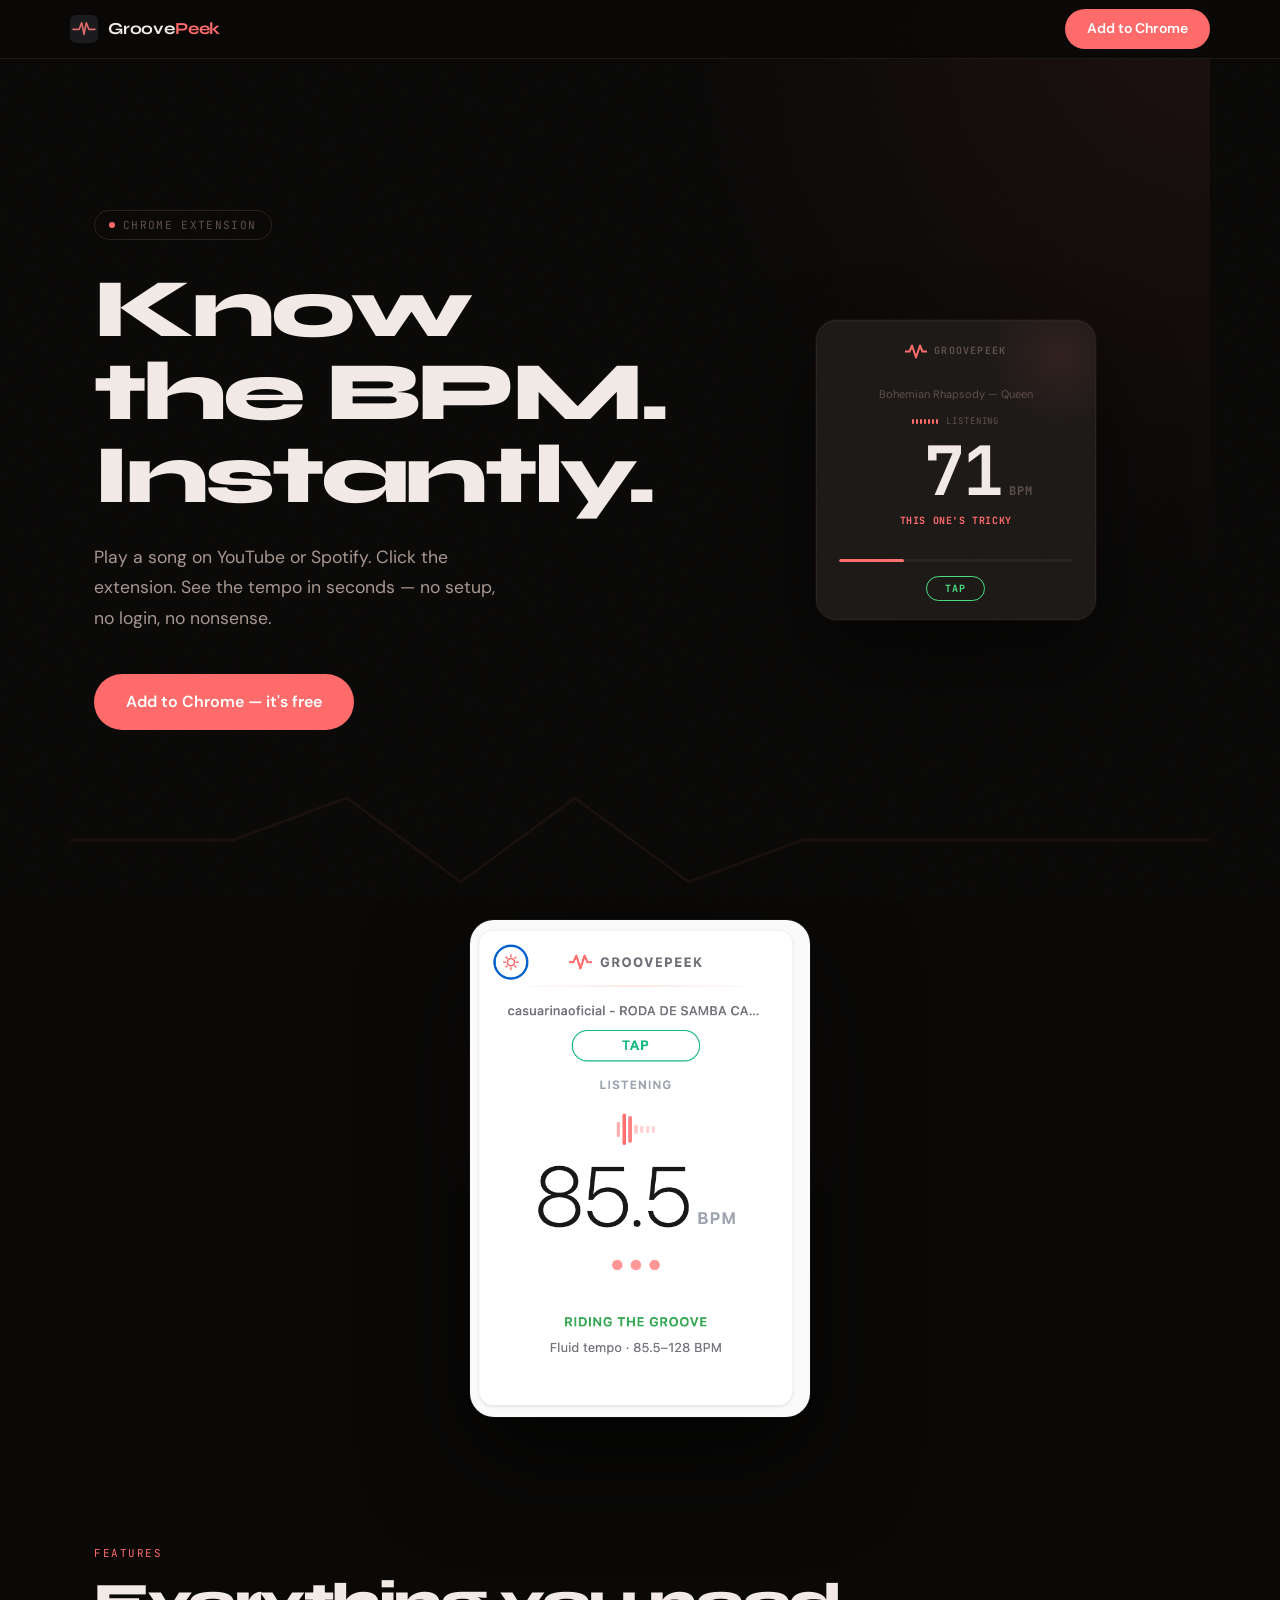
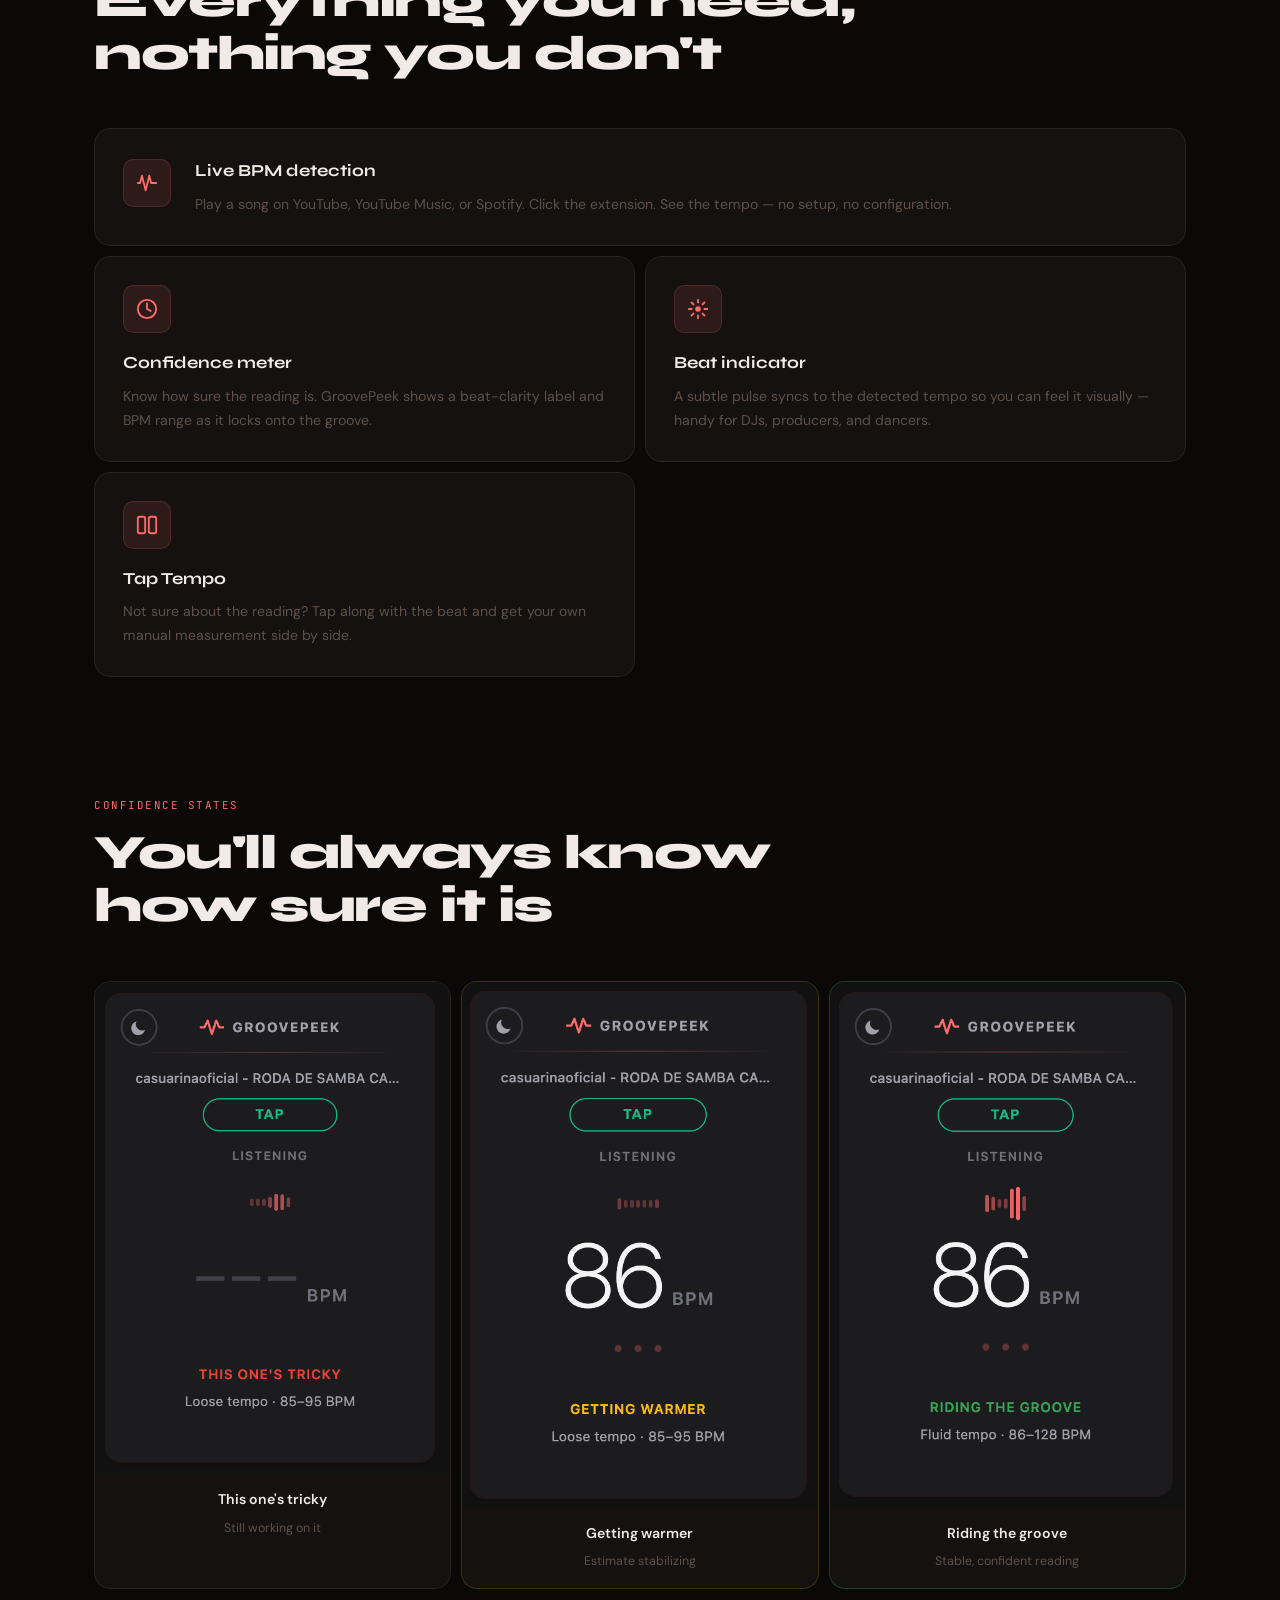
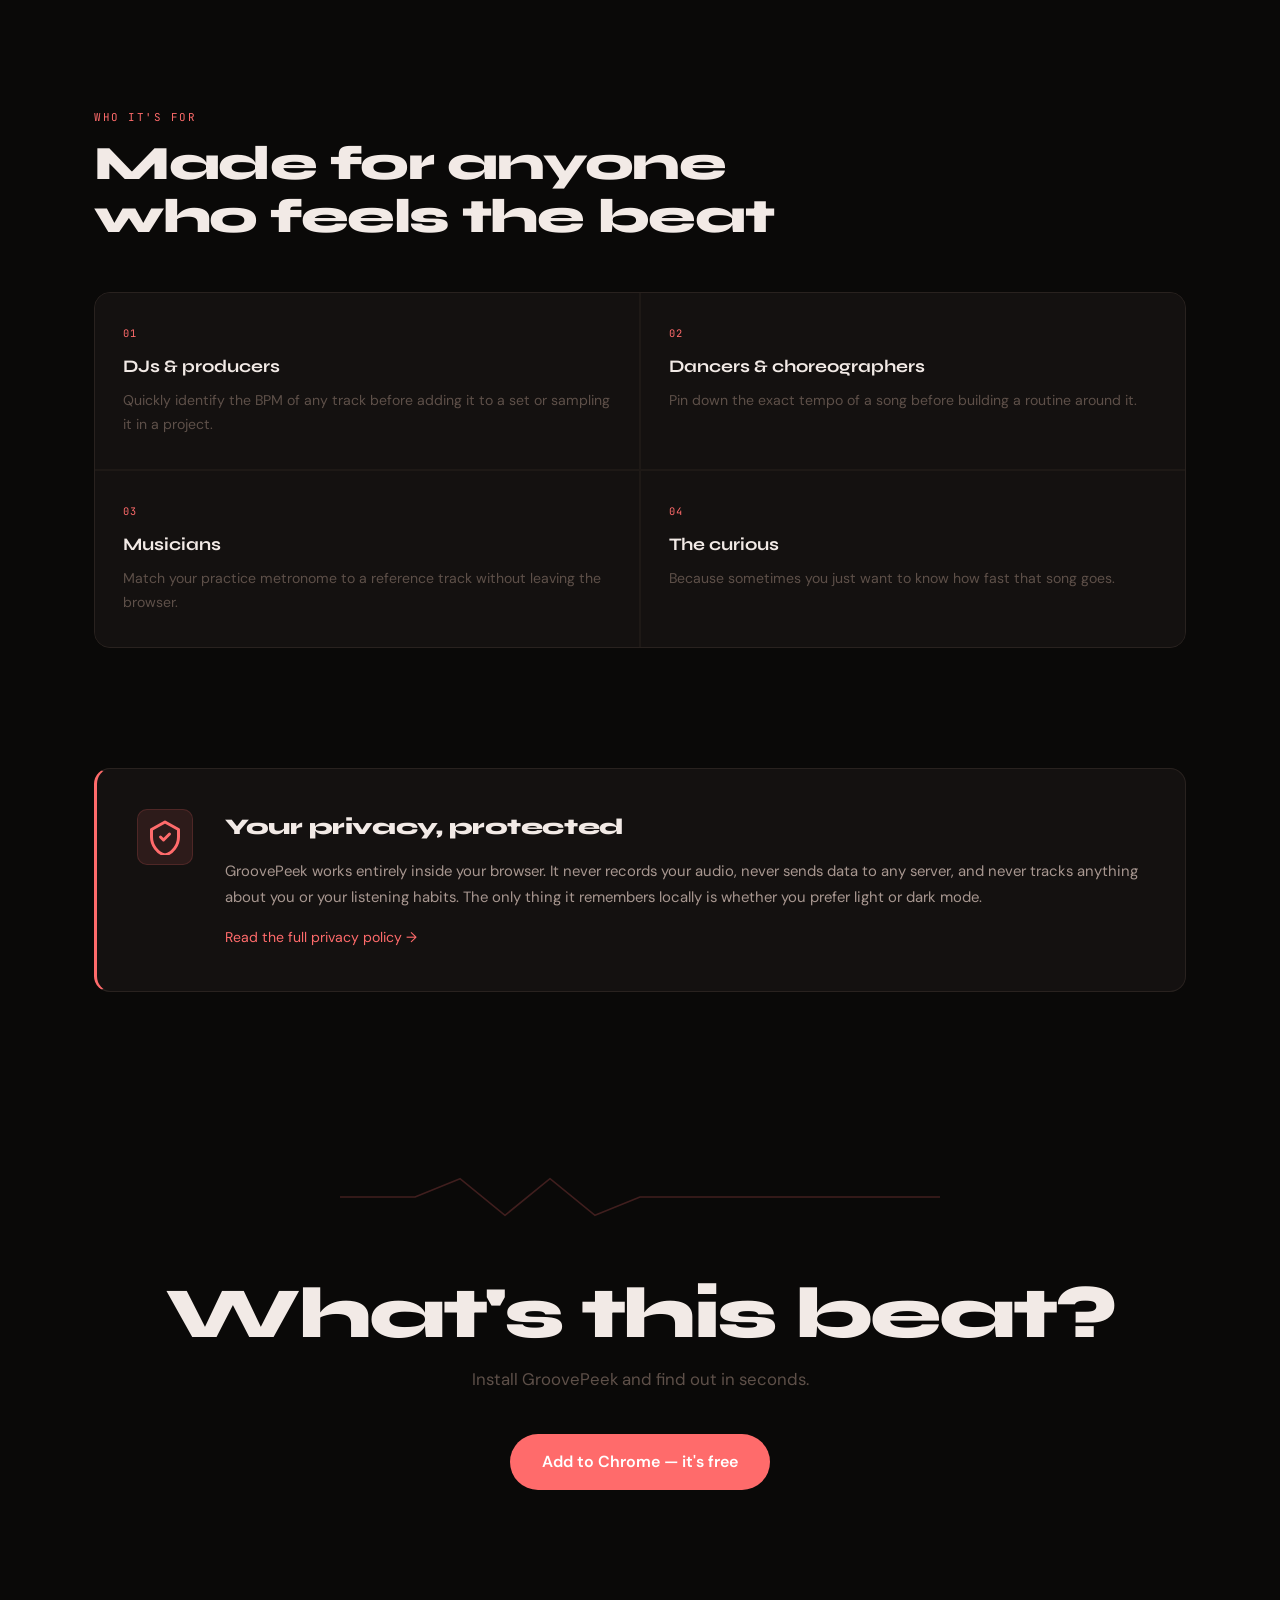
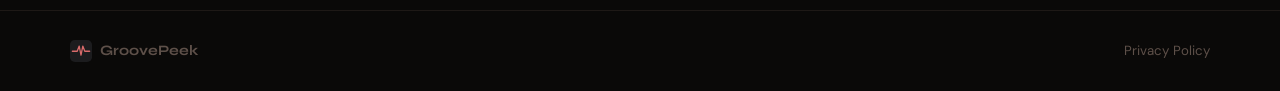
==== index.html @ 23d571e2 "Redesign landing page and clean up privacy policy - New design: Syne/JetBrains Mono/DM Sans fonts, w" ====
<!DOCTYPE html>
<html lang="en" style="color-scheme:dark">
<head>
  <meta charset="UTF-8" />
  <meta name="viewport" content="width=device-width, initial-scale=1.0" />
  <meta name="description" content="GroovePeek detects the BPM of any song playing on YouTube or Spotify, instantly in your browser. No setup, no login." />
  <title>GroovePeek — Know the BPM of any song, instantly</title>
  <link rel="preconnect" href="https://fonts.googleapis.com">
  <link rel="preconnect" href="https://fonts.gstatic.com" crossorigin>
  <link href="https://fonts.googleapis.com/css2?family=Syne:wght@400;700;800&family=JetBrains+Mono:wght@400;700&family=DM+Sans:ital,opsz,wght@0,9..40,400;0,9..40,500;0,9..40,600;1,9..40,400&display=swap" rel="stylesheet">
  <link rel="stylesheet" href="styles.css" />
</head>
<body>

  <nav class="nav">
    <div class="nav-inner">
      <a class="nav-logo" href="/">
        <img src="logo.svg" alt="" width="28" height="28">
        <span>Groove<em>Peek</em></span>
      </a>
      <a class="nav-cta" href="https://chromewebstore.google.com/detail/groovepeek/mmijdgikjbinbenjkfjkcbapladpjbog" target="_blank" rel="noopener">
        Add to Chrome
      </a>
    </div>
  </nav>

  <section class="hero">
    <div class="hero-glow" aria-hidden="true"></div>
    <div class="hero-wave" aria-hidden="true">
      <svg viewBox="0 0 1400 120" preserveAspectRatio="none" fill="none">
        <polyline class="hero-wave-line" points="0,60 200,60 340,18 480,102 620,18 760,102 900,60 1400,60" />
      </svg>
    </div>

    <div class="hero-content">
      <div class="hero-eyebrow">
        <span class="eyebrow-dot"></span>
        Chrome Extension
      </div>
      <h1>Know the&nbsp;BPM.<br>Instantly.</h1>
      <p class="hero-lead">Play a song on YouTube or Spotify. Click the extension. See the tempo in seconds — no setup, no login, no nonsense.</p>
      <a class="btn-primary" href="https://chromewebstore.google.com/detail/groovepeek/mmijdgikjbinbenjkfjkcbapladpjbog" target="_blank" rel="noopener">
        Add to Chrome — it's free
      </a>
    </div>

    <div class="hero-demo">
      <div class="demo-card">
        <div class="demo-brand">
          <svg width="22" height="15" viewBox="0 0 22 15" fill="none" aria-hidden="true">
            <polyline points="0,7.5 4.5,7.5 7,1.5 11,13.5 15,1.5 17.5,7.5 22,7.5"
              stroke="#FF6B6B" stroke-width="2"
              stroke-linecap="round" stroke-linejoin="round"/>
          </svg>
          <span>GroovePeek</span>
        </div>
        <div class="demo-track-name">Bohemian Rhapsody — Queen</div>
        <div class="demo-status">
          <div class="demo-wave" aria-hidden="true">
            <span class="dw"></span><span class="dw"></span><span class="dw"></span>
            <span class="dw"></span><span class="dw"></span><span class="dw"></span>
            <span class="dw"></span>
          </div>
          <span class="demo-status-text">Listening</span>
        </div>
        <div class="demo-bpm-row">
          <div class="demo-bpm" id="demoBpm">---</div>
          <div class="demo-bpm-unit">BPM</div>
        </div>
        <div class="demo-groove-label" id="demoLabel">Finding the groove…</div>
        <div class="demo-range" id="demoRange"></div>
        <div class="demo-confidence-bar">
          <div class="demo-confidence-fill" id="demoFill"></div>
        </div>
        <div class="demo-tap">
          <button class="demo-tap-btn" tabindex="-1" aria-hidden="true">TAP</button>
        </div>
      </div>
    </div>
  </section>

  <main>

    <section class="screenshot-section">
      <div class="screenshot-halo"></div>
      <img class="screenshot-img" src="store-assets/screenshot-hero.png" alt="GroovePeek popup showing 85.5 BPM with Riding the Groove label" />
    </section>

    <section class="features-section">
      <div class="section-label">Features</div>
      <h2 class="section-heading">Everything you need,<br>nothing you&nbsp;don't</h2>
      <div class="features-grid">
        <div class="feature-card f-wide">
          <div class="feature-icon-wrap">
            <svg width="22" height="22" viewBox="0 0 24 24" fill="none" aria-hidden="true">
              <path d="M2 12h2.5l2-8 4 16 4-16 2 8H22" stroke="currentColor" stroke-width="2" stroke-linecap="round" stroke-linejoin="round"/>
            </svg>
          </div>
          <div>
            <strong>Live BPM detection</strong>
            <p>Play a song on YouTube, YouTube Music, or Spotify. Click the extension. See the tempo — no setup, no configuration.</p>
          </div>
        </div>
        <div class="feature-card">
          <div class="feature-icon-wrap">
            <svg width="22" height="22" viewBox="0 0 24 24" fill="none" aria-hidden="true">
              <circle cx="12" cy="12" r="10" stroke="currentColor" stroke-width="2"/>
              <path d="M12 6v6l4 2" stroke="currentColor" stroke-width="2" stroke-linecap="round"/>
            </svg>
          </div>
          <strong>Confidence meter</strong>
          <p>Know how sure the reading is. GroovePeek shows a beat-clarity label and BPM range as it locks onto the groove.</p>
        </div>
        <div class="feature-card">
          <div class="feature-icon-wrap">
            <svg width="22" height="22" viewBox="0 0 24 24" fill="none" aria-hidden="true">
              <circle cx="12" cy="12" r="3" fill="currentColor"/>
              <path d="M12 2v3M12 19v3M2 12h3M19 12h3" stroke="currentColor" stroke-width="2" stroke-linecap="round"/>
              <path d="M4.93 4.93l2.12 2.12M16.95 16.95l2.12 2.12M19.07 4.93l-2.12 2.12M7.05 16.95l-2.12 2.12" stroke="currentColor" stroke-width="2" stroke-linecap="round"/>
            </svg>
          </div>
          <strong>Beat indicator</strong>
          <p>A subtle pulse syncs to the detected tempo so you can feel it visually — handy for DJs, producers, and dancers.</p>
        </div>
        <div class="feature-card">
          <div class="feature-icon-wrap">
            <svg width="22" height="22" viewBox="0 0 24 24" fill="none" aria-hidden="true">
              <rect x="2" y="3" width="8" height="18" rx="2" stroke="currentColor" stroke-width="2"/>
              <rect x="14" y="3" width="8" height="18" rx="2" stroke="currentColor" stroke-width="2"/>
            </svg>
          </div>
          <strong>Tap Tempo</strong>
          <p>Not sure about the reading? Tap along with the beat and get your own manual measurement side by side.</p>
        </div>
      </div>
    </section>

    <section class="states-section">
      <div class="section-label">Confidence states</div>
      <h2 class="section-heading">You'll always know<br>how sure it is</h2>
      <div class="states-grid">
        <div class="state-card">
          <img src="store-assets/state-tricky.png" alt="GroovePeek popup showing This One's Tricky state" />
          <div class="state-caption">
            <strong>This one's tricky</strong>
            <span>Still working on it</span>
          </div>
        </div>
        <div class="state-card state-mid">
          <img src="store-assets/state-warming.png" alt="GroovePeek popup showing Getting Warmer state" />
          <div class="state-caption">
            <strong>Getting warmer</strong>
            <span>Estimate stabilizing</span>
          </div>
        </div>
        <div class="state-card state-locked">
          <img src="store-assets/state-locked.png" alt="GroovePeek popup showing Riding the Groove state" />
          <div class="state-caption">
            <strong>Riding the groove</strong>
            <span>Stable, confident reading</span>
          </div>
        </div>
      </div>
    </section>

    <section class="audience-section">
      <div class="section-label">Who it's for</div>
      <h2 class="section-heading">Made for anyone<br>who feels the beat</h2>
      <div class="audience-grid">
        <div class="audience-card">
          <div class="audience-num">01</div>
          <strong>DJs &amp; producers</strong>
          <p>Quickly identify the BPM of any track before adding it to a set or sampling it in a project.</p>
        </div>
        <div class="audience-card">
          <div class="audience-num">02</div>
          <strong>Dancers &amp; choreographers</strong>
          <p>Pin down the exact tempo of a song before building a routine around it.</p>
        </div>
        <div class="audience-card">
          <div class="audience-num">03</div>
          <strong>Musicians</strong>
          <p>Match your practice metronome to a reference track without leaving the browser.</p>
        </div>
        <div class="audience-card">
          <div class="audience-num">04</div>
          <strong>The curious</strong>
          <p>Because sometimes you just want to know how fast that song goes.</p>
        </div>
      </div>
    </section>

    <section class="privacy-section">
      <div class="privacy-card">
        <div class="privacy-shield" aria-hidden="true">
          <svg width="36" height="36" viewBox="0 0 24 24" fill="none">
            <path d="M12 2L3 7v5c0 5.55 3.84 10.74 9 12 5.16-1.26 9-6.45 9-12V7l-9-5z" stroke="currentColor" stroke-width="2" stroke-linejoin="round"/>
            <path d="M9 12l2 2 4-4" stroke="currentColor" stroke-width="2" stroke-linecap="round" stroke-linejoin="round"/>
          </svg>
        </div>
        <div>
          <h2 class="privacy-heading">Your privacy, protected</h2>
          <p>GroovePeek works entirely inside your browser. It never records your audio, never sends data to any server, and never tracks anything about you or your listening habits. The only thing it remembers locally is whether you prefer light or dark mode.</p>
          <a href="privacy.html" class="privacy-link">Read the full privacy policy →</a>
        </div>
      </div>
    </section>

    <section class="cta-section">
      <div class="cta-wave" aria-hidden="true">
        <svg viewBox="0 0 800 60" preserveAspectRatio="none" fill="none">
          <polyline class="cta-wave-line" points="0,30 100,30 160,8 220,52 280,8 340,52 400,30 800,30" />
        </svg>
      </div>
      <h2 class="cta-heading">What's this beat?</h2>
      <p class="cta-sub">Install GroovePeek and find out in seconds.</p>
      <a class="btn-primary" href="https://chromewebstore.google.com/detail/groovepeek/mmijdgikjbinbenjkfjkcbapladpjbog" target="_blank" rel="noopener">
        Add to Chrome — it's free
      </a>
    </section>

  </main>

  <footer class="site-footer">
    <div class="footer-inner">
      <div class="footer-brand">
        <img src="logo.svg" alt="" width="22" height="22">
        <span>GroovePeek</span>
      </div>
      <a href="privacy.html">Privacy Policy</a>
    </div>
  </footer>

  <script>
    (function () {
      var bpmEl = document.getElementById('demoBpm');
      var labelEl = document.getElementById('demoLabel');
      var fillEl = document.getElementById('demoFill');
      var rangeEl = document.getElementById('demoRange');
      if (!bpmEl) return;

      var CORAL = '#FF6B6B';
      var AMBER = '#FFC107';
      var GREEN = '#4ADE80';

      var steps = [
        { bpm: null, label: 'Finding the groove…', conf: 0.08, color: CORAL,  range: '',          wait: 1400 },
        { bpm: 71,   label: "This one's tricky",        conf: 0.28, color: CORAL,  range: '',          wait: 1100 },
        { bpm: 79,   label: 'Getting warmer',           conf: 0.54, color: AMBER,  range: '',          wait: 950  },
        { bpm: 82,   label: 'Getting warmer',           conf: 0.72, color: AMBER,  range: '79–82 BPM', wait: 850 },
        { bpm: 84,   label: 'Riding the groove ✓', conf: 0.91, color: GREEN,  range: '80–84 BPM', wait: 1600 },
        { bpm: 84,   label: 'Riding the groove ✓', conf: 0.95, color: GREEN,  range: '80–84 BPM', wait: 3200 },
      ];

      var idx = 0;

      function tick() {
        var s = steps[idx];
        bpmEl.textContent = s.bpm ? String(s.bpm) : '---';
        bpmEl.style.color = s.bpm && s.conf > 0.85 ? GREEN : '';
        labelEl.textContent = s.label;
        labelEl.style.color = s.color;
        fillEl.style.width = (s.conf * 100) + '%';
        fillEl.style.background = s.conf > 0.85
          ? 'linear-gradient(90deg,' + GREEN + ',#22c55e)'
          : s.conf > 0.5
            ? 'linear-gradient(90deg,' + AMBER + ',#f59e0b)'
            : 'linear-gradient(90deg,' + CORAL + ',#f87171)';
        rangeEl.textContent = s.range;
        idx = (idx + 1) % steps.length;
        if (idx === 0) {
          setTimeout(function () { setTimeout(tick, 200); }, 800);
        } else {
          setTimeout(tick, s.wait);
        }
      }

      setTimeout(tick, 700);
    })();
  </script>

</body>
</html>
---- styles.css ----
@import url('https://fonts.googleapis.com/css2?family=Syne:wght@400;700;800&family=JetBrains+Mono:wght@400;700&family=DM+Sans:ital,opsz,wght@0,9..40,400;0,9..40,500;0,9..40,600;1,9..40,400&display=swap');

*, *::before, *::after {
  box-sizing: border-box;
  margin: 0;
  padding: 0;
}

:root {
  --bg:             #0a0908;
  --surface:        #141110;
  --surface-raised: #1c1917;
  --border:         #29221f;
  --border-subtle:  #1e1916;
  --accent:         #FF6B6B;
  --accent-dim:     #d94f4f;
  --accent-glow:    rgba(255, 107, 107, 0.11);
  --amber:          #FFC107;
  --green:          #4ADE80;
  --text:           #F2EAE6;
  --text-mid:       #A89790;
  --text-muted:     #5E5049;
  --font-display:   'Syne', sans-serif;
  --font-mono:      'JetBrains Mono', monospace;
  --font-body:      'DM Sans', sans-serif;
  --r:              16px;
  --r-sm:           10px;
}

body {
  font-family: var(--font-body);
  background: var(--bg);
  color: var(--text);
  line-height: 1.65;
  overflow-x: hidden;
}

/* Subtle grain texture */
body::after {
  content: '';
  position: fixed;
  inset: 0;
  pointer-events: none;
  z-index: 99;
  opacity: 0.022;
  background-image: url("data:image/svg+xml,%3Csvg xmlns='http://www.w3.org/2000/svg' width='300' height='300'%3E%3Cfilter id='n'%3E%3CfeTurbulence type='fractalNoise' baseFrequency='0.75' numOctaves='4' stitchTiles='stitch'/%3E%3C/filter%3E%3Crect width='300' height='300' filter='url(%23n)' opacity='1'/%3E%3C/svg%3E");
}

a { color: var(--accent); text-decoration: none; }
a:hover { text-decoration: underline; }

/* ─── Nav ───────────────────────────────────────────────────── */

.nav {
  position: fixed;
  top: 0; left: 0; right: 0;
  z-index: 100;
  padding: 0 24px;
  background: rgba(10, 9, 8, 0.85);
  backdrop-filter: blur(20px) saturate(160%);
  border-bottom: 1px solid var(--border-subtle);
}

.nav-inner {
  max-width: 1140px;
  margin: 0 auto;
  height: 58px;
  display: flex;
  align-items: center;
  justify-content: space-between;
}

.nav-logo {
  display: flex;
  align-items: center;
  gap: 10px;
  font-family: var(--font-display);
  font-size: 1.05rem;
  font-weight: 700;
  color: var(--text);
  letter-spacing: -0.01em;
}

.nav-logo em { color: var(--accent); font-style: normal; }
.nav-logo:hover { text-decoration: none; }

.nav-cta {
  display: inline-flex;
  align-items: center;
  padding: 8px 22px;
  background: var(--accent);
  color: #fff;
  font-family: var(--font-body);
  font-weight: 600;
  font-size: 0.875rem;
  border-radius: 999px;
  transition: background 0.15s, transform 0.12s;
}

.nav-cta:hover {
  background: var(--accent-dim);
  transform: translateY(-1px);
  text-decoration: none;
}

/* ─── Hero ──────────────────────────────────────────────────── */

.hero {
  position: relative;
  min-height: 100svh;
  max-width: 1140px;
  margin: 0 auto;
  padding: 120px 24px 80px;
  display: grid;
  grid-template-columns: 1fr 1fr;
  align-items: center;
  gap: 40px 60px;
}

@media (max-width: 780px) {
  .hero {
    grid-template-columns: 1fr;
    text-align: center;
    padding: 100px 20px 60px;
    gap: 48px;
  }
}

.hero-glow {
  position: absolute;
  top: 0; right: 0;
  width: 50%;
  height: 70%;
  background: radial-gradient(ellipse at top right, rgba(255,107,107,0.07), transparent 65%);
  pointer-events: none;
}

.hero-wave {
  position: absolute;
  bottom: 0; left: 0; right: 0;
  height: 120px;
  pointer-events: none;
  opacity: 0.06;
}

.hero-wave svg { width: 100%; height: 100%; }

.hero-wave-line {
  stroke: var(--accent);
  stroke-width: 3;
  stroke-linecap: round;
  stroke-linejoin: round;
  fill: none;
  stroke-dasharray: 3000;
  stroke-dashoffset: 3000;
  animation: drawLine 2.4s ease-out forwards 0.4s;
}

@keyframes drawLine { to { stroke-dashoffset: 0; } }

.hero-content {
  position: relative;
  z-index: 1;
  animation: fadeUp 0.7s ease-out both;
}

@keyframes fadeUp {
  from { opacity: 0; transform: translateY(18px); }
  to   { opacity: 1; transform: translateY(0); }
}

.hero-eyebrow {
  display: inline-flex;
  align-items: center;
  gap: 8px;
  font-family: var(--font-mono);
  font-size: 0.7rem;
  letter-spacing: 0.12em;
  text-transform: uppercase;
  color: var(--text-muted);
  border: 1px solid var(--border);
  border-radius: 999px;
  padding: 5px 14px;
  margin-bottom: 28px;
}

.eyebrow-dot {
  width: 6px;
  height: 6px;
  background: var(--accent);
  border-radius: 50%;
  animation: blink 2s ease-in-out infinite;
}

@keyframes blink {
  0%, 100% { opacity: 1; }
  50%       { opacity: 0.25; }
}

h1 {
  font-family: var(--font-display);
  font-size: clamp(3.2rem, 6.5vw, 5.5rem);
  font-weight: 800;
  line-height: 1.0;
  letter-spacing: -0.04em;
  color: var(--text);
  margin-bottom: 24px;
}

.hero-lead {
  font-size: 1.1rem;
  color: var(--text-mid);
  max-width: 420px;
  line-height: 1.75;
  margin-bottom: 40px;
}

@media (max-width: 780px) { .hero-lead { max-width: none; } }

/* ─── Button ────────────────────────────────────────────────── */

.btn-primary {
  display: inline-flex;
  align-items: center;
  gap: 10px;
  padding: 15px 32px;
  background: var(--accent);
  color: #fff;
  font-family: var(--font-body);
  font-weight: 600;
  font-size: 1rem;
  border-radius: 999px;
  transition: background 0.15s, transform 0.12s, box-shadow 0.15s;
}

.btn-primary:hover {
  background: var(--accent-dim);
  transform: translateY(-2px);
  box-shadow: 0 8px 32px rgba(255, 107, 107, 0.28);
  text-decoration: none;
}

/* ─── Demo card ─────────────────────────────────────────────── */

.hero-demo {
  position: relative;
  z-index: 1;
  animation: fadeUp 0.7s ease-out 0.15s both;
  display: flex;
  justify-content: center;
}

.demo-card {
  background: var(--surface-raised);
  border: 1px solid var(--border);
  border-radius: 20px;
  padding: 22px 22px 18px;
  box-shadow:
    0 0 0 1px rgba(255,107,107,0.05),
    0 40px 80px rgba(0,0,0,0.55),
    0 1px 0 rgba(255,255,255,0.025) inset;
  width: 280px;
  position: relative;
  overflow: hidden;
}

.demo-card::before {
  content: '';
  position: absolute;
  top: -40px; right: -40px;
  width: 150px; height: 150px;
  border-radius: 50%;
  background: radial-gradient(circle, rgba(255,107,107,0.09), transparent 70%);
  pointer-events: none;
}

.demo-brand {
  display: flex;
  align-items: center;
  justify-content: center;
  gap: 7px;
  font-family: var(--font-mono);
  font-size: 10px;
  font-weight: 700;
  letter-spacing: 0.12em;
  text-transform: uppercase;
  color: var(--text-muted);
  margin-bottom: 12px;
  padding-bottom: 12px;
  border-bottom: 1px solid var(--border-subtle);
}

.demo-track-name {
  font-size: 11px;
  color: var(--text-muted);
  text-align: center;
  margin-bottom: 10px;
  white-space: nowrap;
  overflow: hidden;
  text-overflow: ellipsis;
}

.demo-status {
  display: flex;
  align-items: center;
  justify-content: center;
  gap: 8px;
  margin-bottom: 6px;
}

.demo-wave {
  display: flex;
  align-items: center;
  gap: 2px;
  height: 18px;
}

.dw {
  display: block;
  width: 2px;
  height: 5px;
  border-radius: 1px;
  background: var(--accent);
  animation: waveBar 1.3s ease-in-out infinite;
}

.dw:nth-child(1) { animation-delay: 0.0s; }
.dw:nth-child(2) { animation-delay: 0.1s; }
.dw:nth-child(3) { animation-delay: 0.2s; }
.dw:nth-child(4) { animation-delay: 0.3s; }
.dw:nth-child(5) { animation-delay: 0.4s; }
.dw:nth-child(6) { animation-delay: 0.5s; }
.dw:nth-child(7) { animation-delay: 0.6s; }

@keyframes waveBar {
  0%, 100% { height: 5px; opacity: 0.3; }
  15%       { height: 18px; opacity: 1; }
  40%       { height: 7px; opacity: 0.5; }
}

.demo-status-text {
  font-family: var(--font-mono);
  font-size: 9px;
  letter-spacing: 0.1em;
  text-transform: uppercase;
  color: var(--text-muted);
}

.demo-bpm-row {
  display: flex;
  align-items: baseline;
  justify-content: center;
  gap: 8px;
  margin: 4px 0 4px;
}

.demo-bpm {
  font-family: var(--font-mono);
  font-size: 68px;
  font-weight: 700;
  line-height: 1;
  letter-spacing: -0.04em;
  color: var(--text);
  transition: color 0.45s;
  min-width: 3ch;
  text-align: right;
}

.demo-bpm-unit {
  font-family: var(--font-mono);
  font-size: 12px;
  font-weight: 700;
  letter-spacing: 0.1em;
  color: var(--text-muted);
  margin-bottom: 8px;
  text-transform: uppercase;
}

.demo-groove-label {
  font-family: var(--font-mono);
  font-size: 10px;
  font-weight: 700;
  letter-spacing: 0.06em;
  text-transform: uppercase;
  text-align: center;
  color: var(--accent);
  margin-bottom: 3px;
  transition: color 0.4s;
  min-height: 14px;
}

.demo-range {
  font-family: var(--font-mono);
  font-size: 10px;
  color: var(--text-muted);
  text-align: center;
  margin-bottom: 12px;
  min-height: 14px;
}

.demo-confidence-bar {
  height: 3px;
  background: var(--border);
  border-radius: 999px;
  overflow: hidden;
  margin-bottom: 14px;
}

.demo-confidence-fill {
  height: 100%;
  width: 0%;
  border-radius: 999px;
  background: linear-gradient(90deg, var(--accent), #f87171);
  transition: width 0.85s ease, background 0.5s;
}

.demo-tap { display: flex; justify-content: center; }

.demo-tap-btn {
  padding: 5px 18px;
  border: 1px solid var(--green);
  background: transparent;
  color: var(--green);
  font-family: var(--font-mono);
  font-size: 10px;
  font-weight: 700;
  letter-spacing: 0.1em;
  border-radius: 999px;
  cursor: default;
  pointer-events: none;
}

/* ─── Main ──────────────────────────────────────────────────── */

main {
  max-width: 1140px;
  margin: 0 auto;
  padding: 0 24px;
}

.section-label {
  font-family: var(--font-mono);
  font-size: 0.68rem;
  letter-spacing: 0.14em;
  text-transform: uppercase;
  color: var(--accent);
  margin-bottom: 12px;
}

.section-heading {
  font-family: var(--font-display);
  font-size: clamp(2rem, 4vw, 3rem);
  font-weight: 800;
  letter-spacing: -0.03em;
  line-height: 1.1;
  color: var(--text);
  margin-bottom: 48px;
}

/* ─── Screenshot ────────────────────────────────────────────── */

.screenshot-section {
  text-align: center;
  margin-bottom: 120px;
  position: relative;
  padding-top: 20px;
}

.screenshot-halo {
  position: absolute;
  top: 0; left: 50%;
  transform: translateX(-50%);
  width: 500px;
  height: 400px;
  background: radial-gradient(ellipse at center, rgba(255,107,107,0.09), transparent 65%);
  pointer-events: none;
}

.screenshot-img {
  position: relative;
  max-width: 340px;
  width: 100%;
  border-radius: 24px;
  box-shadow:
    0 0 0 1px rgba(255,255,255,0.04),
    0 40px 100px rgba(0,0,0,0.65);
}

/* ─── Features ──────────────────────────────────────────────── */

.features-section { margin-bottom: 120px; }

.features-grid {
  display: grid;
  grid-template-columns: repeat(2, 1fr);
  gap: 10px;
}

@media (max-width: 560px) { .features-grid { grid-template-columns: 1fr; } }

.feature-card {
  background: var(--surface);
  border: 1px solid var(--border);
  border-radius: var(--r);
  padding: 28px;
  transition: border-color 0.2s, transform 0.2s;
}

.feature-card:hover {
  border-color: rgba(255,107,107,0.22);
  transform: translateY(-2px);
}

.f-wide {
  grid-column: 1 / -1;
  display: flex;
  gap: 24px;
  align-items: flex-start;
}

.f-wide .feature-icon-wrap {
  margin-bottom: 0;
  flex-shrink: 0;
  margin-top: 2px;
}

.feature-icon-wrap {
  width: 48px;
  height: 48px;
  display: flex;
  align-items: center;
  justify-content: center;
  background: var(--accent-glow);
  border: 1px solid rgba(255,107,107,0.16);
  border-radius: var(--r-sm);
  color: var(--accent);
  margin-bottom: 16px;
  flex-shrink: 0;
}

.feature-card strong {
  display: block;
  font-family: var(--font-display);
  font-size: 1.05rem;
  font-weight: 700;
  margin-bottom: 8px;
  color: var(--text);
}

.feature-card p {
  font-size: 0.88rem;
  color: var(--text-muted);
  line-height: 1.7;
}

/* ─── States ────────────────────────────────────────────────── */

.states-section { margin-bottom: 120px; }

.states-grid {
  display: grid;
  grid-template-columns: repeat(3, 1fr);
  gap: 10px;
}

@media (max-width: 560px) { .states-grid { grid-template-columns: 1fr; } }

.state-card {
  background: var(--surface);
  border: 1px solid var(--border);
  border-radius: var(--r);
  overflow: hidden;
  transition: border-color 0.2s, transform 0.2s;
}

.state-card:hover { transform: translateY(-2px); }
.state-locked  { border-color: rgba(74, 222, 128, 0.22); }
.state-mid     { border-color: rgba(255, 193, 7, 0.18); }

.state-card img { width: 100%; display: block; }

.state-caption {
  padding: 14px 16px;
  text-align: center;
}

.state-caption strong {
  display: block;
  font-size: 0.88rem;
  font-weight: 600;
  margin-bottom: 2px;
}

.state-caption span {
  font-size: 0.78rem;
  color: var(--text-muted);
}

/* ─── Audience ──────────────────────────────────────────────── */

.audience-section { margin-bottom: 120px; }

.audience-grid {
  display: grid;
  grid-template-columns: repeat(2, 1fr);
  gap: 2px;
  background: var(--border-subtle);
  border: 1px solid var(--border);
  border-radius: var(--r);
  overflow: hidden;
}

@media (max-width: 560px) { .audience-grid { grid-template-columns: 1fr; } }

.audience-card {
  background: var(--surface);
  padding: 32px 28px;
  transition: background 0.2s;
}

.audience-card:hover { background: var(--surface-raised); }

.audience-num {
  font-family: var(--font-mono);
  font-size: 0.65rem;
  color: var(--accent);
  letter-spacing: 0.1em;
  margin-bottom: 10px;
}

.audience-card strong {
  display: block;
  font-family: var(--font-display);
  font-size: 1.1rem;
  font-weight: 700;
  margin-bottom: 8px;
  color: var(--text);
}

.audience-card p {
  font-size: 0.88rem;
  color: var(--text-muted);
  line-height: 1.7;
}

/* ─── Privacy ───────────────────────────────────────────────── */

.privacy-section { margin-bottom: 120px; }

.privacy-card {
  background: var(--surface);
  border: 1px solid var(--border);
  border-left: 3px solid var(--accent);
  border-radius: var(--r);
  padding: 40px;
  display: grid;
  grid-template-columns: auto 1fr;
  gap: 32px;
  align-items: start;
}

@media (max-width: 560px) {
  .privacy-card { grid-template-columns: 1fr; padding: 28px; }
  .privacy-shield { display: none; }
}

.privacy-shield {
  width: 56px;
  height: 56px;
  display: flex;
  align-items: center;
  justify-content: center;
  background: var(--accent-glow);
  border: 1px solid rgba(255,107,107,0.16);
  border-radius: var(--r-sm);
  color: var(--accent);
  flex-shrink: 0;
}

.privacy-heading {
  font-family: var(--font-display);
  font-size: 1.4rem;
  font-weight: 800;
  letter-spacing: -0.02em;
  margin-bottom: 12px;
}

.privacy-card p {
  font-size: 0.93rem;
  color: var(--text-mid);
  line-height: 1.75;
}

.privacy-link {
  display: inline-block;
  margin-top: 16px;
  font-size: 0.88rem;
  color: var(--accent);
}

/* ─── Final CTA ─────────────────────────────────────────────── */

.cta-section {
  text-align: center;
  padding: 60px 0 120px;
}

.cta-wave {
  margin-bottom: 48px;
  opacity: 0.22;
}

.cta-wave svg {
  width: 100%;
  max-width: 600px;
  height: 50px;
}

.cta-wave-line {
  stroke: var(--accent);
  stroke-width: 2;
  stroke-linecap: round;
  stroke-linejoin: round;
  fill: none;
  stroke-dasharray: 1500;
  stroke-dashoffset: 1500;
  animation: drawLine 2s ease-out forwards 0.8s;
}

.cta-heading {
  font-family: var(--font-display);
  font-size: clamp(2.5rem, 6vw, 4.5rem);
  font-weight: 800;
  letter-spacing: -0.04em;
  line-height: 1.0;
  margin-bottom: 16px;
}

.cta-sub {
  color: var(--text-muted);
  font-size: 1.05rem;
  margin-bottom: 40px;
}

/* ─── Footer ────────────────────────────────────────────────── */

.site-footer {
  border-top: 1px solid var(--border-subtle);
  padding: 28px 24px;
  max-width: none;
  text-align: left;
  margin: 0;
}

.footer-inner {
  max-width: 1140px;
  margin: 0 auto;
  display: flex;
  align-items: center;
  justify-content: space-between;
  font-size: 0.83rem;
  color: var(--text-muted);
}

.footer-brand {
  display: flex;
  align-items: center;
  gap: 8px;
  font-family: var(--font-display);
  font-weight: 700;
  font-size: 0.9rem;
  color: var(--text-muted);
}

.site-footer a { color: var(--text-muted); }
.site-footer a:hover { color: var(--accent); text-decoration: none; }

/* ─── Privacy page ──────────────────────────────────────────── */

header {
  max-width: 720px;
  margin: 0 auto;
  padding: 80px 24px 0;
}

footer {
  max-width: 720px;
  margin: 0 auto;
  padding: 32px 24px 48px;
  border-top: 1px solid var(--border);
  text-align: center;
  font-size: 0.85rem;
  color: var(--text-muted);
}

footer a { color: var(--text-muted); }
footer a:hover { color: var(--accent); }

.prose {
  max-width: 720px;
  margin: 48px auto 0;
  padding: 0 24px;
}

.prose h1 {
  font-family: var(--font-display);
  font-size: 2.4rem;
  font-weight: 800;
  letter-spacing: -0.03em;
  margin-bottom: 8px;
}

.prose .updated {
  font-family: var(--font-mono);
  font-size: 0.78rem;
  color: var(--text-muted);
  margin-bottom: 48px;
}

.prose h2 {
  font-family: var(--font-display);
  font-size: 1.1rem;
  font-weight: 700;
  letter-spacing: -0.01em;
  margin-top: 36px;
  margin-bottom: 10px;
  border-bottom: 1px solid var(--border);
  padding-bottom: 6px;
}

.prose p, .prose li {
  font-size: 0.95rem;
  color: var(--text-mid);
  margin-top: 8px;
  line-height: 1.75;
}

.prose ul { padding-left: 20px; }
.prose li { margin-top: 6px; }
.prose a  { color: var(--accent); }

@media (prefers-reduced-motion: reduce) {
  .hero-wave-line,
  .cta-wave-line,
  .hero-content,
  .hero-demo { animation: none; }
  .eyebrow-dot { animation: none; }
  .dw { animation: none; }
}
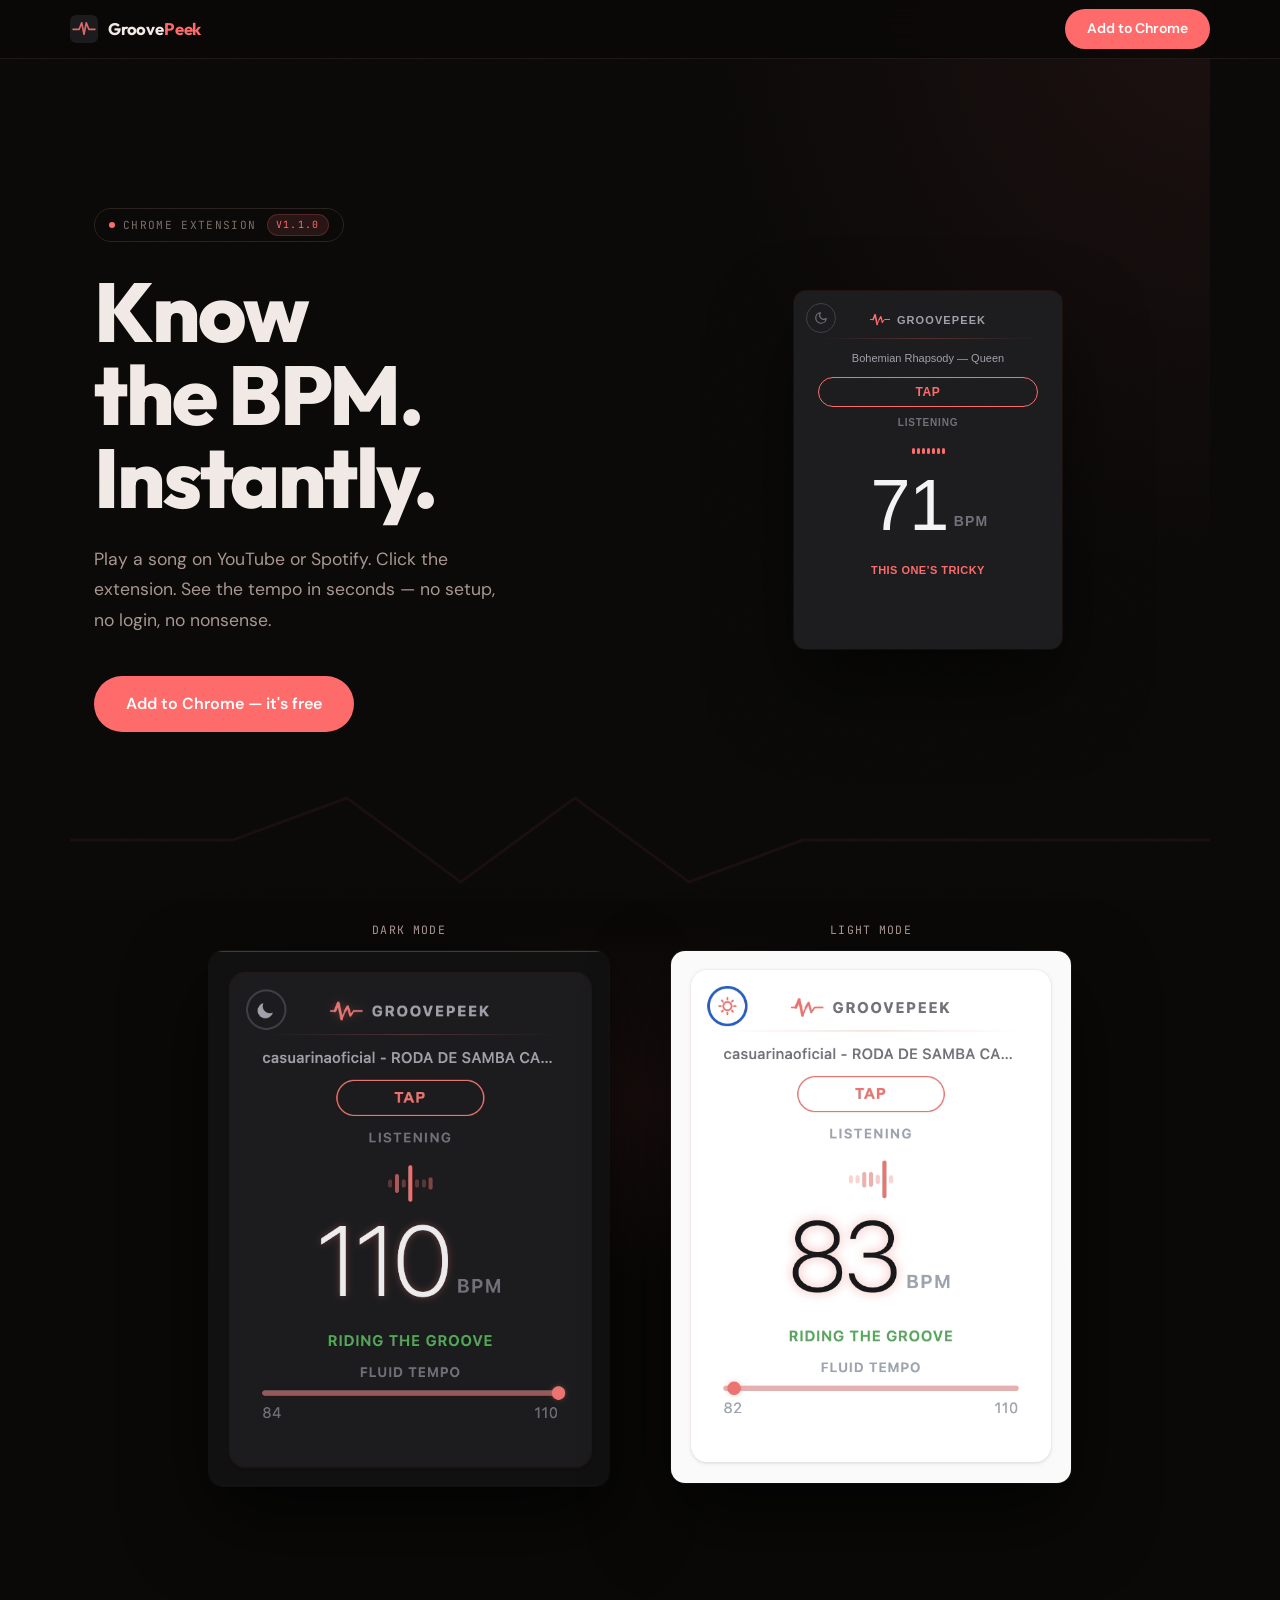
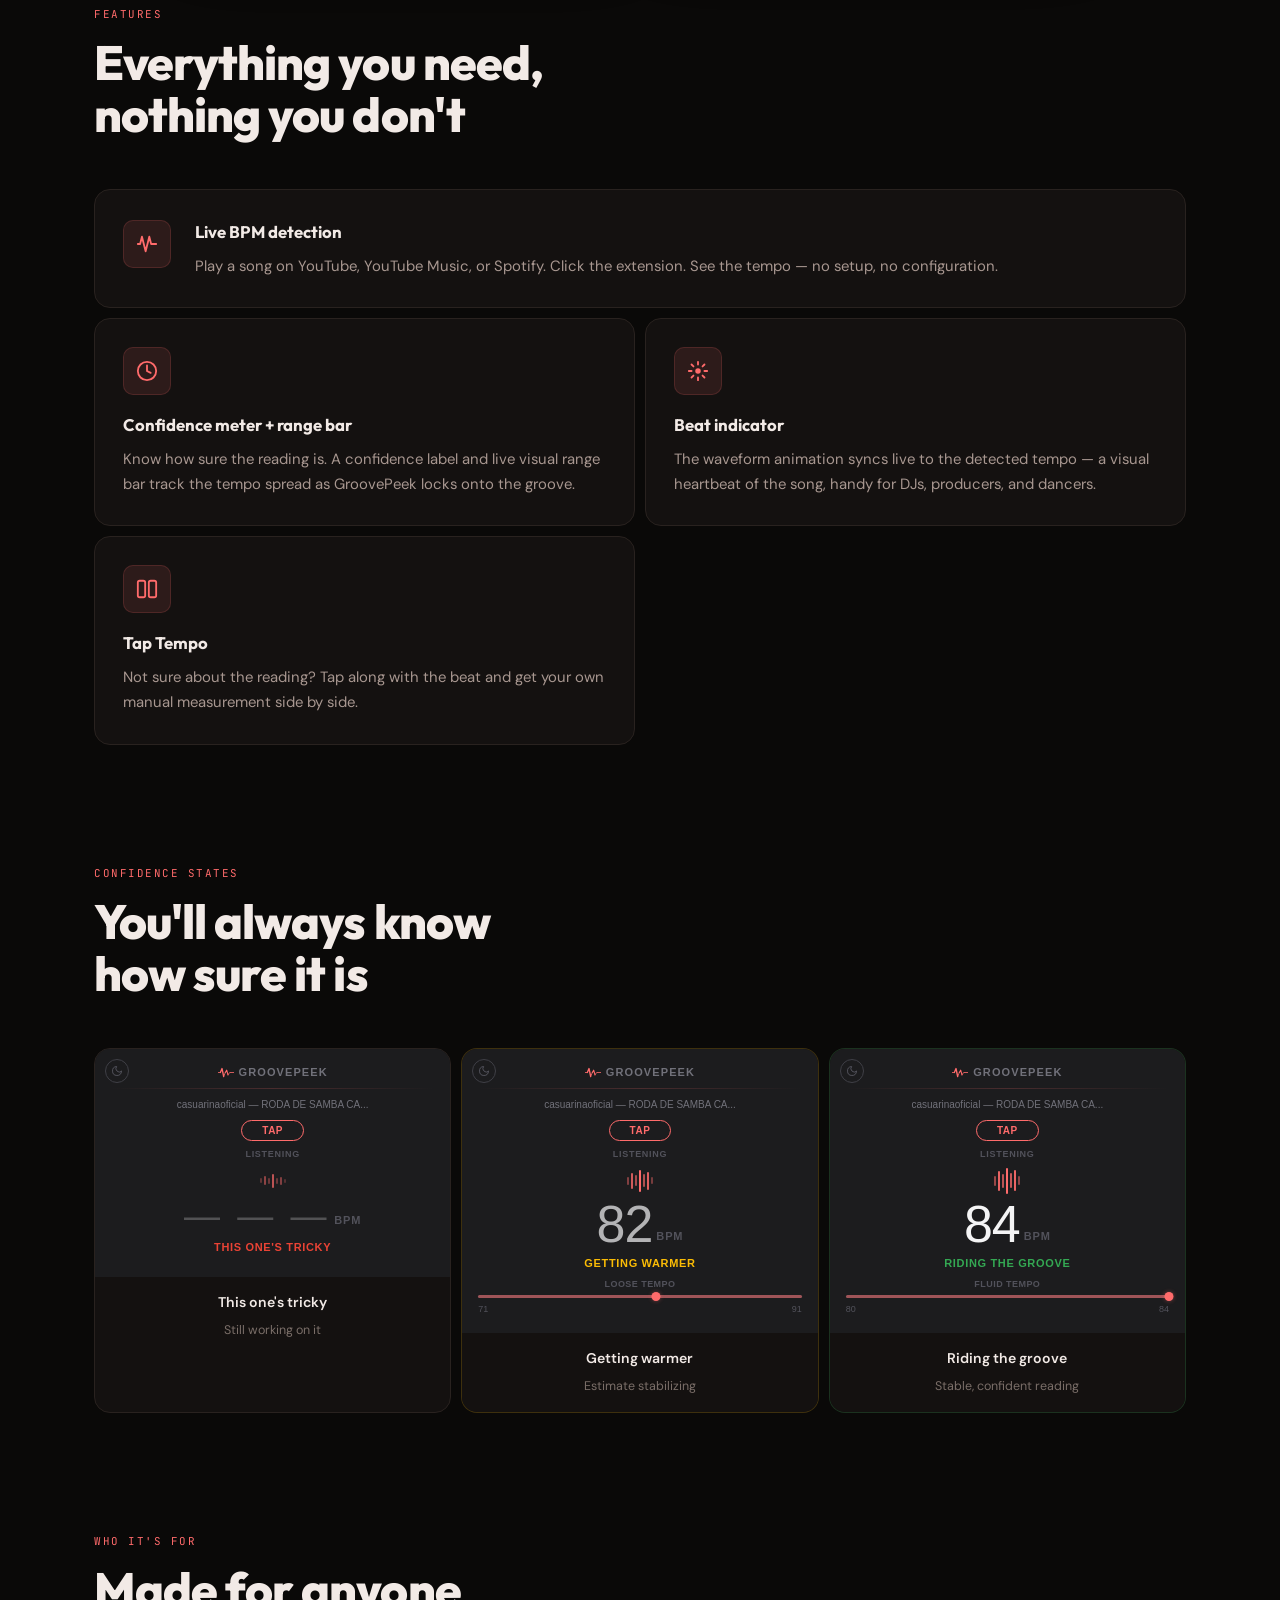
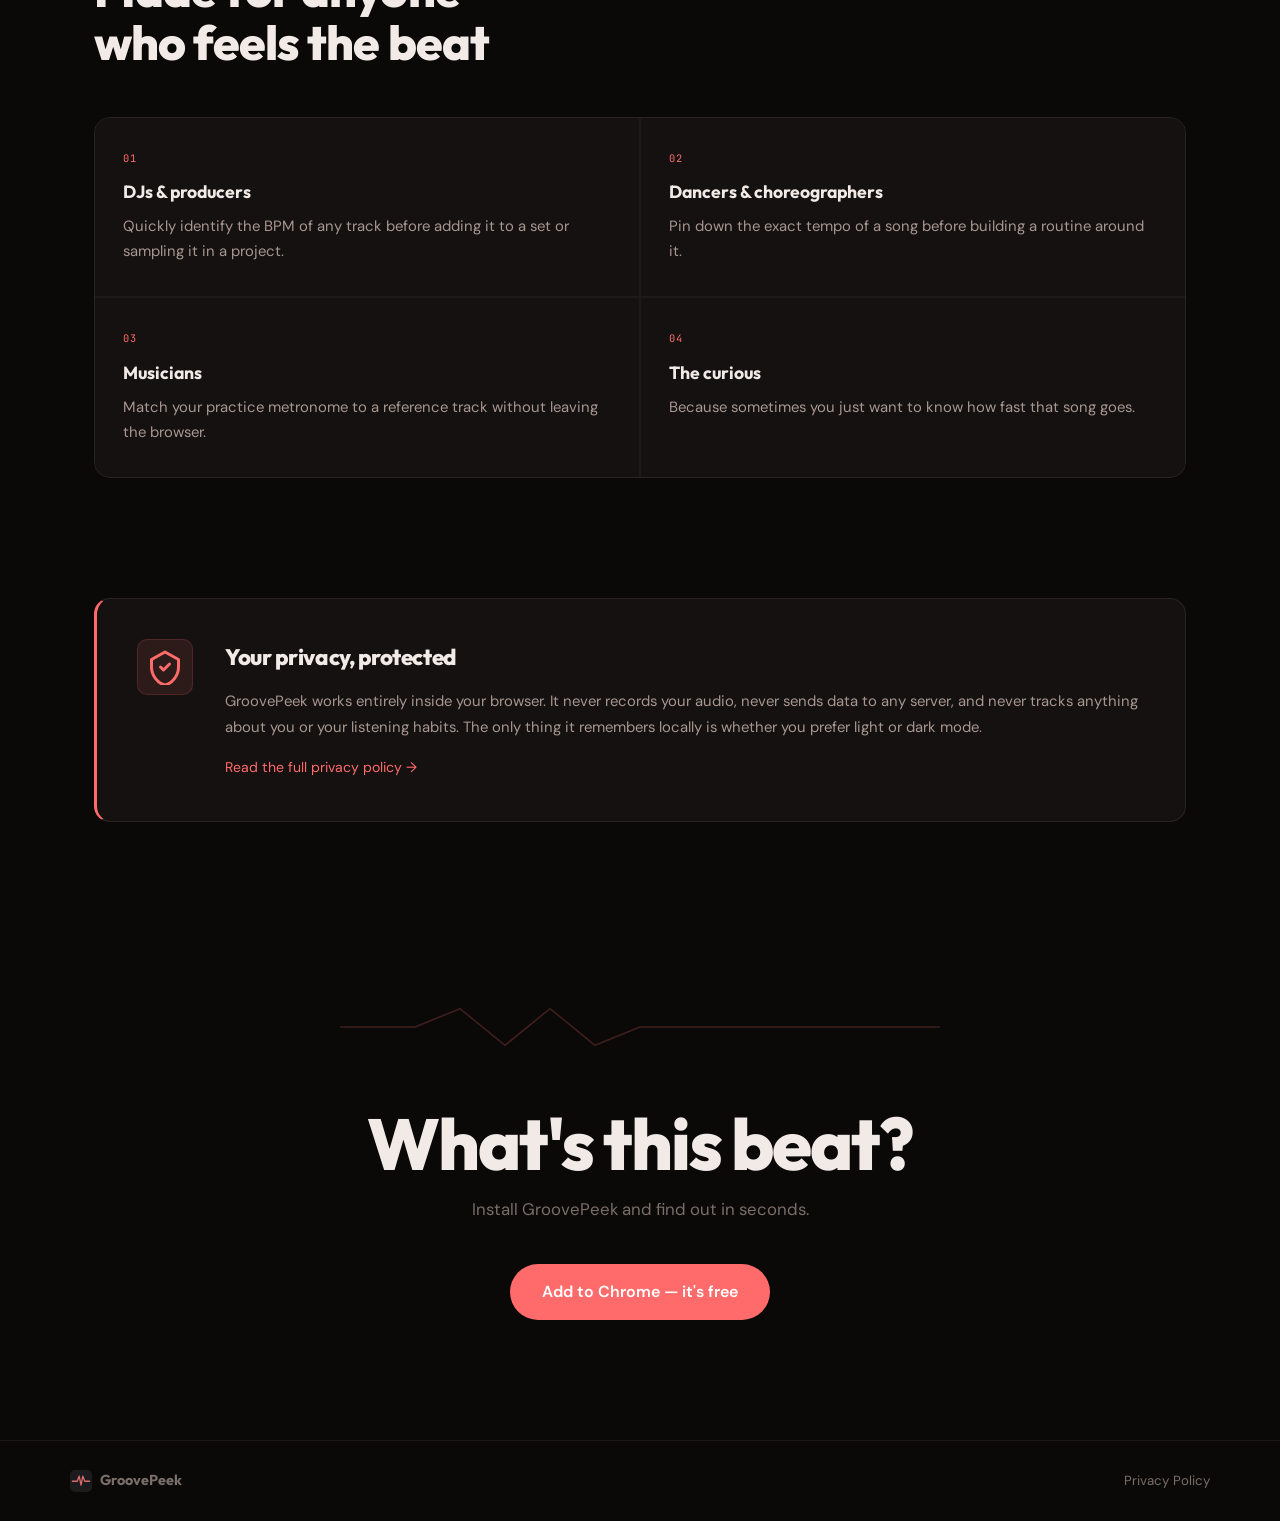
==== commit 48a7a816: "Add design system tokens and fix ext-card readability Introduce CSS custom properties for extension " ====
--- a/index.html
+++ b/index.html
@@ -3,11 +3,11 @@
 <head>
   <meta charset="UTF-8" />
   <meta name="viewport" content="width=device-width, initial-scale=1.0" />
-  <meta name="description" content="GroovePeek detects the BPM of any song playing on YouTube or Spotify, instantly in your browser. No setup, no login." />
+  <meta name="description" content="GroovePeek detects the BPM of any song playing on YouTube, YouTube Music, or Spotify — live in your browser. Confidence label, visual BPM range bar, Tap Tempo. No setup, no login." />
   <title>GroovePeek — Know the BPM of any song, instantly</title>
   <link rel="preconnect" href="https://fonts.googleapis.com">
   <link rel="preconnect" href="https://fonts.gstatic.com" crossorigin>
-  <link href="https://fonts.googleapis.com/css2?family=Syne:wght@400;700;800&family=JetBrains+Mono:wght@400;700&family=DM+Sans:ital,opsz,wght@0,9..40,400;0,9..40,500;0,9..40,600;1,9..40,400&display=swap" rel="stylesheet">
+  <link href="https://fonts.googleapis.com/css2?family=Outfit:wght@200;400;500;600;700;800&family=JetBrains+Mono:wght@400;700&family=DM+Sans:ital,opsz,wght@0,9..40,400;0,9..40,500;0,9..40,600;1,9..40,400&display=swap" rel="stylesheet">
   <link rel="stylesheet" href="styles.css" />
 </head>
 <body>
@@ -36,6 +36,7 @@
       <div class="hero-eyebrow">
         <span class="eyebrow-dot"></span>
         Chrome Extension
+        <span class="eyebrow-version">v1.1.0</span>
       </div>
       <h1>Know the&nbsp;BPM.<br>Instantly.</h1>
       <p class="hero-lead">Play a song on YouTube or Spotify. Click the extension. See the tempo in seconds — no setup, no login, no nonsense.</p>
@@ -46,34 +47,57 @@
 
     <div class="hero-demo">
       <div class="demo-card">
+        <!-- Theme toggle -->
+        <button class="demo-theme-btn" tabindex="-1" aria-hidden="true">
+          <svg width="14" height="14" viewBox="0 0 24 24" fill="none" stroke="currentColor" stroke-width="2" stroke-linecap="round" stroke-linejoin="round">
+            <path d="M21 12.79A9 9 0 1 1 11.21 3 7 7 0 0 0 21 12.79z"/>
+          </svg>
+        </button>
+        <!-- Brand -->
         <div class="demo-brand">
-          <svg width="22" height="15" viewBox="0 0 22 15" fill="none" aria-hidden="true">
-            <polyline points="0,7.5 4.5,7.5 7,1.5 11,13.5 15,1.5 17.5,7.5 22,7.5"
-              stroke="#FF6B6B" stroke-width="2"
-              stroke-linecap="round" stroke-linejoin="round"/>
+          <svg width="20" height="13" viewBox="0 0 24 16" fill="none" aria-hidden="true">
+            <polyline points="0,8 3.5,8" stroke="#FF6B6B" stroke-width="1.2" stroke-linecap="round" stroke-linejoin="round"/>
+            <polyline points="3.5,8 6,2 8.5,14" stroke="#FF6B6B" stroke-width="2.0" stroke-linecap="round" stroke-linejoin="round"/>
+            <polyline points="8.5,14 11,8" stroke="#FF6B6B" stroke-width="1.2" stroke-linecap="round" stroke-linejoin="round"/>
+            <polyline points="11,8 13,4.5 15,11.5" stroke="#FF6B6B" stroke-width="1.7" stroke-linecap="round" stroke-linejoin="round"/>
+            <polyline points="15,11.5 17.5,8 24,8" stroke="#FF6B6B" stroke-width="1.2" stroke-linecap="round" stroke-linejoin="round"/>
           </svg>
           <span>GroovePeek</span>
         </div>
+        <!-- Track -->
         <div class="demo-track-name">Bohemian Rhapsody — Queen</div>
-        <div class="demo-status">
-          <div class="demo-wave" aria-hidden="true">
-            <span class="dw"></span><span class="dw"></span><span class="dw"></span>
-            <span class="dw"></span><span class="dw"></span><span class="dw"></span>
-            <span class="dw"></span>
-          </div>
-          <span class="demo-status-text">Listening</span>
-        </div>
+        <!-- Tap -->
+        <div class="demo-tap">
+          <button class="demo-tap-btn" tabindex="-1" aria-hidden="true">TAP</button>
+        </div>
+        <!-- Status -->
+        <div class="demo-status-text">Listening</div>
+        <!-- Waveform -->
+        <div class="demo-wave" aria-hidden="true">
+          <span class="dw"></span><span class="dw"></span><span class="dw"></span>
+          <span class="dw"></span><span class="dw"></span><span class="dw"></span>
+          <span class="dw"></span>
+        </div>
+        <!-- BPM -->
         <div class="demo-bpm-row">
           <div class="demo-bpm" id="demoBpm">---</div>
           <div class="demo-bpm-unit">BPM</div>
         </div>
-        <div class="demo-groove-label" id="demoLabel">Finding the groove…</div>
-        <div class="demo-range" id="demoRange"></div>
-        <div class="demo-confidence-bar">
-          <div class="demo-confidence-fill" id="demoFill"></div>
-        </div>
-        <div class="demo-tap">
-          <button class="demo-tap-btn" tabindex="-1" aria-hidden="true">TAP</button>
+        <!-- Confidence row (reserved space) -->
+        <div class="demo-conf-row" id="demoConfRow"></div>
+        <!-- Label -->
+        <div class="demo-groove-label" id="demoLabel"></div>
+        <!-- Range display -->
+        <div class="demo-range-display" id="demoRangeDisplay" style="visibility:hidden">
+          <div class="demo-range-variance" id="demoVariance"></div>
+          <div class="demo-range-bar-wrap">
+            <div class="demo-range-fill" id="demoRangeFill"></div>
+            <div class="demo-range-marker" id="demoRangeMarker"></div>
+          </div>
+          <div class="demo-range-labels">
+            <span id="demoRangeMin"></span>
+            <span id="demoRangeMax"></span>
+          </div>
         </div>
       </div>
     </div>
@@ -83,7 +107,16 @@
 
     <section class="screenshot-section">
       <div class="screenshot-halo"></div>
-      <img class="screenshot-img" src="store-assets/screenshot-hero.png" alt="GroovePeek popup showing 85.5 BPM with Riding the Groove label" />
+      <div class="screenshot-duo">
+        <div class="screenshot-item">
+          <div class="screenshot-item-label">Dark mode</div>
+          <img src="store-assets/screenshot-dark.png" alt="GroovePeek popup — 110 BPM, Riding the Groove, dark theme" />
+        </div>
+        <div class="screenshot-item">
+          <div class="screenshot-item-label">Light mode</div>
+          <img src="store-assets/screenshot-light.png" alt="GroovePeek popup — 83 BPM, Riding the Groove, light theme" />
+        </div>
+      </div>
     </section>
 
     <section class="features-section">
@@ -108,8 +141,8 @@
               <path d="M12 6v6l4 2" stroke="currentColor" stroke-width="2" stroke-linecap="round"/>
             </svg>
           </div>
-          <strong>Confidence meter</strong>
-          <p>Know how sure the reading is. GroovePeek shows a beat-clarity label and BPM range as it locks onto the groove.</p>
+          <strong>Confidence meter + range bar</strong>
+          <p>Know how sure the reading is. A confidence label and live visual range bar track the tempo spread as GroovePeek locks onto the groove.</p>
         </div>
         <div class="feature-card">
           <div class="feature-icon-wrap">
@@ -120,7 +153,7 @@
             </svg>
           </div>
           <strong>Beat indicator</strong>
-          <p>A subtle pulse syncs to the detected tempo so you can feel it visually — handy for DJs, producers, and dancers.</p>
+          <p>The waveform animation syncs live to the detected tempo — a visual heartbeat of the song, handy for DJs, producers, and dancers.</p>
         </div>
         <div class="feature-card">
           <div class="feature-icon-wrap">
@@ -139,27 +172,145 @@
       <div class="section-label">Confidence states</div>
       <h2 class="section-heading">You'll always know<br>how sure it is</h2>
       <div class="states-grid">
+
+        <!-- State 1: This one's tricky -->
         <div class="state-card">
-          <img src="store-assets/state-tricky.png" alt="GroovePeek popup showing This One's Tricky state" />
+          <div class="ext-card">
+            <button class="ext-theme-btn" aria-hidden="true" tabindex="-1">
+              <svg width="12" height="12" viewBox="0 0 24 24" fill="none" stroke="currentColor" stroke-width="2" stroke-linecap="round" stroke-linejoin="round">
+                <path d="M21 12.79A9 9 0 1 1 11.21 3 7 7 0 0 0 21 12.79z"/>
+              </svg>
+            </button>
+            <div class="ext-brand">
+              <svg width="16" height="11" viewBox="0 0 24 16" fill="none" aria-hidden="true">
+                <polyline points="0,8 3.5,8" stroke="#FF6B6B" stroke-width="1.2" stroke-linecap="round" stroke-linejoin="round"/>
+                <polyline points="3.5,8 6,2 8.5,14" stroke="#FF6B6B" stroke-width="2" stroke-linecap="round" stroke-linejoin="round"/>
+                <polyline points="8.5,14 11,8" stroke="#FF6B6B" stroke-width="1.2" stroke-linecap="round" stroke-linejoin="round"/>
+                <polyline points="11,8 13,4.5 15,11.5" stroke="#FF6B6B" stroke-width="1.7" stroke-linecap="round" stroke-linejoin="round"/>
+                <polyline points="15,11.5 17.5,8 24,8" stroke="#FF6B6B" stroke-width="1.2" stroke-linecap="round" stroke-linejoin="round"/>
+              </svg>
+              <span>GroovePeek</span>
+            </div>
+            <div class="ext-track">casuarinaoficial — RODA DE SAMBA CA...</div>
+            <div class="ext-tap-wrap"><button class="ext-tap-btn" aria-hidden="true" tabindex="-1">TAP</button></div>
+            <div class="ext-status">Listening</div>
+            <div class="ext-wave" aria-hidden="true">
+              <span class="ewb" style="height:5px;opacity:0.3"></span>
+              <span class="ewb" style="height:9px;opacity:0.5"></span>
+              <span class="ewb" style="height:6px;opacity:0.35"></span>
+              <span class="ewb" style="height:14px;opacity:0.7"></span>
+              <span class="ewb" style="height:6px;opacity:0.35"></span>
+              <span class="ewb" style="height:8px;opacity:0.45"></span>
+              <span class="ewb" style="height:4px;opacity:0.25"></span>
+            </div>
+            <div class="ext-bpm-row">
+              <div class="ext-bpm" style="opacity:0.25;letter-spacing:0.1em;font-size:36px">— — —</div>
+              <div class="ext-bpm-unit">BPM</div>
+            </div>
+            <div class="ext-label" style="color:#EA4335">This one's tricky</div>
+          </div>
           <div class="state-caption">
             <strong>This one's tricky</strong>
             <span>Still working on it</span>
           </div>
         </div>
+
+        <!-- State 2: Getting warmer -->
         <div class="state-card state-mid">
-          <img src="store-assets/state-warming.png" alt="GroovePeek popup showing Getting Warmer state" />
+          <div class="ext-card">
+            <button class="ext-theme-btn" aria-hidden="true" tabindex="-1">
+              <svg width="12" height="12" viewBox="0 0 24 24" fill="none" stroke="currentColor" stroke-width="2" stroke-linecap="round" stroke-linejoin="round">
+                <path d="M21 12.79A9 9 0 1 1 11.21 3 7 7 0 0 0 21 12.79z"/>
+              </svg>
+            </button>
+            <div class="ext-brand">
+              <svg width="16" height="11" viewBox="0 0 24 16" fill="none" aria-hidden="true">
+                <polyline points="0,8 3.5,8" stroke="#FF6B6B" stroke-width="1.2" stroke-linecap="round" stroke-linejoin="round"/>
+                <polyline points="3.5,8 6,2 8.5,14" stroke="#FF6B6B" stroke-width="2" stroke-linecap="round" stroke-linejoin="round"/>
+                <polyline points="8.5,14 11,8" stroke="#FF6B6B" stroke-width="1.2" stroke-linecap="round" stroke-linejoin="round"/>
+                <polyline points="11,8 13,4.5 15,11.5" stroke="#FF6B6B" stroke-width="1.7" stroke-linecap="round" stroke-linejoin="round"/>
+                <polyline points="15,11.5 17.5,8 24,8" stroke="#FF6B6B" stroke-width="1.2" stroke-linecap="round" stroke-linejoin="round"/>
+              </svg>
+              <span>GroovePeek</span>
+            </div>
+            <div class="ext-track">casuarinaoficial — RODA DE SAMBA CA...</div>
+            <div class="ext-tap-wrap"><button class="ext-tap-btn" aria-hidden="true" tabindex="-1">TAP</button></div>
+            <div class="ext-status">Listening</div>
+            <div class="ext-wave" aria-hidden="true">
+              <span class="ewb" style="height:8px;opacity:0.45"></span>
+              <span class="ewb" style="height:16px;opacity:0.8"></span>
+              <span class="ewb" style="height:11px;opacity:0.6"></span>
+              <span class="ewb" style="height:22px;opacity:1"></span>
+              <span class="ewb" style="height:13px;opacity:0.65"></span>
+              <span class="ewb" style="height:18px;opacity:0.85"></span>
+              <span class="ewb" style="height:7px;opacity:0.4"></span>
+            </div>
+            <div class="ext-bpm-row">
+              <div class="ext-bpm" style="opacity:0.7">82</div>
+              <div class="ext-bpm-unit">BPM</div>
+            </div>
+            <div class="ext-label" style="color:#FBBC05">Getting warmer</div>
+            <div class="ext-range-variance">Loose tempo</div>
+            <div class="ext-range-bar-wrap">
+              <div class="ext-range-fill" style="width:100%"></div>
+              <div class="ext-range-marker" style="left:55%"></div>
+            </div>
+            <div class="ext-range-labels"><span>71</span><span>91</span></div>
+          </div>
           <div class="state-caption">
             <strong>Getting warmer</strong>
             <span>Estimate stabilizing</span>
           </div>
         </div>
+
+        <!-- State 3: Riding the groove -->
         <div class="state-card state-locked">
-          <img src="store-assets/state-locked.png" alt="GroovePeek popup showing Riding the Groove state" />
+          <div class="ext-card">
+            <button class="ext-theme-btn" aria-hidden="true" tabindex="-1">
+              <svg width="12" height="12" viewBox="0 0 24 24" fill="none" stroke="currentColor" stroke-width="2" stroke-linecap="round" stroke-linejoin="round">
+                <path d="M21 12.79A9 9 0 1 1 11.21 3 7 7 0 0 0 21 12.79z"/>
+              </svg>
+            </button>
+            <div class="ext-brand">
+              <svg width="16" height="11" viewBox="0 0 24 16" fill="none" aria-hidden="true">
+                <polyline points="0,8 3.5,8" stroke="#FF6B6B" stroke-width="1.2" stroke-linecap="round" stroke-linejoin="round"/>
+                <polyline points="3.5,8 6,2 8.5,14" stroke="#FF6B6B" stroke-width="2" stroke-linecap="round" stroke-linejoin="round"/>
+                <polyline points="8.5,14 11,8" stroke="#FF6B6B" stroke-width="1.2" stroke-linecap="round" stroke-linejoin="round"/>
+                <polyline points="11,8 13,4.5 15,11.5" stroke="#FF6B6B" stroke-width="1.7" stroke-linecap="round" stroke-linejoin="round"/>
+                <polyline points="15,11.5 17.5,8 24,8" stroke="#FF6B6B" stroke-width="1.2" stroke-linecap="round" stroke-linejoin="round"/>
+              </svg>
+              <span>GroovePeek</span>
+            </div>
+            <div class="ext-track">casuarinaoficial — RODA DE SAMBA CA...</div>
+            <div class="ext-tap-wrap"><button class="ext-tap-btn" aria-hidden="true" tabindex="-1">TAP</button></div>
+            <div class="ext-status">Listening</div>
+            <div class="ext-wave" aria-hidden="true">
+              <span class="ewb" style="height:10px;opacity:0.55"></span>
+              <span class="ewb" style="height:20px;opacity:0.9"></span>
+              <span class="ewb" style="height:14px;opacity:0.7"></span>
+              <span class="ewb" style="height:26px;opacity:1"></span>
+              <span class="ewb" style="height:15px;opacity:0.75"></span>
+              <span class="ewb" style="height:21px;opacity:0.92"></span>
+              <span class="ewb" style="height:9px;opacity:0.5"></span>
+            </div>
+            <div class="ext-bpm-row">
+              <div class="ext-bpm">84</div>
+              <div class="ext-bpm-unit">BPM</div>
+            </div>
+            <div class="ext-label" style="color:#34A853">Riding the groove</div>
+            <div class="ext-range-variance">Fluid tempo</div>
+            <div class="ext-range-bar-wrap">
+              <div class="ext-range-fill" style="width:100%"></div>
+              <div class="ext-range-marker" style="left:100%"></div>
+            </div>
+            <div class="ext-range-labels"><span>80</span><span>84</span></div>
+          </div>
           <div class="state-caption">
             <strong>Riding the groove</strong>
             <span>Stable, confident reading</span>
           </div>
         </div>
+
       </div>
     </section>
 
@@ -233,23 +384,27 @@
 
   <script>
     (function () {
-      var bpmEl = document.getElementById('demoBpm');
-      var labelEl = document.getElementById('demoLabel');
-      var fillEl = document.getElementById('demoFill');
-      var rangeEl = document.getElementById('demoRange');
+      var bpmEl      = document.getElementById('demoBpm');
+      var labelEl    = document.getElementById('demoLabel');
+      var varEl      = document.getElementById('demoVariance');
+      var fillEl     = document.getElementById('demoRangeFill');
+      var markerEl   = document.getElementById('demoRangeMarker');
+      var minEl      = document.getElementById('demoRangeMin');
+      var maxEl      = document.getElementById('demoRangeMax');
+      var rangeWrap  = document.getElementById('demoRangeDisplay');
       if (!bpmEl) return;
 
       var CORAL = '#FF6B6B';
-      var AMBER = '#FFC107';
-      var GREEN = '#4ADE80';
+      var AMBER = '#FBBC05';
+      var GREEN = '#34A853';
 
       var steps = [
-        { bpm: null, label: 'Finding the groove…', conf: 0.08, color: CORAL,  range: '',          wait: 1400 },
-        { bpm: 71,   label: "This one's tricky",        conf: 0.28, color: CORAL,  range: '',          wait: 1100 },
-        { bpm: 79,   label: 'Getting warmer',           conf: 0.54, color: AMBER,  range: '',          wait: 950  },
-        { bpm: 82,   label: 'Getting warmer',           conf: 0.72, color: AMBER,  range: '79–82 BPM', wait: 850 },
-        { bpm: 84,   label: 'Riding the groove ✓', conf: 0.91, color: GREEN,  range: '80–84 BPM', wait: 1600 },
-        { bpm: 84,   label: 'Riding the groove ✓', conf: 0.95, color: GREEN,  range: '80–84 BPM', wait: 3200 },
+        { bpm: null, label: 'Finding the groove…', lc: '#71717a', variance: '',            rMin: '',   rMax: '',   mPct: 100, showRange: false, wait: 1400 },
+        { bpm: 71,   label: "This one’s tricky",   lc: CORAL,     variance: '',            rMin: '',   rMax: '',   mPct: 100, showRange: false, wait: 1100 },
+        { bpm: 79,   label: 'Getting warmer',            lc: AMBER,     variance: 'Loose tempo', rMin: '71', rMax: '82', mPct: 100, showRange: true,  wait: 950  },
+        { bpm: 82,   label: 'Getting warmer',            lc: AMBER,     variance: 'Loose tempo', rMin: '71', rMax: '84', mPct: 85,  showRange: true,  wait: 850  },
+        { bpm: 84,   label: 'Riding the groove',         lc: GREEN,     variance: 'Fluid tempo', rMin: '80', rMax: '84', mPct: 100, showRange: true,  wait: 1600 },
+        { bpm: 84,   label: 'Riding the groove',         lc: GREEN,     variance: 'Fluid tempo', rMin: '80', rMax: '84', mPct: 100, showRange: true,  wait: 3200 },
       ];
 
       var idx = 0;
@@ -257,16 +412,18 @@
       function tick() {
         var s = steps[idx];
         bpmEl.textContent = s.bpm ? String(s.bpm) : '---';
-        bpmEl.style.color = s.bpm && s.conf > 0.85 ? GREEN : '';
         labelEl.textContent = s.label;
-        labelEl.style.color = s.color;
-        fillEl.style.width = (s.conf * 100) + '%';
-        fillEl.style.background = s.conf > 0.85
-          ? 'linear-gradient(90deg,' + GREEN + ',#22c55e)'
-          : s.conf > 0.5
-            ? 'linear-gradient(90deg,' + AMBER + ',#f59e0b)'
-            : 'linear-gradient(90deg,' + CORAL + ',#f87171)';
-        rangeEl.textContent = s.range;
+        labelEl.style.color = s.lc;
+        if (s.showRange) {
+          varEl.textContent = s.variance;
+          fillEl.style.width = '100%';
+          markerEl.style.left = s.mPct + '%';
+          minEl.textContent = s.rMin;
+          maxEl.textContent = s.rMax;
+          rangeWrap.style.visibility = 'visible';
+        } else {
+          rangeWrap.style.visibility = 'hidden';
+        }
         idx = (idx + 1) % steps.length;
         if (idx === 0) {
           setTimeout(function () { setTimeout(tick, 200); }, 800);
--- a/styles.css
+++ b/styles.css
@@ -1,4 +1,4 @@
-@import url('https://fonts.googleapis.com/css2?family=Syne:wght@400;700;800&family=JetBrains+Mono:wght@400;700&family=DM+Sans:ital,opsz,wght@0,9..40,400;0,9..40,500;0,9..40,600;1,9..40,400&display=swap');
+@import url('https://fonts.googleapis.com/css2?family=Outfit:wght@200;400;500;600;700;800&family=JetBrains+Mono:wght@400;700&family=DM+Sans:ital,opsz,wght@0,9..40,400;0,9..40,500;0,9..40,600;1,9..40,400&display=swap');
 
 *, *::before, *::after {
   box-sizing: border-box;
@@ -7,6 +7,7 @@
 }
 
 :root {
+  /* — Brand colors — */
   --bg:             #0a0908;
   --surface:        #141110;
   --surface-raised: #1c1917;
@@ -15,16 +16,41 @@
   --accent:         #FF6B6B;
   --accent-dim:     #d94f4f;
   --accent-glow:    rgba(255, 107, 107, 0.11);
-  --amber:          #FFC107;
-  --green:          #4ADE80;
+  --amber:          #FBBC05;
+  --green:          #34A853;
   --text:           #F2EAE6;
   --text-mid:       #A89790;
-  --text-muted:     #5E5049;
-  --font-display:   'Syne', sans-serif;
-  --font-mono:      'JetBrains Mono', monospace;
-  --font-body:      'DM Sans', sans-serif;
-  --r:              16px;
-  --r-sm:           10px;
+  --text-muted:     #7a6e68;
+
+  /* — Extension chrome (zinc scale, for popup mockups) — */
+  --ext-bg:     #1c1c1e;
+  --ext-border: #3f3f46;
+  --ext-hi:     #f4f4f5;
+  --ext-mid:    #a1a1aa;
+  --ext-lo:     #71717a;
+  --ext-dim:    #52525b;
+
+  /* — Typography — */
+  --font-display: 'Outfit', sans-serif;
+  --font-mono:    'JetBrains Mono', monospace;
+  --font-body:    'DM Sans', sans-serif;
+  --font-ui:      -apple-system, BlinkMacSystemFont, "Segoe UI", Roboto, sans-serif;
+
+  /* — Layout — */
+  --w-content:   1140px;
+  --gap-section: 120px;
+  --r:           16px;
+  --r-sm:        10px;
+
+  /* — Shadows — */
+  --shadow-popup: 0 1px 3px rgba(0,0,0,.4), 0 0 0 1px rgba(255,107,107,.10), 0 40px 80px rgba(0,0,0,.55);
+  --shadow-img:   0 0 0 1px rgba(255,255,255,.04), 0 32px 80px rgba(0,0,0,.65);
+  --shadow-lift:  0 8px 32px rgba(255,107,107,.28);
+
+  /* — Motion — */
+  --t-snap: 0.12s;
+  --t-fast: 0.15s;
+  --t-base: 0.2s;
 }
 
 body {
@@ -62,7 +88,7 @@
 }
 
 .nav-inner {
-  max-width: 1140px;
+  max-width: var(--w-content);
   margin: 0 auto;
   height: 58px;
   display: flex;
@@ -94,7 +120,7 @@
   font-weight: 600;
   font-size: 0.875rem;
   border-radius: 999px;
-  transition: background 0.15s, transform 0.12s;
+  transition: background var(--t-fast), transform var(--t-snap);
 }
 
 .nav-cta:hover {
@@ -108,7 +134,7 @@
 .hero {
   position: relative;
   min-height: 100svh;
-  max-width: 1140px;
+  max-width: var(--w-content);
   margin: 0 auto;
   padding: 120px 24px 80px;
   display: grid;
@@ -192,6 +218,16 @@
   animation: blink 2s ease-in-out infinite;
 }
 
+.eyebrow-version {
+  background: rgba(255, 107, 107, 0.12);
+  color: var(--accent);
+  font-size: 0.62rem;
+  padding: 2px 8px;
+  border-radius: 999px;
+  border: 1px solid rgba(255, 107, 107, 0.2);
+  margin-left: 2px;
+}
+
 @keyframes blink {
   0%, 100% { opacity: 1; }
   50%       { opacity: 0.25; }
@@ -202,7 +238,7 @@
   font-size: clamp(3.2rem, 6.5vw, 5.5rem);
   font-weight: 800;
   line-height: 1.0;
-  letter-spacing: -0.04em;
+  letter-spacing: -0.03em;
   color: var(--text);
   margin-bottom: 24px;
 }
@@ -230,13 +266,13 @@
   font-weight: 600;
   font-size: 1rem;
   border-radius: 999px;
-  transition: background 0.15s, transform 0.12s, box-shadow 0.15s;
+  transition: background var(--t-fast), transform var(--t-snap), box-shadow var(--t-fast);
 }
 
 .btn-primary:hover {
   background: var(--accent-dim);
   transform: translateY(-2px);
-  box-shadow: 0 8px 32px rgba(255, 107, 107, 0.28);
+  box-shadow: var(--shadow-lift);
   text-decoration: none;
 }
 
@@ -251,77 +287,103 @@
 }
 
 .demo-card {
-  background: var(--surface-raised);
-  border: 1px solid var(--border);
-  border-radius: 20px;
-  padding: 22px 22px 18px;
-  box-shadow:
-    0 0 0 1px rgba(255,107,107,0.05),
-    0 40px 80px rgba(0,0,0,0.55),
-    0 1px 0 rgba(255,255,255,0.025) inset;
-  width: 280px;
+  background: var(--ext-bg);
+  border-radius: 12px;
+  padding: 20px 24px 24px;
+  box-shadow: var(--shadow-popup);
+  width: 268px;
   position: relative;
-  overflow: hidden;
-}
-
-.demo-card::before {
+  text-align: center;
+  font-family: var(--font-ui);
+}
+
+.demo-theme-btn {
+  position: absolute;
+  top: 12px; left: 12px;
+  width: 30px; height: 30px;
+  border-radius: 50%;
+  border: 1.5px solid var(--ext-border);
+  background: var(--ext-bg);
+  color: var(--ext-lo);
+  display: flex; align-items: center; justify-content: center;
+  cursor: default; pointer-events: none; padding: 0;
+}
+
+.demo-brand {
+  display: flex;
+  align-items: center;
+  justify-content: center;
+  gap: 7px;
+  font-size: 11px;
+  font-weight: 700;
+  letter-spacing: 0.1em;
+  text-transform: uppercase;
+  color: var(--ext-mid);
+  margin-bottom: 10px;
+  padding-bottom: 10px;
+  position: relative;
+}
+
+.demo-brand::after {
   content: '';
   position: absolute;
-  top: -40px; right: -40px;
-  width: 150px; height: 150px;
-  border-radius: 50%;
-  background: radial-gradient(circle, rgba(255,107,107,0.09), transparent 70%);
-  pointer-events: none;
-}
-
-.demo-brand {
-  display: flex;
-  align-items: center;
-  justify-content: center;
-  gap: 7px;
-  font-family: var(--font-mono);
-  font-size: 10px;
-  font-weight: 700;
-  letter-spacing: 0.12em;
-  text-transform: uppercase;
-  color: var(--text-muted);
-  margin-bottom: 12px;
-  padding-bottom: 12px;
-  border-bottom: 1px solid var(--border-subtle);
+  bottom: 0; left: 0; right: 0;
+  height: 1px;
+  background: linear-gradient(90deg, transparent, rgba(255,107,107,0.25), transparent);
 }
 
 .demo-track-name {
   font-size: 11px;
-  color: var(--text-muted);
-  text-align: center;
+  font-weight: 500;
+  color: var(--ext-mid);
   margin-bottom: 10px;
   white-space: nowrap;
   overflow: hidden;
   text-overflow: ellipsis;
 }
 
-.demo-status {
+.demo-tap { margin-bottom: 8px; }
+
+.demo-tap-btn {
+  width: 100%;
+  padding: 7px;
+  border: 1.5px solid var(--accent);
+  border-radius: 999px;
+  background: transparent;
+  color: var(--accent);
+  font-family: inherit;
+  font-size: 12px;
+  font-weight: 700;
+  letter-spacing: 0.05em;
+  cursor: default;
+  pointer-events: none;
+}
+
+.demo-status-text {
+  font-size: 10px;
+  font-weight: 600;
+  color: var(--ext-lo);
+  letter-spacing: 0.08em;
+  text-transform: uppercase;
+  margin-bottom: 6px;
+}
+
+.demo-wave {
   display: flex;
   align-items: center;
   justify-content: center;
-  gap: 8px;
-  margin-bottom: 6px;
-}
-
-.demo-wave {
-  display: flex;
-  align-items: center;
   gap: 2px;
-  height: 18px;
+  height: 28px;
+  margin: 0 auto 4px;
 }
 
 .dw {
   display: block;
-  width: 2px;
-  height: 5px;
-  border-radius: 1px;
+  width: 3px;
+  height: 6px;
+  border-radius: 1.5px;
   background: var(--accent);
-  animation: waveBar 1.3s ease-in-out infinite;
+  animation: waveBar 1.4s ease-in-out infinite;
 }
 
 .dw:nth-child(1) { animation-delay: 0.0s; }
@@ -333,107 +395,117 @@
 .dw:nth-child(7) { animation-delay: 0.6s; }
 
 @keyframes waveBar {
-  0%, 100% { height: 5px; opacity: 0.3; }
-  15%       { height: 18px; opacity: 1; }
-  40%       { height: 7px; opacity: 0.5; }
-}
-
-.demo-status-text {
-  font-family: var(--font-mono);
-  font-size: 9px;
-  letter-spacing: 0.1em;
-  text-transform: uppercase;
-  color: var(--text-muted);
+  0%, 100% { height: 6px; opacity: 0.3; }
+  15%       { height: 26px; opacity: 1; }
+  30%       { height: 6px; opacity: 0.35; }
+  50%       { height: 14px; opacity: 0.7; }
+  65%       { height: 6px; opacity: 0.3; }
 }
 
 .demo-bpm-row {
   display: flex;
   align-items: baseline;
   justify-content: center;
-  gap: 8px;
-  margin: 4px 0 4px;
+  gap: 6px;
+  margin-bottom: 6px;
 }
 
 .demo-bpm {
-  font-family: var(--font-mono);
-  font-size: 68px;
-  font-weight: 700;
+  font-size: 72px;
+  font-weight: 200;
   line-height: 1;
-  letter-spacing: -0.04em;
-  color: var(--text);
+  letter-spacing: -0.02em;
+  color: var(--ext-hi);
+  font-family: var(--font-ui);
   transition: color 0.45s;
-  min-width: 3ch;
+  min-width: 2ch;
   text-align: right;
 }
 
 .demo-bpm-unit {
-  font-family: var(--font-mono);
-  font-size: 12px;
-  font-weight: 700;
-  letter-spacing: 0.1em;
-  color: var(--text-muted);
+  font-size: 14px;
+  font-weight: 600;
+  letter-spacing: 0.08em;
+  text-transform: uppercase;
+  color: var(--ext-lo);
+  align-self: flex-end;
   margin-bottom: 8px;
-  text-transform: uppercase;
+}
+
+.demo-conf-row {
+  min-height: 10px;
+  margin-bottom: 4px;
 }
 
 .demo-groove-label {
-  font-family: var(--font-mono);
+  font-size: 11px;
+  font-weight: 600;
+  letter-spacing: 0.04em;
+  text-transform: uppercase;
+  text-align: center;
+  color: var(--ext-mid);
+  margin-bottom: 8px;
+  min-height: 14px;
+  transition: color 0.4s;
+}
+
+.demo-range-display {
+  min-height: 38px;
+}
+
+.demo-range-variance {
   font-size: 10px;
-  font-weight: 700;
-  letter-spacing: 0.06em;
-  text-transform: uppercase;
-  text-align: center;
-  color: var(--accent);
-  margin-bottom: 3px;
-  transition: color 0.4s;
-  min-height: 14px;
-}
-
-.demo-range {
-  font-family: var(--font-mono);
-  font-size: 10px;
-  color: var(--text-muted);
-  text-align: center;
-  margin-bottom: 12px;
-  min-height: 14px;
-}
-
-.demo-confidence-bar {
-  height: 3px;
-  background: var(--border);
-  border-radius: 999px;
-  overflow: hidden;
-  margin-bottom: 14px;
-}
-
-.demo-confidence-fill {
+  font-weight: 600;
+  letter-spacing: 0.05em;
+  text-transform: uppercase;
+  color: var(--ext-lo);
+  margin-bottom: 5px;
+  min-height: 13px;
+}
+
+.demo-range-bar-wrap {
+  position: relative;
+  width: 100%;
+  height: 4px;
+  background: var(--ext-border);
+  border-radius: 2px;
+  margin-bottom: 6px;
+}
+
+.demo-range-fill {
+  position: absolute;
+  top: 0; left: 0;
   height: 100%;
+  background: var(--accent);
+  opacity: 0.5;
+  border-radius: 2px;
   width: 0%;
-  border-radius: 999px;
-  background: linear-gradient(90deg, var(--accent), #f87171);
-  transition: width 0.85s ease, background 0.5s;
-}
-
-.demo-tap { display: flex; justify-content: center; }
-
-.demo-tap-btn {
-  padding: 5px 18px;
-  border: 1px solid var(--green);
-  background: transparent;
-  color: var(--green);
-  font-family: var(--font-mono);
-  font-size: 10px;
-  font-weight: 700;
-  letter-spacing: 0.1em;
-  border-radius: 999px;
-  cursor: default;
-  pointer-events: none;
+  transition: width 0.8s ease;
+}
+
+.demo-range-marker {
+  position: absolute;
+  top: -3px;
+  width: 10px; height: 10px;
+  border-radius: 50%;
+  background: var(--accent);
+  transform: translateX(-50%);
+  box-shadow: 0 0 4px rgba(255, 107, 107, 0.4);
+  transition: left 0.8s ease;
+  left: 100%;
+}
+
+.demo-range-labels {
+  display: flex;
+  justify-content: space-between;
+  font-size: 11px;
+  color: var(--ext-lo);
 }
 
 /* ─── Main ──────────────────────────────────────────────────── */
 
 main {
-  max-width: 1140px;
+  max-width: var(--w-content);
   margin: 0 auto;
   padding: 0 24px;
 }
@@ -451,7 +523,7 @@
   font-family: var(--font-display);
   font-size: clamp(2rem, 4vw, 3rem);
   font-weight: 800;
-  letter-spacing: -0.03em;
+  letter-spacing: -0.02em;
   line-height: 1.1;
   color: var(--text);
   margin-bottom: 48px;
@@ -460,8 +532,7 @@
 /* ─── Screenshot ────────────────────────────────────────────── */
 
 .screenshot-section {
-  text-align: center;
-  margin-bottom: 120px;
+  margin-bottom: var(--gap-section);
   position: relative;
   padding-top: 20px;
 }
@@ -470,25 +541,52 @@
   position: absolute;
   top: 0; left: 50%;
   transform: translateX(-50%);
-  width: 500px;
-  height: 400px;
-  background: radial-gradient(ellipse at center, rgba(255,107,107,0.09), transparent 65%);
+  width: 800px; height: 400px;
+  background: radial-gradient(ellipse at center, rgba(255,107,107,0.07), transparent 65%);
   pointer-events: none;
 }
 
-.screenshot-img {
+.screenshot-duo {
+  display: grid;
+  grid-template-columns: 1fr 1fr;
+  gap: 24px;
+  align-items: start;
+  justify-items: center;
+  max-width: 900px;
+  margin: 0 auto;
   position: relative;
-  max-width: 340px;
+}
+
+@media (max-width: 600px) {
+  .screenshot-duo { grid-template-columns: 1fr; }
+  .screenshot-duo .screenshot-item:last-child { display: none; }
+}
+
+.screenshot-item {
   width: 100%;
-  border-radius: 24px;
-  box-shadow:
-    0 0 0 1px rgba(255,255,255,0.04),
-    0 40px 100px rgba(0,0,0,0.65);
+  max-width: 400px;
+}
+
+.screenshot-item-label {
+  font-family: var(--font-mono);
+  font-size: 0.72rem;
+  letter-spacing: 0.1em;
+  text-transform: uppercase;
+  color: var(--text-mid);
+  margin-bottom: 12px;
+  text-align: center;
+}
+
+.screenshot-item img {
+  border-radius: 14px;
+  width: 100%;
+  display: block;
+  box-shadow: var(--shadow-img);
 }
 
 /* ─── Features ──────────────────────────────────────────────── */
 
-.features-section { margin-bottom: 120px; }
+.features-section { margin-bottom: var(--gap-section); }
 
 .features-grid {
   display: grid;
@@ -503,7 +601,7 @@
   border: 1px solid var(--border);
   border-radius: var(--r);
   padding: 28px;
-  transition: border-color 0.2s, transform 0.2s;
+  transition: border-color var(--t-base), transform var(--t-base);
 }
 
 .feature-card:hover {
@@ -548,14 +646,14 @@
 }
 
 .feature-card p {
-  font-size: 0.88rem;
-  color: var(--text-muted);
+  font-size: 0.93rem;
+  color: var(--text-mid);
   line-height: 1.7;
 }
 
 /* ─── States ────────────────────────────────────────────────── */
 
-.states-section { margin-bottom: 120px; }
+.states-section { margin-bottom: var(--gap-section); }
 
 .states-grid {
   display: grid;
@@ -570,18 +668,196 @@
   border: 1px solid var(--border);
   border-radius: var(--r);
   overflow: hidden;
-  transition: border-color 0.2s, transform 0.2s;
+  transition: border-color var(--t-base), transform var(--t-base);
 }
 
 .state-card:hover { transform: translateY(-2px); }
-.state-locked  { border-color: rgba(74, 222, 128, 0.22); }
-.state-mid     { border-color: rgba(255, 193, 7, 0.18); }
-
-.state-card img { width: 100%; display: block; }
+.state-locked  { border-color: rgba(52, 168, 83, 0.22); }
+.state-mid     { border-color: rgba(251, 188, 5, 0.18); }
+
+/* ─── Ext-card: CSS replica of extension UI ─────────────────── */
+
+.ext-card {
+  background: var(--ext-bg);
+  padding: 14px 16px 16px;
+  font-family: var(--font-ui);
+  text-align: center;
+  position: relative;
+}
+
+.ext-theme-btn {
+  position: absolute;
+  top: 10px; left: 10px;
+  width: 24px; height: 24px;
+  border-radius: 50%;
+  border: 1.5px solid var(--ext-border);
+  background: var(--ext-bg);
+  color: var(--ext-dim);
+  display: flex; align-items: center; justify-content: center;
+  cursor: default; pointer-events: none; padding: 0;
+}
+
+.ext-brand {
+  display: flex;
+  align-items: center;
+  justify-content: center;
+  gap: 5px;
+  font-size: 11px;
+  font-weight: 700;
+  letter-spacing: 0.1em;
+  text-transform: uppercase;
+  color: var(--ext-lo);
+  margin-bottom: 8px;
+  padding-bottom: 8px;
+  position: relative;
+}
+
+.ext-brand::after {
+  content: '';
+  position: absolute;
+  bottom: 0; left: 0; right: 0;
+  height: 1px;
+  background: linear-gradient(90deg, transparent, rgba(255,107,107,0.2), transparent);
+}
+
+.ext-track {
+  font-size: 10px;
+  color: var(--ext-lo);
+  margin-bottom: 6px;
+  white-space: nowrap;
+  overflow: hidden;
+  text-overflow: ellipsis;
+}
+
+.ext-tap-wrap {
+  display: flex;
+  justify-content: center;
+  margin-bottom: 6px;
+}
+
+.ext-tap-btn {
+  padding: 4px 20px;
+  border: 1.5px solid var(--accent);
+  border-radius: 999px;
+  background: transparent;
+  color: var(--accent);
+  font-size: 10px;
+  font-weight: 700;
+  letter-spacing: 0.05em;
+  font-family: inherit;
+  cursor: default;
+  pointer-events: none;
+}
+
+.ext-status {
+  font-size: 9px;
+  font-weight: 600;
+  letter-spacing: 0.08em;
+  text-transform: uppercase;
+  color: var(--ext-dim);
+  margin-bottom: 4px;
+}
+
+.ext-wave {
+  display: flex;
+  align-items: center;
+  justify-content: center;
+  gap: 2px;
+  height: 30px;
+  margin-bottom: 2px;
+}
+
+.ewb {
+  display: block;
+  width: 2px;
+  background: var(--accent);
+  border-radius: 1px;
+}
+
+.ext-bpm-row {
+  display: flex;
+  align-items: baseline;
+  justify-content: center;
+  gap: 4px;
+  margin-bottom: 4px;
+}
+
+.ext-bpm {
+  font-size: 52px;
+  font-weight: 200;
+  line-height: 1;
+  letter-spacing: -0.02em;
+  color: var(--ext-hi);
+  font-family: var(--font-ui);
+}
+
+.ext-bpm-unit {
+  font-size: 11px;
+  font-weight: 600;
+  letter-spacing: 0.08em;
+  text-transform: uppercase;
+  color: var(--ext-dim);
+  align-self: flex-end;
+  margin-bottom: 5px;
+}
+
+.ext-label {
+  font-size: 11px;
+  font-weight: 700;
+  letter-spacing: 0.06em;
+  text-transform: uppercase;
+  margin-bottom: 5px;
+  min-height: 14px;
+}
+
+.ext-range-variance {
+  font-size: 9px;
+  font-weight: 600;
+  letter-spacing: 0.05em;
+  text-transform: uppercase;
+  color: var(--ext-dim);
+  margin-bottom: 3px;
+}
+
+.ext-range-bar-wrap {
+  position: relative;
+  width: 100%;
+  height: 3px;
+  background: var(--ext-border);
+  border-radius: 2px;
+  margin-bottom: 4px;
+}
+
+.ext-range-fill {
+  position: absolute;
+  top: 0; left: 0;
+  height: 100%;
+  background: var(--accent);
+  opacity: 0.5;
+  border-radius: 2px;
+}
+
+.ext-range-marker {
+  position: absolute;
+  top: -3px;
+  width: 9px; height: 9px;
+  border-radius: 50%;
+  background: var(--accent);
+  transform: translateX(-50%);
+  box-shadow: 0 0 4px rgba(255, 107, 107, 0.4);
+}
+
+.ext-range-labels {
+  display: flex;
+  justify-content: space-between;
+  font-size: 9px;
+  color: var(--ext-dim);
+}
 
 .state-caption {
   padding: 14px 16px;
   text-align: center;
+  background: var(--surface);
 }
 
 .state-caption strong {
@@ -598,7 +874,7 @@
 
 /* ─── Audience ──────────────────────────────────────────────── */
 
-.audience-section { margin-bottom: 120px; }
+.audience-section { margin-bottom: var(--gap-section); }
 
 .audience-grid {
   display: grid;
@@ -615,7 +891,7 @@
 .audience-card {
   background: var(--surface);
   padding: 32px 28px;
-  transition: background 0.2s;
+  transition: background var(--t-base);
 }
 
 .audience-card:hover { background: var(--surface-raised); }
@@ -638,14 +914,14 @@
 }
 
 .audience-card p {
-  font-size: 0.88rem;
-  color: var(--text-muted);
+  font-size: 0.93rem;
+  color: var(--text-mid);
   line-height: 1.7;
 }
 
 /* ─── Privacy ───────────────────────────────────────────────── */
 
-.privacy-section { margin-bottom: 120px; }
+.privacy-section { margin-bottom: var(--gap-section); }
 
 .privacy-card {
   background: var(--surface);
@@ -731,7 +1007,7 @@
   font-family: var(--font-display);
   font-size: clamp(2.5rem, 6vw, 4.5rem);
   font-weight: 800;
-  letter-spacing: -0.04em;
+  letter-spacing: -0.03em;
   line-height: 1.0;
   margin-bottom: 16px;
 }
@@ -753,7 +1029,7 @@
 }
 
 .footer-inner {
-  max-width: 1140px;
+  max-width: var(--w-content);
   margin: 0 auto;
   display: flex;
   align-items: center;
@@ -806,7 +1082,7 @@
   font-family: var(--font-display);
   font-size: 2.4rem;
   font-weight: 800;
-  letter-spacing: -0.03em;
+  letter-spacing: -0.02em;
   margin-bottom: 8px;
 }
 
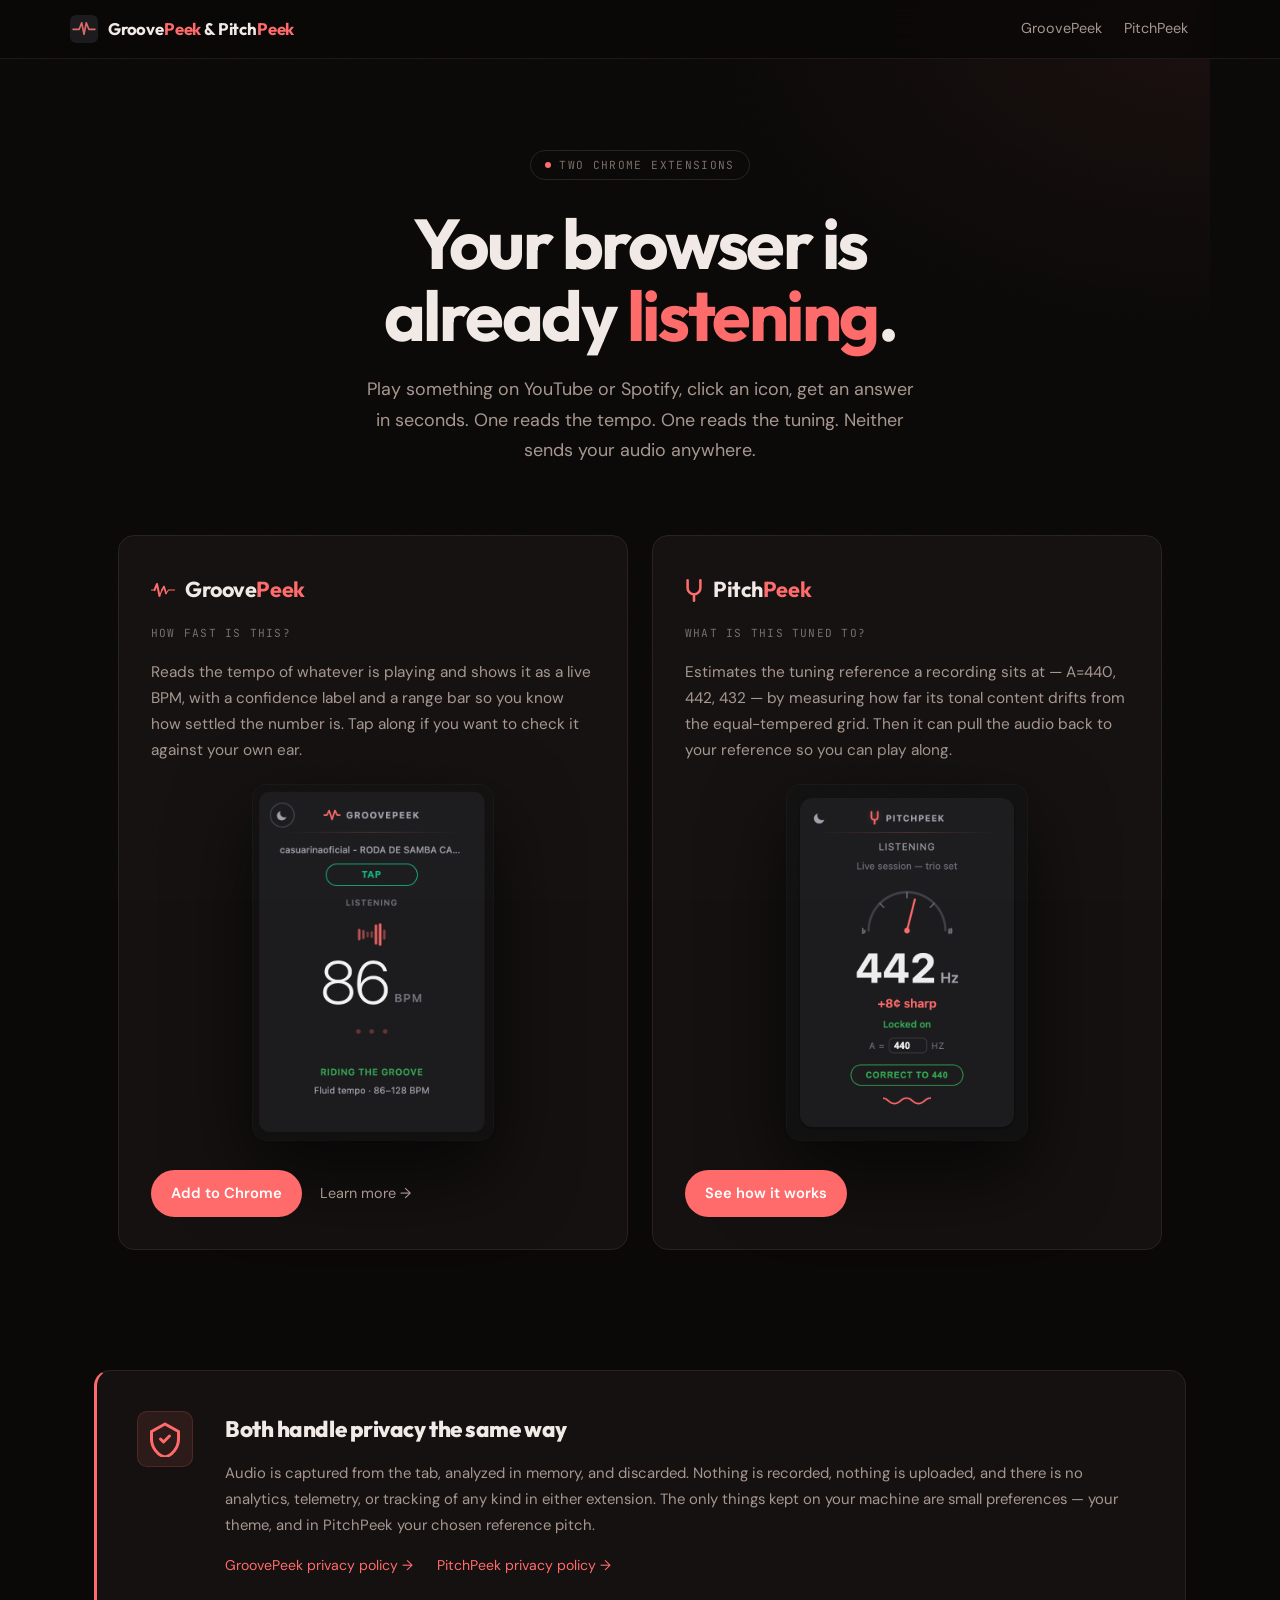
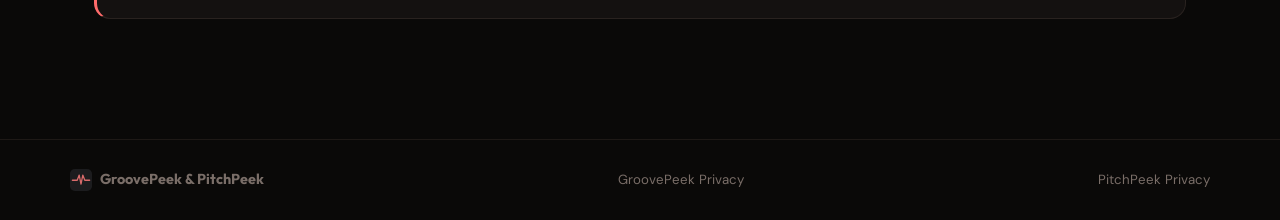
==== commit d36da6c5: "feat: add PitchPeek docs and restructure site as a two-product hub The site covered one extension. P" ====
--- a/index.html
+++ b/index.html
@@ -3,8 +3,8 @@
 <head>
   <meta charset="UTF-8" />
   <meta name="viewport" content="width=device-width, initial-scale=1.0" />
-  <meta name="description" content="GroovePeek detects the BPM of any song playing on YouTube, YouTube Music, or Spotify — live in your browser. Confidence label, visual BPM range bar, Tap Tempo. No setup, no login." />
-  <title>GroovePeek — Know the BPM of any song, instantly</title>
+  <meta name="description" content="Two small Chrome extensions that listen to the tab you are already playing. GroovePeek reads the tempo. PitchPeek reads the tuning. Both run entirely on your device." />
+  <title>GroovePeek &amp; PitchPeek — Read the music in your browser tab</title>
   <link rel="preconnect" href="https://fonts.googleapis.com">
   <link rel="preconnect" href="https://fonts.gstatic.com" crossorigin>
   <link href="https://fonts.googleapis.com/css2?family=Outfit:wght@200;400;500;600;700;800&family=JetBrains+Mono:wght@400;700&family=DM+Sans:ital,opsz,wght@0,9..40,400;0,9..40,500;0,9..40,600;1,9..40,400&display=swap" rel="stylesheet">
@@ -16,330 +16,65 @@
     <div class="nav-inner">
       <a class="nav-logo" href="/">
         <img src="logo.svg" alt="" width="28" height="28">
-        <span>Groove<em>Peek</em></span>
+        <span>Groove<em>Peek</em> &amp; Pitch<em>Peek</em></span>
       </a>
-      <a class="nav-cta" href="https://chromewebstore.google.com/detail/groovepeek/mmijdgikjbinbenjkfjkcbapladpjbog" target="_blank" rel="noopener">
-        Add to Chrome
-      </a>
+      <div class="nav-links">
+        <a href="groovepeek.html">GroovePeek</a>
+        <a href="pitchpeek.html">PitchPeek</a>
+      </div>
     </div>
   </nav>
 
-  <section class="hero">
+  <section class="hub-hero">
     <div class="hero-glow" aria-hidden="true"></div>
-    <div class="hero-wave" aria-hidden="true">
-      <svg viewBox="0 0 1400 120" preserveAspectRatio="none" fill="none">
-        <polyline class="hero-wave-line" points="0,60 200,60 340,18 480,102 620,18 760,102 900,60 1400,60" />
-      </svg>
+    <div class="hero-eyebrow">
+      <span class="eyebrow-dot"></span>
+      Two Chrome extensions
     </div>
+    <h1>Your browser is<br>already <em>listening</em>.</h1>
+    <p class="hub-lead">Play something on YouTube or Spotify, click an icon, get an answer in seconds. One reads the tempo. One reads the tuning. Neither sends your audio anywhere.</p>
+  </section>
 
-    <div class="hero-content">
-      <div class="hero-eyebrow">
-        <span class="eyebrow-dot"></span>
-        Chrome Extension
-        <span class="eyebrow-version">v1.1.0</span>
-      </div>
-      <h1>Know the&nbsp;BPM.<br>Instantly.</h1>
-      <p class="hero-lead">Play a song on YouTube or Spotify. Click the extension. See the tempo in seconds — no setup, no login, no nonsense.</p>
-      <a class="btn-primary" href="https://chromewebstore.google.com/detail/groovepeek/mmijdgikjbinbenjkfjkcbapladpjbog" target="_blank" rel="noopener">
-        Add to Chrome — it's free
-      </a>
-    </div>
+  <main>
 
-    <div class="hero-demo">
-      <div class="demo-card">
-        <!-- Theme toggle -->
-        <button class="demo-theme-btn" tabindex="-1" aria-hidden="true">
-          <svg width="14" height="14" viewBox="0 0 24 24" fill="none" stroke="currentColor" stroke-width="2" stroke-linecap="round" stroke-linejoin="round">
-            <path d="M21 12.79A9 9 0 1 1 11.21 3 7 7 0 0 0 21 12.79z"/>
-          </svg>
-        </button>
-        <!-- Brand -->
-        <div class="demo-brand">
-          <svg width="20" height="13" viewBox="0 0 24 16" fill="none" aria-hidden="true">
+    <div class="products-grid">
+
+      <div class="product-card">
+        <div class="product-mark">
+          <svg width="24" height="16" viewBox="0 0 24 16" fill="none" aria-hidden="true">
             <polyline points="0,8 3.5,8" stroke="#FF6B6B" stroke-width="1.2" stroke-linecap="round" stroke-linejoin="round"/>
-            <polyline points="3.5,8 6,2 8.5,14" stroke="#FF6B6B" stroke-width="2.0" stroke-linecap="round" stroke-linejoin="round"/>
+            <polyline points="3.5,8 6,2 8.5,14" stroke="#FF6B6B" stroke-width="2" stroke-linecap="round" stroke-linejoin="round"/>
             <polyline points="8.5,14 11,8" stroke="#FF6B6B" stroke-width="1.2" stroke-linecap="round" stroke-linejoin="round"/>
             <polyline points="11,8 13,4.5 15,11.5" stroke="#FF6B6B" stroke-width="1.7" stroke-linecap="round" stroke-linejoin="round"/>
             <polyline points="15,11.5 17.5,8 24,8" stroke="#FF6B6B" stroke-width="1.2" stroke-linecap="round" stroke-linejoin="round"/>
           </svg>
-          <span>GroovePeek</span>
+          <span>Groove<em>Peek</em></span>
         </div>
-        <!-- Track -->
-        <div class="demo-track-name">Bohemian Rhapsody — Queen</div>
-        <!-- Tap -->
-        <div class="demo-tap">
-          <button class="demo-tap-btn" tabindex="-1" aria-hidden="true">TAP</button>
-        </div>
-        <!-- Status -->
-        <div class="demo-status-text">Listening</div>
-        <!-- Waveform -->
-        <div class="demo-wave" aria-hidden="true">
-          <span class="dw"></span><span class="dw"></span><span class="dw"></span>
-          <span class="dw"></span><span class="dw"></span><span class="dw"></span>
-          <span class="dw"></span>
-        </div>
-        <!-- BPM -->
-        <div class="demo-bpm-row">
-          <div class="demo-bpm" id="demoBpm">---</div>
-          <div class="demo-bpm-unit">BPM</div>
-        </div>
-        <!-- Confidence row (reserved space) -->
-        <div class="demo-conf-row" id="demoConfRow"></div>
-        <!-- Label -->
-        <div class="demo-groove-label" id="demoLabel"></div>
-        <!-- Range display -->
-        <div class="demo-range-display" id="demoRangeDisplay" style="visibility:hidden">
-          <div class="demo-range-variance" id="demoVariance"></div>
-          <div class="demo-range-bar-wrap">
-            <div class="demo-range-fill" id="demoRangeFill"></div>
-            <div class="demo-range-marker" id="demoRangeMarker"></div>
-          </div>
-          <div class="demo-range-labels">
-            <span id="demoRangeMin"></span>
-            <span id="demoRangeMax"></span>
-          </div>
+        <div class="product-what">How fast is this?</div>
+        <p>Reads the tempo of whatever is playing and shows it as a live BPM, with a confidence label and a range bar so you know how settled the number is. Tap along if you want to check it against your own ear.</p>
+        <img class="product-shot" src="store-assets/state-locked.png" alt="GroovePeek popup showing a settled BPM reading with a Riding the groove label" />
+        <div class="product-links">
+          <a class="btn-primary" href="https://chromewebstore.google.com/detail/groovepeek/mmijdgikjbinbenjkfjkcbapladpjbog" target="_blank" rel="noopener">Add to Chrome</a>
+          <a href="groovepeek.html">Learn more →</a>
         </div>
       </div>
-    </div>
-  </section>
 
-  <main>
-
-    <section class="screenshot-section">
-      <div class="screenshot-halo"></div>
-      <div class="screenshot-duo">
-        <div class="screenshot-item">
-          <div class="screenshot-item-label">Dark mode</div>
-          <img src="store-assets/screenshot-dark.png" alt="GroovePeek popup — 110 BPM, Riding the Groove, dark theme" />
+      <div class="product-card">
+        <div class="product-mark">
+          <svg width="18" height="23" viewBox="0 0 28 36" fill="none" stroke="#FF6B6B" stroke-width="4" stroke-linecap="round" stroke-linejoin="round" aria-hidden="true">
+            <path d="M4 2v12a10 10 0 0 0 20 0V2" /><path d="M14 24v10" />
+          </svg>
+          <span>Pitch<em>Peek</em></span>
         </div>
-        <div class="screenshot-item">
-          <div class="screenshot-item-label">Light mode</div>
-          <img src="store-assets/screenshot-light.png" alt="GroovePeek popup — 83 BPM, Riding the Groove, light theme" />
+        <div class="product-what">What is this tuned to?</div>
+        <p>Estimates the tuning reference a recording sits at — A=440, 442, 432 — by measuring how far its tonal content drifts from the equal-tempered grid. Then it can pull the audio back to your reference so you can play along.</p>
+        <img class="product-shot" src="store-assets/pp-state-locked.png" alt="PitchPeek popup showing 442 Hz, plus 8 cents sharp, locked on" />
+        <div class="product-links">
+          <a class="btn-primary" href="pitchpeek.html">See how it works</a>
         </div>
       </div>
-    </section>
 
-    <section class="features-section">
-      <div class="section-label">Features</div>
-      <h2 class="section-heading">Everything you need,<br>nothing you&nbsp;don't</h2>
-      <div class="features-grid">
-        <div class="feature-card f-wide">
-          <div class="feature-icon-wrap">
-            <svg width="22" height="22" viewBox="0 0 24 24" fill="none" aria-hidden="true">
-              <path d="M2 12h2.5l2-8 4 16 4-16 2 8H22" stroke="currentColor" stroke-width="2" stroke-linecap="round" stroke-linejoin="round"/>
-            </svg>
-          </div>
-          <div>
-            <strong>Live BPM detection</strong>
-            <p>Play a song on YouTube, YouTube Music, or Spotify. Click the extension. See the tempo — no setup, no configuration.</p>
-          </div>
-        </div>
-        <div class="feature-card">
-          <div class="feature-icon-wrap">
-            <svg width="22" height="22" viewBox="0 0 24 24" fill="none" aria-hidden="true">
-              <circle cx="12" cy="12" r="10" stroke="currentColor" stroke-width="2"/>
-              <path d="M12 6v6l4 2" stroke="currentColor" stroke-width="2" stroke-linecap="round"/>
-            </svg>
-          </div>
-          <strong>Confidence meter + range bar</strong>
-          <p>Know how sure the reading is. A confidence label and live visual range bar track the tempo spread as GroovePeek locks onto the groove.</p>
-        </div>
-        <div class="feature-card">
-          <div class="feature-icon-wrap">
-            <svg width="22" height="22" viewBox="0 0 24 24" fill="none" aria-hidden="true">
-              <circle cx="12" cy="12" r="3" fill="currentColor"/>
-              <path d="M12 2v3M12 19v3M2 12h3M19 12h3" stroke="currentColor" stroke-width="2" stroke-linecap="round"/>
-              <path d="M4.93 4.93l2.12 2.12M16.95 16.95l2.12 2.12M19.07 4.93l-2.12 2.12M7.05 16.95l-2.12 2.12" stroke="currentColor" stroke-width="2" stroke-linecap="round"/>
-            </svg>
-          </div>
-          <strong>Beat indicator</strong>
-          <p>The waveform animation syncs live to the detected tempo — a visual heartbeat of the song, handy for DJs, producers, and dancers.</p>
-        </div>
-        <div class="feature-card">
-          <div class="feature-icon-wrap">
-            <svg width="22" height="22" viewBox="0 0 24 24" fill="none" aria-hidden="true">
-              <rect x="2" y="3" width="8" height="18" rx="2" stroke="currentColor" stroke-width="2"/>
-              <rect x="14" y="3" width="8" height="18" rx="2" stroke="currentColor" stroke-width="2"/>
-            </svg>
-          </div>
-          <strong>Tap Tempo</strong>
-          <p>Not sure about the reading? Tap along with the beat and get your own manual measurement side by side.</p>
-        </div>
-      </div>
-    </section>
-
-    <section class="states-section">
-      <div class="section-label">Confidence states</div>
-      <h2 class="section-heading">You'll always know<br>how sure it is</h2>
-      <div class="states-grid">
-
-        <!-- State 1: This one's tricky -->
-        <div class="state-card">
-          <div class="ext-card">
-            <button class="ext-theme-btn" aria-hidden="true" tabindex="-1">
-              <svg width="12" height="12" viewBox="0 0 24 24" fill="none" stroke="currentColor" stroke-width="2" stroke-linecap="round" stroke-linejoin="round">
-                <path d="M21 12.79A9 9 0 1 1 11.21 3 7 7 0 0 0 21 12.79z"/>
-              </svg>
-            </button>
-            <div class="ext-brand">
-              <svg width="16" height="11" viewBox="0 0 24 16" fill="none" aria-hidden="true">
-                <polyline points="0,8 3.5,8" stroke="#FF6B6B" stroke-width="1.2" stroke-linecap="round" stroke-linejoin="round"/>
-                <polyline points="3.5,8 6,2 8.5,14" stroke="#FF6B6B" stroke-width="2" stroke-linecap="round" stroke-linejoin="round"/>
-                <polyline points="8.5,14 11,8" stroke="#FF6B6B" stroke-width="1.2" stroke-linecap="round" stroke-linejoin="round"/>
-                <polyline points="11,8 13,4.5 15,11.5" stroke="#FF6B6B" stroke-width="1.7" stroke-linecap="round" stroke-linejoin="round"/>
-                <polyline points="15,11.5 17.5,8 24,8" stroke="#FF6B6B" stroke-width="1.2" stroke-linecap="round" stroke-linejoin="round"/>
-              </svg>
-              <span>GroovePeek</span>
-            </div>
-            <div class="ext-track">casuarinaoficial — RODA DE SAMBA CA...</div>
-            <div class="ext-tap-wrap"><button class="ext-tap-btn" aria-hidden="true" tabindex="-1">TAP</button></div>
-            <div class="ext-status">Listening</div>
-            <div class="ext-wave" aria-hidden="true">
-              <span class="ewb" style="height:5px;opacity:0.3"></span>
-              <span class="ewb" style="height:9px;opacity:0.5"></span>
-              <span class="ewb" style="height:6px;opacity:0.35"></span>
-              <span class="ewb" style="height:14px;opacity:0.7"></span>
-              <span class="ewb" style="height:6px;opacity:0.35"></span>
-              <span class="ewb" style="height:8px;opacity:0.45"></span>
-              <span class="ewb" style="height:4px;opacity:0.25"></span>
-            </div>
-            <div class="ext-bpm-row">
-              <div class="ext-bpm" style="opacity:0.25;letter-spacing:0.1em;font-size:36px">— — —</div>
-              <div class="ext-bpm-unit">BPM</div>
-            </div>
-            <div class="ext-label" style="color:#EA4335">This one's tricky</div>
-          </div>
-          <div class="state-caption">
-            <strong>This one's tricky</strong>
-            <span>Still working on it</span>
-          </div>
-        </div>
-
-        <!-- State 2: Getting warmer -->
-        <div class="state-card state-mid">
-          <div class="ext-card">
-            <button class="ext-theme-btn" aria-hidden="true" tabindex="-1">
-              <svg width="12" height="12" viewBox="0 0 24 24" fill="none" stroke="currentColor" stroke-width="2" stroke-linecap="round" stroke-linejoin="round">
-                <path d="M21 12.79A9 9 0 1 1 11.21 3 7 7 0 0 0 21 12.79z"/>
-              </svg>
-            </button>
-            <div class="ext-brand">
-              <svg width="16" height="11" viewBox="0 0 24 16" fill="none" aria-hidden="true">
-                <polyline points="0,8 3.5,8" stroke="#FF6B6B" stroke-width="1.2" stroke-linecap="round" stroke-linejoin="round"/>
-                <polyline points="3.5,8 6,2 8.5,14" stroke="#FF6B6B" stroke-width="2" stroke-linecap="round" stroke-linejoin="round"/>
-                <polyline points="8.5,14 11,8" stroke="#FF6B6B" stroke-width="1.2" stroke-linecap="round" stroke-linejoin="round"/>
-                <polyline points="11,8 13,4.5 15,11.5" stroke="#FF6B6B" stroke-width="1.7" stroke-linecap="round" stroke-linejoin="round"/>
-                <polyline points="15,11.5 17.5,8 24,8" stroke="#FF6B6B" stroke-width="1.2" stroke-linecap="round" stroke-linejoin="round"/>
-              </svg>
-              <span>GroovePeek</span>
-            </div>
-            <div class="ext-track">casuarinaoficial — RODA DE SAMBA CA...</div>
-            <div class="ext-tap-wrap"><button class="ext-tap-btn" aria-hidden="true" tabindex="-1">TAP</button></div>
-            <div class="ext-status">Listening</div>
-            <div class="ext-wave" aria-hidden="true">
-              <span class="ewb" style="height:8px;opacity:0.45"></span>
-              <span class="ewb" style="height:16px;opacity:0.8"></span>
-              <span class="ewb" style="height:11px;opacity:0.6"></span>
-              <span class="ewb" style="height:22px;opacity:1"></span>
-              <span class="ewb" style="height:13px;opacity:0.65"></span>
-              <span class="ewb" style="height:18px;opacity:0.85"></span>
-              <span class="ewb" style="height:7px;opacity:0.4"></span>
-            </div>
-            <div class="ext-bpm-row">
-              <div class="ext-bpm" style="opacity:0.7">82</div>
-              <div class="ext-bpm-unit">BPM</div>
-            </div>
-            <div class="ext-label" style="color:#FBBC05">Getting warmer</div>
-            <div class="ext-range-variance">Loose tempo</div>
-            <div class="ext-range-bar-wrap">
-              <div class="ext-range-fill" style="width:100%"></div>
-              <div class="ext-range-marker" style="left:55%"></div>
-            </div>
-            <div class="ext-range-labels"><span>71</span><span>91</span></div>
-          </div>
-          <div class="state-caption">
-            <strong>Getting warmer</strong>
-            <span>Estimate stabilizing</span>
-          </div>
-        </div>
-
-        <!-- State 3: Riding the groove -->
-        <div class="state-card state-locked">
-          <div class="ext-card">
-            <button class="ext-theme-btn" aria-hidden="true" tabindex="-1">
-              <svg width="12" height="12" viewBox="0 0 24 24" fill="none" stroke="currentColor" stroke-width="2" stroke-linecap="round" stroke-linejoin="round">
-                <path d="M21 12.79A9 9 0 1 1 11.21 3 7 7 0 0 0 21 12.79z"/>
-              </svg>
-            </button>
-            <div class="ext-brand">
-              <svg width="16" height="11" viewBox="0 0 24 16" fill="none" aria-hidden="true">
-                <polyline points="0,8 3.5,8" stroke="#FF6B6B" stroke-width="1.2" stroke-linecap="round" stroke-linejoin="round"/>
-                <polyline points="3.5,8 6,2 8.5,14" stroke="#FF6B6B" stroke-width="2" stroke-linecap="round" stroke-linejoin="round"/>
-                <polyline points="8.5,14 11,8" stroke="#FF6B6B" stroke-width="1.2" stroke-linecap="round" stroke-linejoin="round"/>
-                <polyline points="11,8 13,4.5 15,11.5" stroke="#FF6B6B" stroke-width="1.7" stroke-linecap="round" stroke-linejoin="round"/>
-                <polyline points="15,11.5 17.5,8 24,8" stroke="#FF6B6B" stroke-width="1.2" stroke-linecap="round" stroke-linejoin="round"/>
-              </svg>
-              <span>GroovePeek</span>
-            </div>
-            <div class="ext-track">casuarinaoficial — RODA DE SAMBA CA...</div>
-            <div class="ext-tap-wrap"><button class="ext-tap-btn" aria-hidden="true" tabindex="-1">TAP</button></div>
-            <div class="ext-status">Listening</div>
-            <div class="ext-wave" aria-hidden="true">
-              <span class="ewb" style="height:10px;opacity:0.55"></span>
-              <span class="ewb" style="height:20px;opacity:0.9"></span>
-              <span class="ewb" style="height:14px;opacity:0.7"></span>
-              <span class="ewb" style="height:26px;opacity:1"></span>
-              <span class="ewb" style="height:15px;opacity:0.75"></span>
-              <span class="ewb" style="height:21px;opacity:0.92"></span>
-              <span class="ewb" style="height:9px;opacity:0.5"></span>
-            </div>
-            <div class="ext-bpm-row">
-              <div class="ext-bpm">84</div>
-              <div class="ext-bpm-unit">BPM</div>
-            </div>
-            <div class="ext-label" style="color:#34A853">Riding the groove</div>
-            <div class="ext-range-variance">Fluid tempo</div>
-            <div class="ext-range-bar-wrap">
-              <div class="ext-range-fill" style="width:100%"></div>
-              <div class="ext-range-marker" style="left:100%"></div>
-            </div>
-            <div class="ext-range-labels"><span>80</span><span>84</span></div>
-          </div>
-          <div class="state-caption">
-            <strong>Riding the groove</strong>
-            <span>Stable, confident reading</span>
-          </div>
-        </div>
-
-      </div>
-    </section>
-
-    <section class="audience-section">
-      <div class="section-label">Who it's for</div>
-      <h2 class="section-heading">Made for anyone<br>who feels the beat</h2>
-      <div class="audience-grid">
-        <div class="audience-card">
-          <div class="audience-num">01</div>
-          <strong>DJs &amp; producers</strong>
-          <p>Quickly identify the BPM of any track before adding it to a set or sampling it in a project.</p>
-        </div>
-        <div class="audience-card">
-          <div class="audience-num">02</div>
-          <strong>Dancers &amp; choreographers</strong>
-          <p>Pin down the exact tempo of a song before building a routine around it.</p>
-        </div>
-        <div class="audience-card">
-          <div class="audience-num">03</div>
-          <strong>Musicians</strong>
-          <p>Match your practice metronome to a reference track without leaving the browser.</p>
-        </div>
-        <div class="audience-card">
-          <div class="audience-num">04</div>
-          <strong>The curious</strong>
-          <p>Because sometimes you just want to know how fast that song goes.</p>
-        </div>
-      </div>
-    </section>
+    </div>
 
     <section class="privacy-section">
       <div class="privacy-card">
@@ -350,24 +85,12 @@
           </svg>
         </div>
         <div>
-          <h2 class="privacy-heading">Your privacy, protected</h2>
-          <p>GroovePeek works entirely inside your browser. It never records your audio, never sends data to any server, and never tracks anything about you or your listening habits. The only thing it remembers locally is whether you prefer light or dark mode.</p>
-          <a href="privacy.html" class="privacy-link">Read the full privacy policy →</a>
+          <h2 class="privacy-heading">Both handle privacy the same way</h2>
+          <p>Audio is captured from the tab, analyzed in memory, and discarded. Nothing is recorded, nothing is uploaded, and there is no analytics, telemetry, or tracking of any kind in either extension. The only things kept on your machine are small preferences — your theme, and in PitchPeek your chosen reference pitch.</p>
+          <a href="privacy.html" class="privacy-link">GroovePeek privacy policy →</a>
+          <a href="pitchpeek-privacy.html" class="privacy-link">PitchPeek privacy policy →</a>
         </div>
       </div>
-    </section>
-
-    <section class="cta-section">
-      <div class="cta-wave" aria-hidden="true">
-        <svg viewBox="0 0 800 60" preserveAspectRatio="none" fill="none">
-          <polyline class="cta-wave-line" points="0,30 100,30 160,8 220,52 280,8 340,52 400,30 800,30" />
-        </svg>
-      </div>
-      <h2 class="cta-heading">What's this beat?</h2>
-      <p class="cta-sub">Install GroovePeek and find out in seconds.</p>
-      <a class="btn-primary" href="https://chromewebstore.google.com/detail/groovepeek/mmijdgikjbinbenjkfjkcbapladpjbog" target="_blank" rel="noopener">
-        Add to Chrome — it's free
-      </a>
     </section>
 
   </main>
@@ -376,65 +99,12 @@
     <div class="footer-inner">
       <div class="footer-brand">
         <img src="logo.svg" alt="" width="22" height="22">
-        <span>GroovePeek</span>
+        <span>GroovePeek &amp; PitchPeek</span>
       </div>
-      <a href="privacy.html">Privacy Policy</a>
+      <a href="privacy.html">GroovePeek Privacy</a>
+      <a href="pitchpeek-privacy.html">PitchPeek Privacy</a>
     </div>
   </footer>
 
-  <script>
-    (function () {
-      var bpmEl      = document.getElementById('demoBpm');
-      var labelEl    = document.getElementById('demoLabel');
-      var varEl      = document.getElementById('demoVariance');
-      var fillEl     = document.getElementById('demoRangeFill');
-      var markerEl   = document.getElementById('demoRangeMarker');
-      var minEl      = document.getElementById('demoRangeMin');
-      var maxEl      = document.getElementById('demoRangeMax');
-      var rangeWrap  = document.getElementById('demoRangeDisplay');
-      if (!bpmEl) return;
-
-      var CORAL = '#FF6B6B';
-      var AMBER = '#FBBC05';
-      var GREEN = '#34A853';
-
-      var steps = [
-        { bpm: null, label: 'Finding the groove…', lc: '#71717a', variance: '',            rMin: '',   rMax: '',   mPct: 100, showRange: false, wait: 1400 },
-        { bpm: 71,   label: "This one’s tricky",   lc: CORAL,     variance: '',            rMin: '',   rMax: '',   mPct: 100, showRange: false, wait: 1100 },
-        { bpm: 79,   label: 'Getting warmer',            lc: AMBER,     variance: 'Loose tempo', rMin: '71', rMax: '82', mPct: 100, showRange: true,  wait: 950  },
-        { bpm: 82,   label: 'Getting warmer',            lc: AMBER,     variance: 'Loose tempo', rMin: '71', rMax: '84', mPct: 85,  showRange: true,  wait: 850  },
-        { bpm: 84,   label: 'Riding the groove',         lc: GREEN,     variance: 'Fluid tempo', rMin: '80', rMax: '84', mPct: 100, showRange: true,  wait: 1600 },
-        { bpm: 84,   label: 'Riding the groove',         lc: GREEN,     variance: 'Fluid tempo', rMin: '80', rMax: '84', mPct: 100, showRange: true,  wait: 3200 },
-      ];
-
-      var idx = 0;
-
-      function tick() {
-        var s = steps[idx];
-        bpmEl.textContent = s.bpm ? String(s.bpm) : '---';
-        labelEl.textContent = s.label;
-        labelEl.style.color = s.lc;
-        if (s.showRange) {
-          varEl.textContent = s.variance;
-          fillEl.style.width = '100%';
-          markerEl.style.left = s.mPct + '%';
-          minEl.textContent = s.rMin;
-          maxEl.textContent = s.rMax;
-          rangeWrap.style.visibility = 'visible';
-        } else {
-          rangeWrap.style.visibility = 'hidden';
-        }
-        idx = (idx + 1) % steps.length;
-        if (idx === 0) {
-          setTimeout(function () { setTimeout(tick, 200); }, 800);
-        } else {
-          setTimeout(tick, s.wait);
-        }
-      }
-
-      setTimeout(tick, 700);
-    })();
-  </script>
-
 </body>
 </html>
--- a/styles.css
+++ b/styles.css
@@ -276,232 +276,6 @@
   text-decoration: none;
 }
 
-/* ─── Demo card ─────────────────────────────────────────────── */
-
-.hero-demo {
-  position: relative;
-  z-index: 1;
-  animation: fadeUp 0.7s ease-out 0.15s both;
-  display: flex;
-  justify-content: center;
-}
-
-.demo-card {
-  background: var(--ext-bg);
-  border-radius: 12px;
-  padding: 20px 24px 24px;
-  box-shadow: var(--shadow-popup);
-  width: 268px;
-  position: relative;
-  text-align: center;
-  font-family: var(--font-ui);
-}
-
-.demo-theme-btn {
-  position: absolute;
-  top: 12px; left: 12px;
-  width: 30px; height: 30px;
-  border-radius: 50%;
-  border: 1.5px solid var(--ext-border);
-  background: var(--ext-bg);
-  color: var(--ext-lo);
-  display: flex; align-items: center; justify-content: center;
-  cursor: default; pointer-events: none; padding: 0;
-}
-
-.demo-brand {
-  display: flex;
-  align-items: center;
-  justify-content: center;
-  gap: 7px;
-  font-size: 11px;
-  font-weight: 700;
-  letter-spacing: 0.1em;
-  text-transform: uppercase;
-  color: var(--ext-mid);
-  margin-bottom: 10px;
-  padding-bottom: 10px;
-  position: relative;
-}
-
-.demo-brand::after {
-  content: '';
-  position: absolute;
-  bottom: 0; left: 0; right: 0;
-  height: 1px;
-  background: linear-gradient(90deg, transparent, rgba(255,107,107,0.25), transparent);
-}
-
-.demo-track-name {
-  font-size: 11px;
-  font-weight: 500;
-  color: var(--ext-mid);
-  margin-bottom: 10px;
-  white-space: nowrap;
-  overflow: hidden;
-  text-overflow: ellipsis;
-}
-
-.demo-tap { margin-bottom: 8px; }
-
-.demo-tap-btn {
-  width: 100%;
-  padding: 7px;
-  border: 1.5px solid var(--accent);
-  border-radius: 999px;
-  background: transparent;
-  color: var(--accent);
-  font-family: inherit;
-  font-size: 12px;
-  font-weight: 700;
-  letter-spacing: 0.05em;
-  cursor: default;
-  pointer-events: none;
-}
-
-.demo-status-text {
-  font-size: 10px;
-  font-weight: 600;
-  color: var(--ext-lo);
-  letter-spacing: 0.08em;
-  text-transform: uppercase;
-  margin-bottom: 6px;
-}
-
-.demo-wave {
-  display: flex;
-  align-items: center;
-  justify-content: center;
-  gap: 2px;
-  height: 28px;
-  margin: 0 auto 4px;
-}
-
-.dw {
-  display: block;
-  width: 3px;
-  height: 6px;
-  border-radius: 1.5px;
-  background: var(--accent);
-  animation: waveBar 1.4s ease-in-out infinite;
-}
-
-.dw:nth-child(1) { animation-delay: 0.0s; }
-.dw:nth-child(2) { animation-delay: 0.1s; }
-.dw:nth-child(3) { animation-delay: 0.2s; }
-.dw:nth-child(4) { animation-delay: 0.3s; }
-.dw:nth-child(5) { animation-delay: 0.4s; }
-.dw:nth-child(6) { animation-delay: 0.5s; }
-.dw:nth-child(7) { animation-delay: 0.6s; }
-
-@keyframes waveBar {
-  0%, 100% { height: 6px; opacity: 0.3; }
-  15%       { height: 26px; opacity: 1; }
-  30%       { height: 6px; opacity: 0.35; }
-  50%       { height: 14px; opacity: 0.7; }
-  65%       { height: 6px; opacity: 0.3; }
-}
-
-.demo-bpm-row {
-  display: flex;
-  align-items: baseline;
-  justify-content: center;
-  gap: 6px;
-  margin-bottom: 6px;
-}
-
-.demo-bpm {
-  font-size: 72px;
-  font-weight: 200;
-  line-height: 1;
-  letter-spacing: -0.02em;
-  color: var(--ext-hi);
-  font-family: var(--font-ui);
-  transition: color 0.45s;
-  min-width: 2ch;
-  text-align: right;
-}
-
-.demo-bpm-unit {
-  font-size: 14px;
-  font-weight: 600;
-  letter-spacing: 0.08em;
-  text-transform: uppercase;
-  color: var(--ext-lo);
-  align-self: flex-end;
-  margin-bottom: 8px;
-}
-
-.demo-conf-row {
-  min-height: 10px;
-  margin-bottom: 4px;
-}
-
-.demo-groove-label {
-  font-size: 11px;
-  font-weight: 600;
-  letter-spacing: 0.04em;
-  text-transform: uppercase;
-  text-align: center;
-  color: var(--ext-mid);
-  margin-bottom: 8px;
-  min-height: 14px;
-  transition: color 0.4s;
-}
-
-.demo-range-display {
-  min-height: 38px;
-}
-
-.demo-range-variance {
-  font-size: 10px;
-  font-weight: 600;
-  letter-spacing: 0.05em;
-  text-transform: uppercase;
-  color: var(--ext-lo);
-  margin-bottom: 5px;
-  min-height: 13px;
-}
-
-.demo-range-bar-wrap {
-  position: relative;
-  width: 100%;
-  height: 4px;
-  background: var(--ext-border);
-  border-radius: 2px;
-  margin-bottom: 6px;
-}
-
-.demo-range-fill {
-  position: absolute;
-  top: 0; left: 0;
-  height: 100%;
-  background: var(--accent);
-  opacity: 0.5;
-  border-radius: 2px;
-  width: 0%;
-  transition: width 0.8s ease;
-}
-
-.demo-range-marker {
-  position: absolute;
-  top: -3px;
-  width: 10px; height: 10px;
-  border-radius: 50%;
-  background: var(--accent);
-  transform: translateX(-50%);
-  box-shadow: 0 0 4px rgba(255, 107, 107, 0.4);
-  transition: left 0.8s ease;
-  left: 100%;
-}
-
-.demo-range-labels {
-  display: flex;
-  justify-content: space-between;
-  font-size: 11px;
-  color: var(--ext-lo);
-}
-
 /* ─── Main ──────────────────────────────────────────────────── */
 
 main {
@@ -674,203 +448,6 @@
 .state-card:hover { transform: translateY(-2px); }
 .state-locked  { border-color: rgba(52, 168, 83, 0.22); }
 .state-mid     { border-color: rgba(251, 188, 5, 0.18); }
-
-/* ─── Ext-card: CSS replica of extension UI ─────────────────── */
-
-.ext-card {
-  background: var(--ext-bg);
-  padding: 14px 16px 16px;
-  font-family: var(--font-ui);
-  text-align: center;
-  position: relative;
-}
-
-.ext-theme-btn {
-  position: absolute;
-  top: 10px; left: 10px;
-  width: 24px; height: 24px;
-  border-radius: 50%;
-  border: 1.5px solid var(--ext-border);
-  background: var(--ext-bg);
-  color: var(--ext-dim);
-  display: flex; align-items: center; justify-content: center;
-  cursor: default; pointer-events: none; padding: 0;
-}
-
-.ext-brand {
-  display: flex;
-  align-items: center;
-  justify-content: center;
-  gap: 5px;
-  font-size: 11px;
-  font-weight: 700;
-  letter-spacing: 0.1em;
-  text-transform: uppercase;
-  color: var(--ext-lo);
-  margin-bottom: 8px;
-  padding-bottom: 8px;
-  position: relative;
-}
-
-.ext-brand::after {
-  content: '';
-  position: absolute;
-  bottom: 0; left: 0; right: 0;
-  height: 1px;
-  background: linear-gradient(90deg, transparent, rgba(255,107,107,0.2), transparent);
-}
-
-.ext-track {
-  font-size: 10px;
-  color: var(--ext-lo);
-  margin-bottom: 6px;
-  white-space: nowrap;
-  overflow: hidden;
-  text-overflow: ellipsis;
-}
-
-.ext-tap-wrap {
-  display: flex;
-  justify-content: center;
-  margin-bottom: 6px;
-}
-
-.ext-tap-btn {
-  padding: 4px 20px;
-  border: 1.5px solid var(--accent);
-  border-radius: 999px;
-  background: transparent;
-  color: var(--accent);
-  font-size: 10px;
-  font-weight: 700;
-  letter-spacing: 0.05em;
-  font-family: inherit;
-  cursor: default;
-  pointer-events: none;
-}
-
-.ext-status {
-  font-size: 9px;
-  font-weight: 600;
-  letter-spacing: 0.08em;
-  text-transform: uppercase;
-  color: var(--ext-dim);
-  margin-bottom: 4px;
-}
-
-.ext-wave {
-  display: flex;
-  align-items: center;
-  justify-content: center;
-  gap: 2px;
-  height: 30px;
-  margin-bottom: 2px;
-}
-
-.ewb {
-  display: block;
-  width: 2px;
-  background: var(--accent);
-  border-radius: 1px;
-}
-
-.ext-bpm-row {
-  display: flex;
-  align-items: baseline;
-  justify-content: center;
-  gap: 4px;
-  margin-bottom: 4px;
-}
-
-.ext-bpm {
-  font-size: 52px;
-  font-weight: 200;
-  line-height: 1;
-  letter-spacing: -0.02em;
-  color: var(--ext-hi);
-  font-family: var(--font-ui);
-}
-
-.ext-bpm-unit {
-  font-size: 11px;
-  font-weight: 600;
-  letter-spacing: 0.08em;
-  text-transform: uppercase;
-  color: var(--ext-dim);
-  align-self: flex-end;
-  margin-bottom: 5px;
-}
-
-.ext-label {
-  font-size: 11px;
-  font-weight: 700;
-  letter-spacing: 0.06em;
-  text-transform: uppercase;
-  margin-bottom: 5px;
-  min-height: 14px;
-}
-
-.ext-range-variance {
-  font-size: 9px;
-  font-weight: 600;
-  letter-spacing: 0.05em;
-  text-transform: uppercase;
-  color: var(--ext-dim);
-  margin-bottom: 3px;
-}
-
-.ext-range-bar-wrap {
-  position: relative;
-  width: 100%;
-  height: 3px;
-  background: var(--ext-border);
-  border-radius: 2px;
-  margin-bottom: 4px;
-}
-
-.ext-range-fill {
-  position: absolute;
-  top: 0; left: 0;
-  height: 100%;
-  background: var(--accent);
-  opacity: 0.5;
-  border-radius: 2px;
-}
-
-.ext-range-marker {
-  position: absolute;
-  top: -3px;
-  width: 9px; height: 9px;
-  border-radius: 50%;
-  background: var(--accent);
-  transform: translateX(-50%);
-  box-shadow: 0 0 4px rgba(255, 107, 107, 0.4);
-}
-
-.ext-range-labels {
-  display: flex;
-  justify-content: space-between;
-  font-size: 9px;
-  color: var(--ext-dim);
-}
-
-.state-caption {
-  padding: 14px 16px;
-  text-align: center;
-  background: var(--surface);
-}
-
-.state-caption strong {
-  display: block;
-  font-size: 0.88rem;
-  font-weight: 600;
-  margin-bottom: 2px;
-}
-
-.state-caption span {
-  font-size: 0.78rem;
-  color: var(--text-muted);
-}
 
 /* ─── Audience ──────────────────────────────────────────────── */
 
@@ -1119,7 +696,225 @@
   .hero-wave-line,
   .cta-wave-line,
   .hero-content,
-  .hero-demo { animation: none; }
+  .hero-shot { animation: none; }
   .eyebrow-dot { animation: none; }
-  .dw { animation: none; }
-}
+}
+
+/* ─── Popup captures ────────────────────────────────────────── */
+/* Real screenshots of the shipping popups. They replaced the CSS
+   replicas that used to live here, so the site can never drift from
+   what the extensions actually render. */
+
+.hero-shot {
+  width: 100%;
+  max-width: 320px;
+  justify-self: center;
+  border-radius: 18px;
+  display: block;
+  box-shadow: var(--shadow-popup);
+  animation: shot-rise 0.8s cubic-bezier(0.2, 0.7, 0.2, 1) both 0.15s;
+}
+
+@keyframes shot-rise {
+  from { opacity: 0; transform: translateY(18px); }
+  to   { opacity: 1; transform: none; }
+}
+
+.state-shot {
+  width: 100%;
+  display: block;
+  border-bottom: 1px solid var(--border-subtle);
+}
+
+.state-caption {
+  padding: 18px 20px 20px;
+  display: flex;
+  flex-direction: column;
+  gap: 3px;
+}
+
+.state-caption strong {
+  font-family: var(--font-display);
+  font-size: 0.98rem;
+  font-weight: 600;
+  color: var(--text);
+}
+
+.state-caption span {
+  font-size: 0.85rem;
+  color: var(--text-mid);
+}
+
+/* ─── Nav links ─────────────────────────────────────────────── */
+
+.nav-links {
+  display: flex;
+  align-items: center;
+  gap: 22px;
+  margin-left: auto;
+  margin-right: 22px;
+}
+
+.nav-links a {
+  font-size: 0.9rem;
+  color: var(--text-mid);
+  transition: color var(--t-fast);
+}
+
+.nav-links a:hover,
+.nav-links a[aria-current="page"] { color: var(--text); }
+
+@media (max-width: 560px) {
+  .nav-links { gap: 14px; margin-right: 14px; }
+  .nav-links a { font-size: 0.82rem; }
+}
+
+/* ─── Hub ───────────────────────────────────────────────────── */
+
+.hub-hero {
+  position: relative;
+  max-width: var(--w-content);
+  margin: 0 auto;
+  padding: 150px 24px 70px;
+  text-align: center;
+}
+
+.hub-hero h1 {
+  font-family: var(--font-display);
+  font-size: clamp(2.6rem, 7vw, 4.4rem);
+  font-weight: 700;
+  letter-spacing: -0.035em;
+  line-height: 1.02;
+  margin-bottom: 22px;
+}
+
+.hub-hero h1 em { font-style: normal; color: var(--accent); }
+
+.hub-lead {
+  font-size: 1.12rem;
+  color: var(--text-mid);
+  max-width: 560px;
+  margin: 0 auto;
+  line-height: 1.7;
+}
+
+.products-grid {
+  display: grid;
+  grid-template-columns: 1fr 1fr;
+  gap: 24px;
+  max-width: var(--w-content);
+  margin: 0 auto var(--gap-section);
+  padding: 0 24px;
+}
+
+@media (max-width: 800px) {
+  .products-grid { grid-template-columns: 1fr; }
+}
+
+.product-card {
+  background: var(--surface);
+  border: 1px solid var(--border);
+  border-radius: var(--r);
+  padding: 36px 32px 32px;
+  display: flex;
+  flex-direction: column;
+  gap: 16px;
+  transition: border-color var(--t-base), transform var(--t-base);
+}
+
+.product-card:hover {
+  transform: translateY(-3px);
+  border-color: rgba(255, 107, 107, 0.28);
+}
+
+.product-mark {
+  display: flex;
+  align-items: center;
+  gap: 10px;
+  font-family: var(--font-display);
+  font-size: 1.35rem;
+  font-weight: 700;
+  letter-spacing: -0.02em;
+}
+
+.product-mark em { font-style: normal; color: var(--accent); }
+
+.product-what {
+  font-family: var(--font-mono);
+  font-size: 0.7rem;
+  letter-spacing: 0.11em;
+  text-transform: uppercase;
+  color: var(--text-muted);
+}
+
+.product-card p {
+  color: var(--text-mid);
+  font-size: 0.96rem;
+  line-height: 1.7;
+}
+
+.product-shot {
+  width: 100%;
+  max-width: 240px;
+  align-self: center;
+  border-radius: 14px;
+  display: block;
+  margin: 6px 0 4px;
+  box-shadow: var(--shadow-img);
+}
+
+.product-links {
+  display: flex;
+  align-items: center;
+  gap: 18px;
+  margin-top: auto;
+  padding-top: 10px;
+  flex-wrap: wrap;
+}
+
+.product-links .btn-primary { font-size: 0.92rem; padding: 11px 20px; }
+
+.product-links a:not(.btn-primary) {
+  font-size: 0.9rem;
+  color: var(--text-mid);
+}
+
+.product-links a:not(.btn-primary):hover { color: var(--text); }
+
+/* ─── Callout ───────────────────────────────────────────────── */
+
+.callout {
+  max-width: var(--w-content);
+  margin: 0 auto var(--gap-section);
+  padding: 24px 28px;
+  background: var(--surface);
+  border: 1px solid var(--border);
+  border-left: 2px solid var(--amber);
+  border-radius: var(--r-sm);
+}
+
+.callout strong {
+  display: block;
+  font-family: var(--font-display);
+  font-size: 1rem;
+  margin-bottom: 6px;
+  color: var(--text);
+}
+
+.callout p {
+  font-size: 0.93rem;
+  color: var(--text-mid);
+  line-height: 1.7;
+}
+
+.callout p + p { margin-top: 10px; }
+
+.privacy-link + .privacy-link { margin-left: 20px; }
+
+/* Popup captures differ in height by state (the correction button adds a row).
+   Normalize the card grid by cropping the empty bottom padding instead. */
+.state-shot {
+  aspect-ratio: 75 / 111;
+  object-fit: cover;
+  object-position: top center;
+}
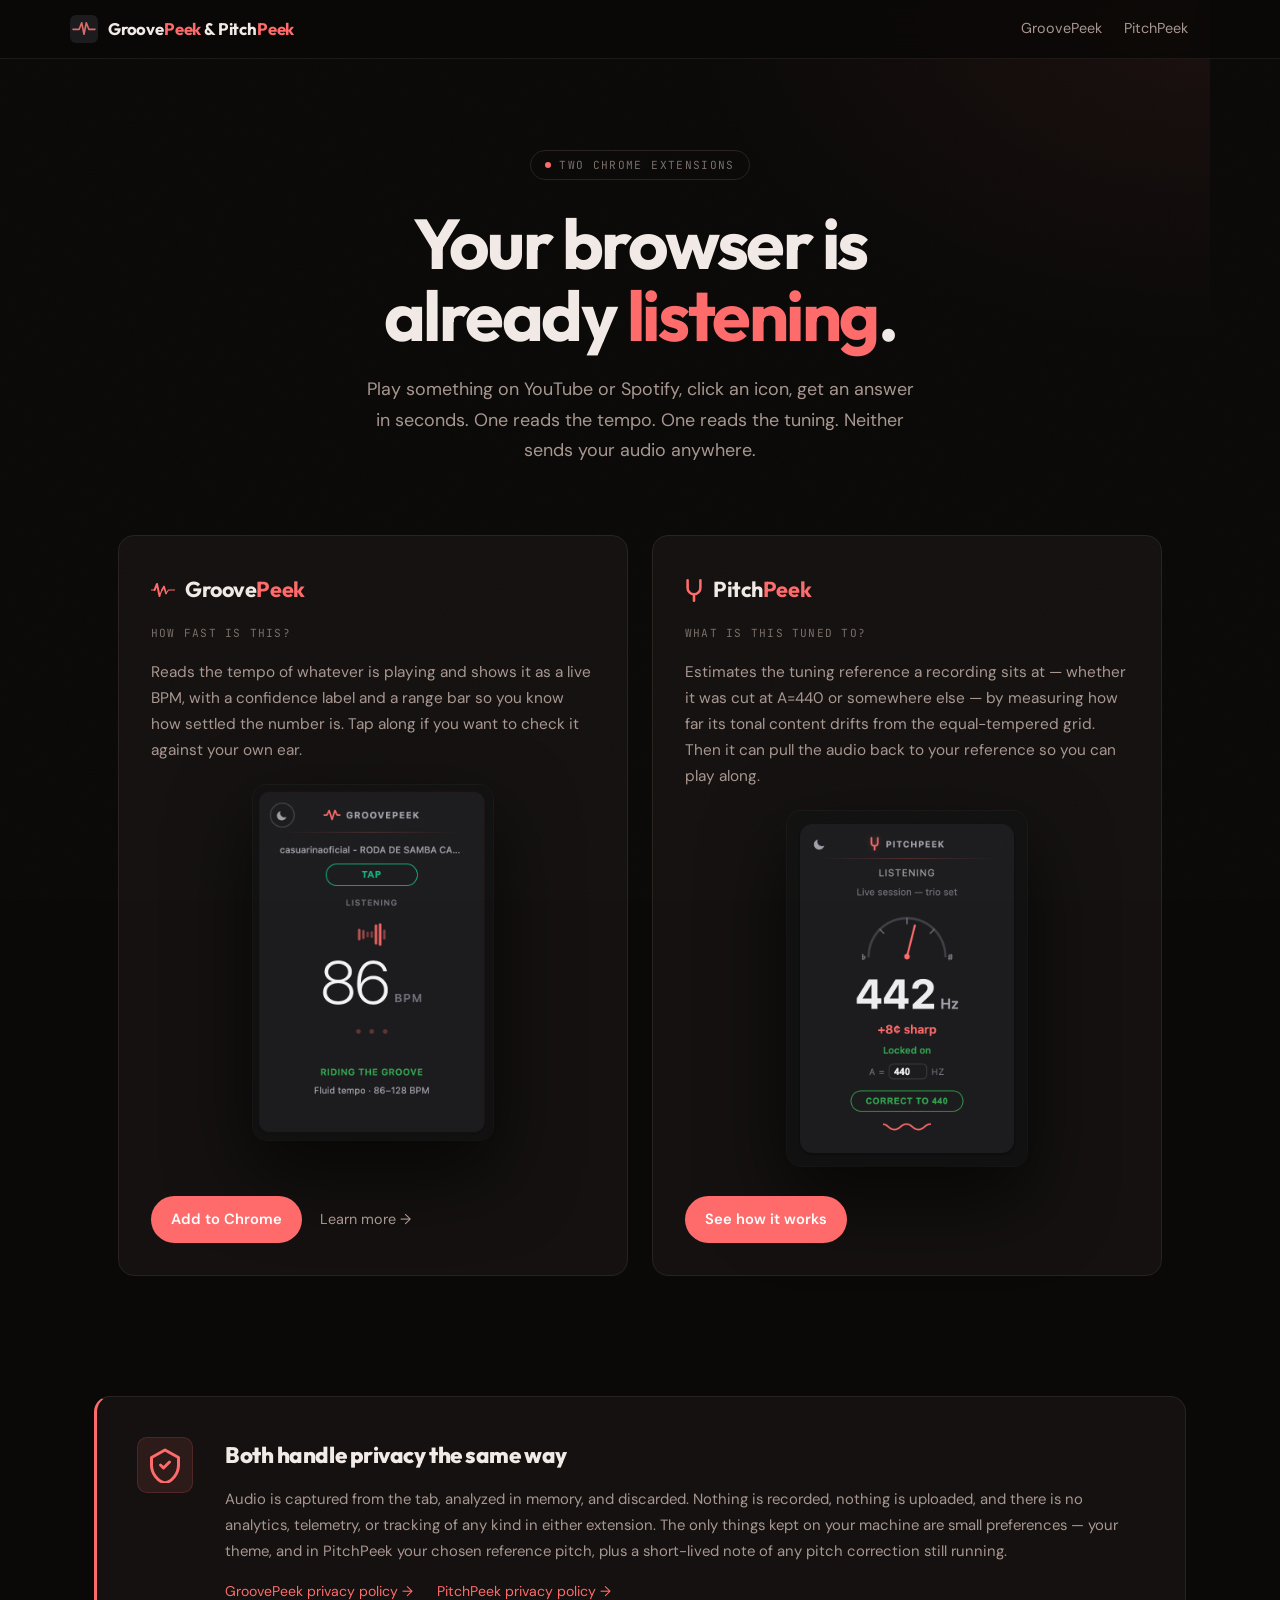
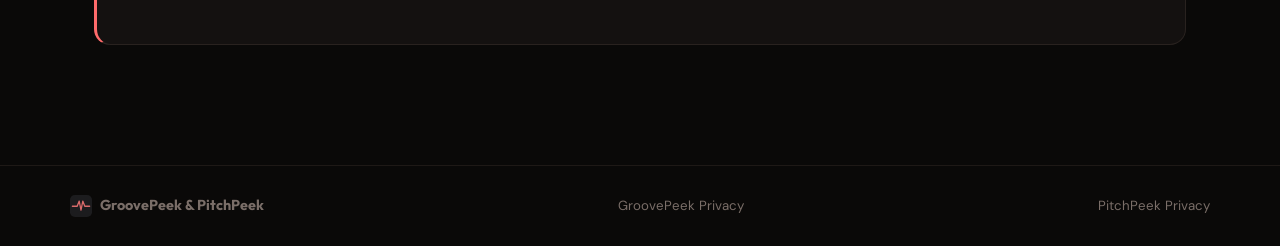
==== commit bce4608f: "fix: correct claims and links flagged in review An independent review of this PR against the extensi" ====
--- a/index.html
+++ b/index.html
@@ -14,7 +14,7 @@
 
   <nav class="nav">
     <div class="nav-inner">
-      <a class="nav-logo" href="/">
+      <a class="nav-logo" href="./">
         <img src="logo.svg" alt="" width="28" height="28">
         <span>Groove<em>Peek</em> &amp; Pitch<em>Peek</em></span>
       </a>
@@ -40,7 +40,7 @@
     <div class="products-grid">
 
       <div class="product-card">
-        <div class="product-mark">
+        <h2 class="product-mark">
           <svg width="24" height="16" viewBox="0 0 24 16" fill="none" aria-hidden="true">
             <polyline points="0,8 3.5,8" stroke="#FF6B6B" stroke-width="1.2" stroke-linecap="round" stroke-linejoin="round"/>
             <polyline points="3.5,8 6,2 8.5,14" stroke="#FF6B6B" stroke-width="2" stroke-linecap="round" stroke-linejoin="round"/>
@@ -49,7 +49,7 @@
             <polyline points="15,11.5 17.5,8 24,8" stroke="#FF6B6B" stroke-width="1.2" stroke-linecap="round" stroke-linejoin="round"/>
           </svg>
           <span>Groove<em>Peek</em></span>
-        </div>
+        </h2>
         <div class="product-what">How fast is this?</div>
         <p>Reads the tempo of whatever is playing and shows it as a live BPM, with a confidence label and a range bar so you know how settled the number is. Tap along if you want to check it against your own ear.</p>
         <img class="product-shot" src="store-assets/state-locked.png" alt="GroovePeek popup showing a settled BPM reading with a Riding the groove label" />
@@ -60,14 +60,14 @@
       </div>
 
       <div class="product-card">
-        <div class="product-mark">
+        <h2 class="product-mark">
           <svg width="18" height="23" viewBox="0 0 28 36" fill="none" stroke="#FF6B6B" stroke-width="4" stroke-linecap="round" stroke-linejoin="round" aria-hidden="true">
             <path d="M4 2v12a10 10 0 0 0 20 0V2" /><path d="M14 24v10" />
           </svg>
           <span>Pitch<em>Peek</em></span>
-        </div>
+        </h2>
         <div class="product-what">What is this tuned to?</div>
-        <p>Estimates the tuning reference a recording sits at — A=440, 442, 432 — by measuring how far its tonal content drifts from the equal-tempered grid. Then it can pull the audio back to your reference so you can play along.</p>
+        <p>Estimates the tuning reference a recording sits at — whether it was cut at A=440 or somewhere else — by measuring how far its tonal content drifts from the equal-tempered grid. Then it can pull the audio back to your reference so you can play along.</p>
         <img class="product-shot" src="store-assets/pp-state-locked.png" alt="PitchPeek popup showing 442 Hz, plus 8 cents sharp, locked on" />
         <div class="product-links">
           <a class="btn-primary" href="pitchpeek.html">See how it works</a>
@@ -86,7 +86,7 @@
         </div>
         <div>
           <h2 class="privacy-heading">Both handle privacy the same way</h2>
-          <p>Audio is captured from the tab, analyzed in memory, and discarded. Nothing is recorded, nothing is uploaded, and there is no analytics, telemetry, or tracking of any kind in either extension. The only things kept on your machine are small preferences — your theme, and in PitchPeek your chosen reference pitch.</p>
+          <p>Audio is captured from the tab, analyzed in memory, and discarded. Nothing is recorded, nothing is uploaded, and there is no analytics, telemetry, or tracking of any kind in either extension. The only things kept on your machine are small preferences — your theme, and in PitchPeek your chosen reference pitch, plus a short-lived note of any pitch correction still running.</p>
           <a href="privacy.html" class="privacy-link">GroovePeek privacy policy →</a>
           <a href="pitchpeek-privacy.html" class="privacy-link">PitchPeek privacy policy →</a>
         </div>
--- a/styles.css
+++ b/styles.css
@@ -22,14 +22,6 @@
   --text-mid:       #A89790;
   --text-muted:     #7a6e68;
 
-  /* — Extension chrome (zinc scale, for popup mockups) — */
-  --ext-bg:     #1c1c1e;
-  --ext-border: #3f3f46;
-  --ext-hi:     #f4f4f5;
-  --ext-mid:    #a1a1aa;
-  --ext-lo:     #71717a;
-  --ext-dim:    #52525b;
-
   /* — Typography — */
   --font-display: 'Outfit', sans-serif;
   --font-mono:    'JetBrains Mono', monospace;
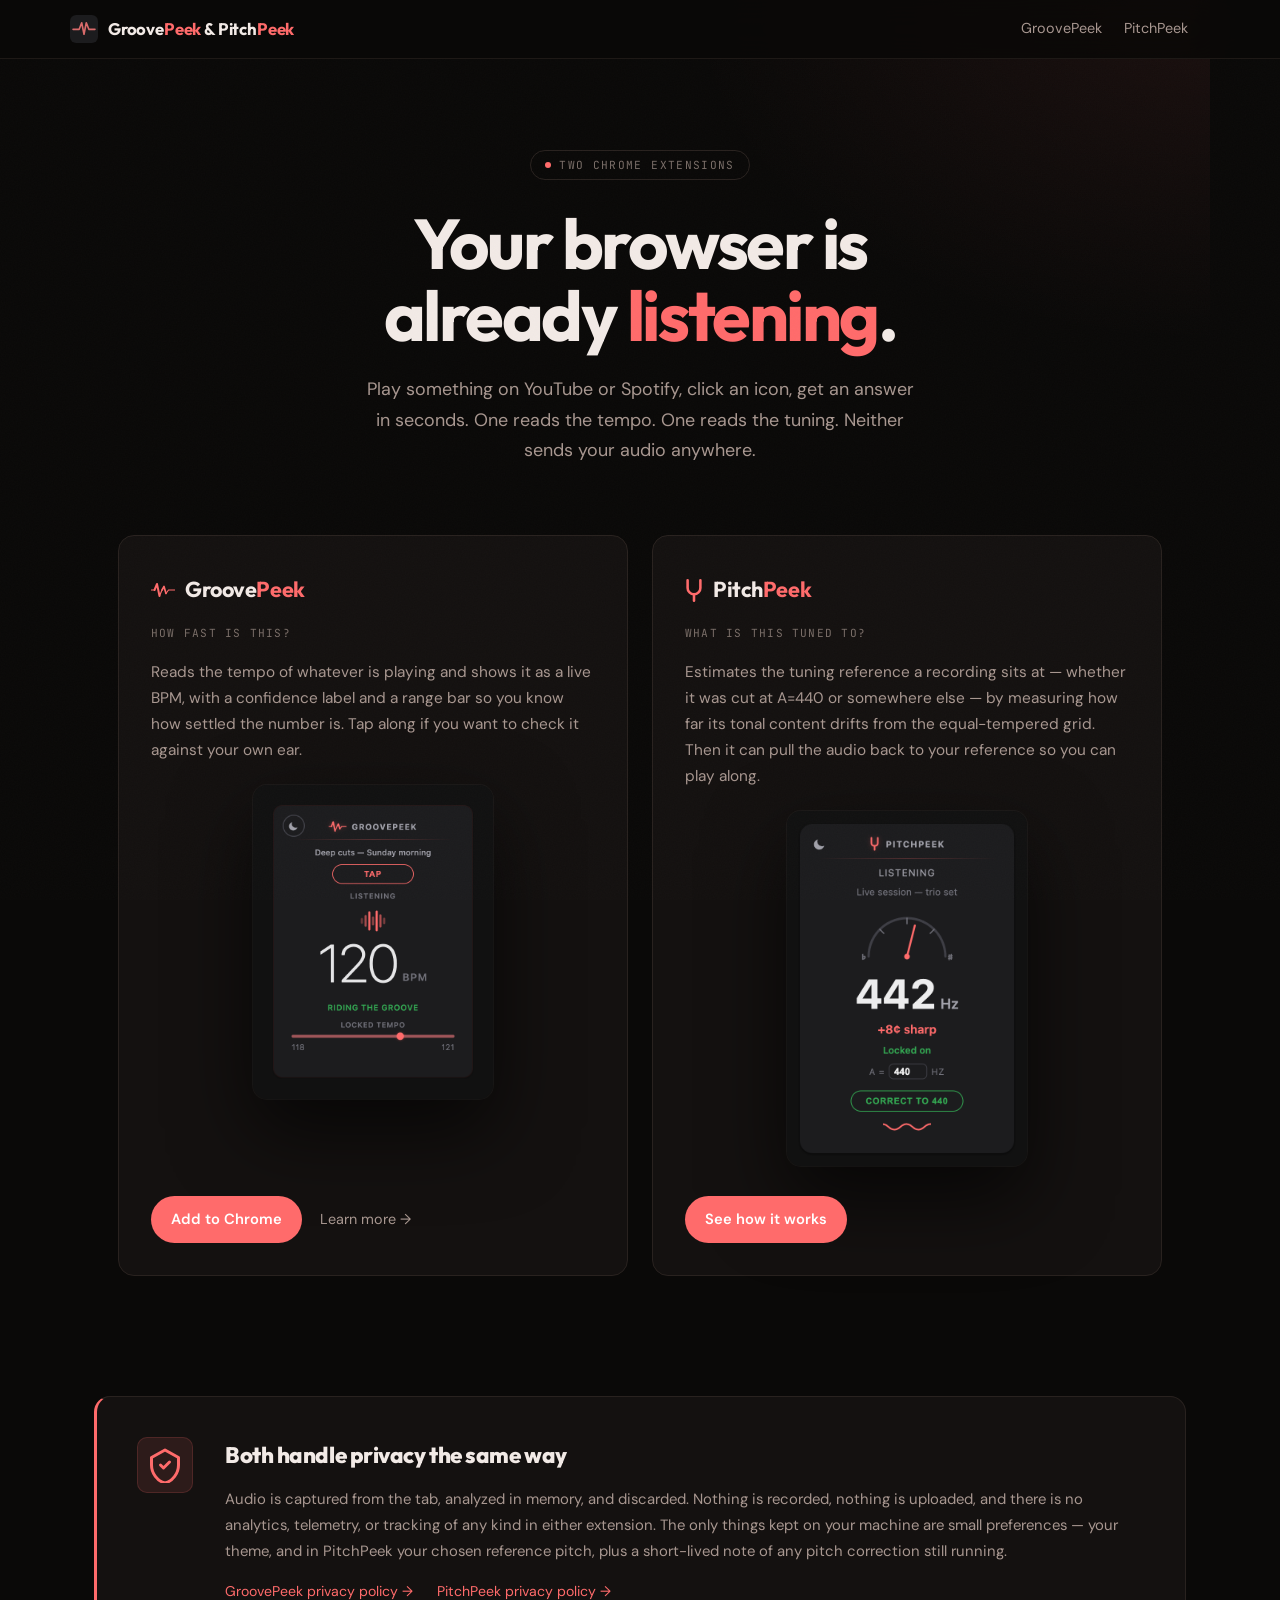
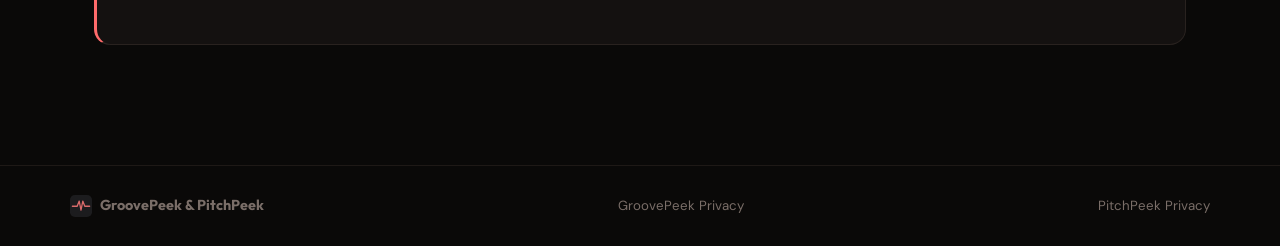
==== commit d60003e5: "Refresh GroovePeek captures and correct drifted copy The GroovePeek popup captures were taken from a" ====
--- a/index.html
+++ b/index.html
@@ -52,7 +52,7 @@
         </h2>
         <div class="product-what">How fast is this?</div>
         <p>Reads the tempo of whatever is playing and shows it as a live BPM, with a confidence label and a range bar so you know how settled the number is. Tap along if you want to check it against your own ear.</p>
-        <img class="product-shot" src="store-assets/state-locked.png" alt="GroovePeek popup showing a settled BPM reading with a Riding the groove label" />
+        <img class="product-shot" src="store-assets/gp-locked.png" alt="GroovePeek popup showing 120 BPM with a Riding the groove label and a Locked tempo range bar" />
         <div class="product-links">
           <a class="btn-primary" href="https://chromewebstore.google.com/detail/groovepeek/mmijdgikjbinbenjkfjkcbapladpjbog" target="_blank" rel="noopener">Add to Chrome</a>
           <a href="groovepeek.html">Learn more →</a>
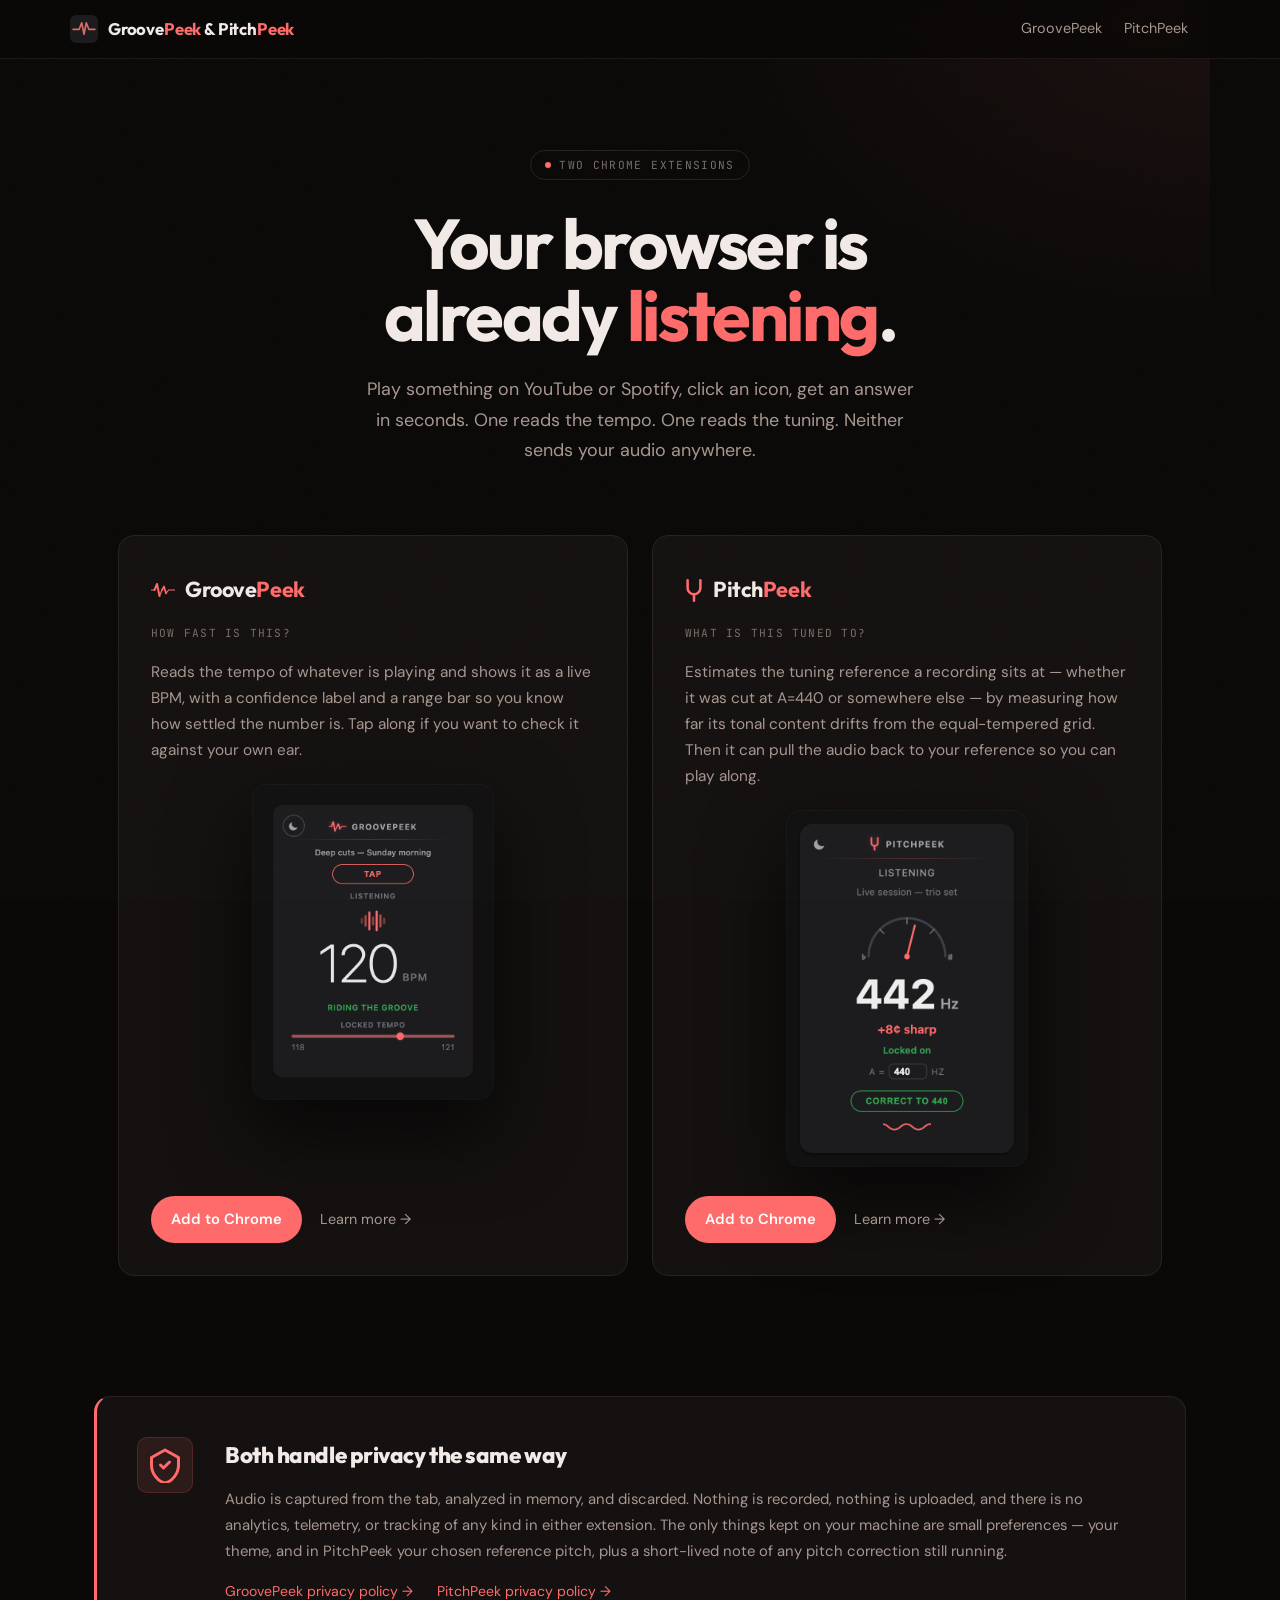
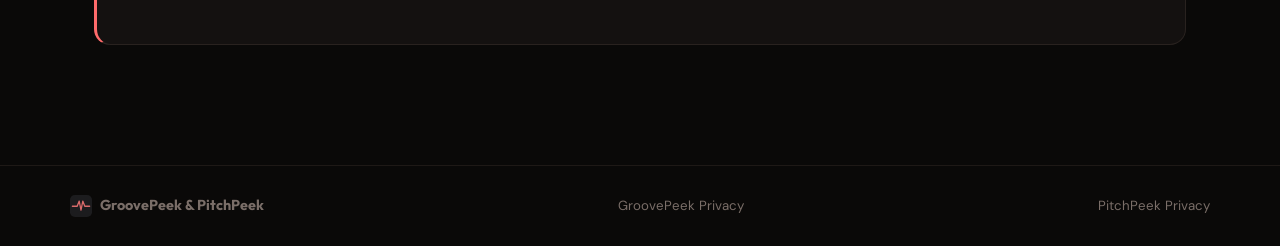
==== commit 4b92f679: "Link the live PitchPeek Chrome Web Store listing PitchPeek is now published, so the site should send" ====
--- a/index.html
+++ b/index.html
@@ -70,7 +70,8 @@
         <p>Estimates the tuning reference a recording sits at — whether it was cut at A=440 or somewhere else — by measuring how far its tonal content drifts from the equal-tempered grid. Then it can pull the audio back to your reference so you can play along.</p>
         <img class="product-shot" src="store-assets/pp-state-locked.png" alt="PitchPeek popup showing 442 Hz, plus 8 cents sharp, locked on" />
         <div class="product-links">
-          <a class="btn-primary" href="pitchpeek.html">See how it works</a>
+          <a class="btn-primary" href="https://chromewebstore.google.com/detail/pitchpeek/pfifebdclcdajalobjgemfbloaaoamgk" target="_blank" rel="noopener">Add to Chrome</a>
+          <a href="pitchpeek.html">Learn more →</a>
         </div>
       </div>
 
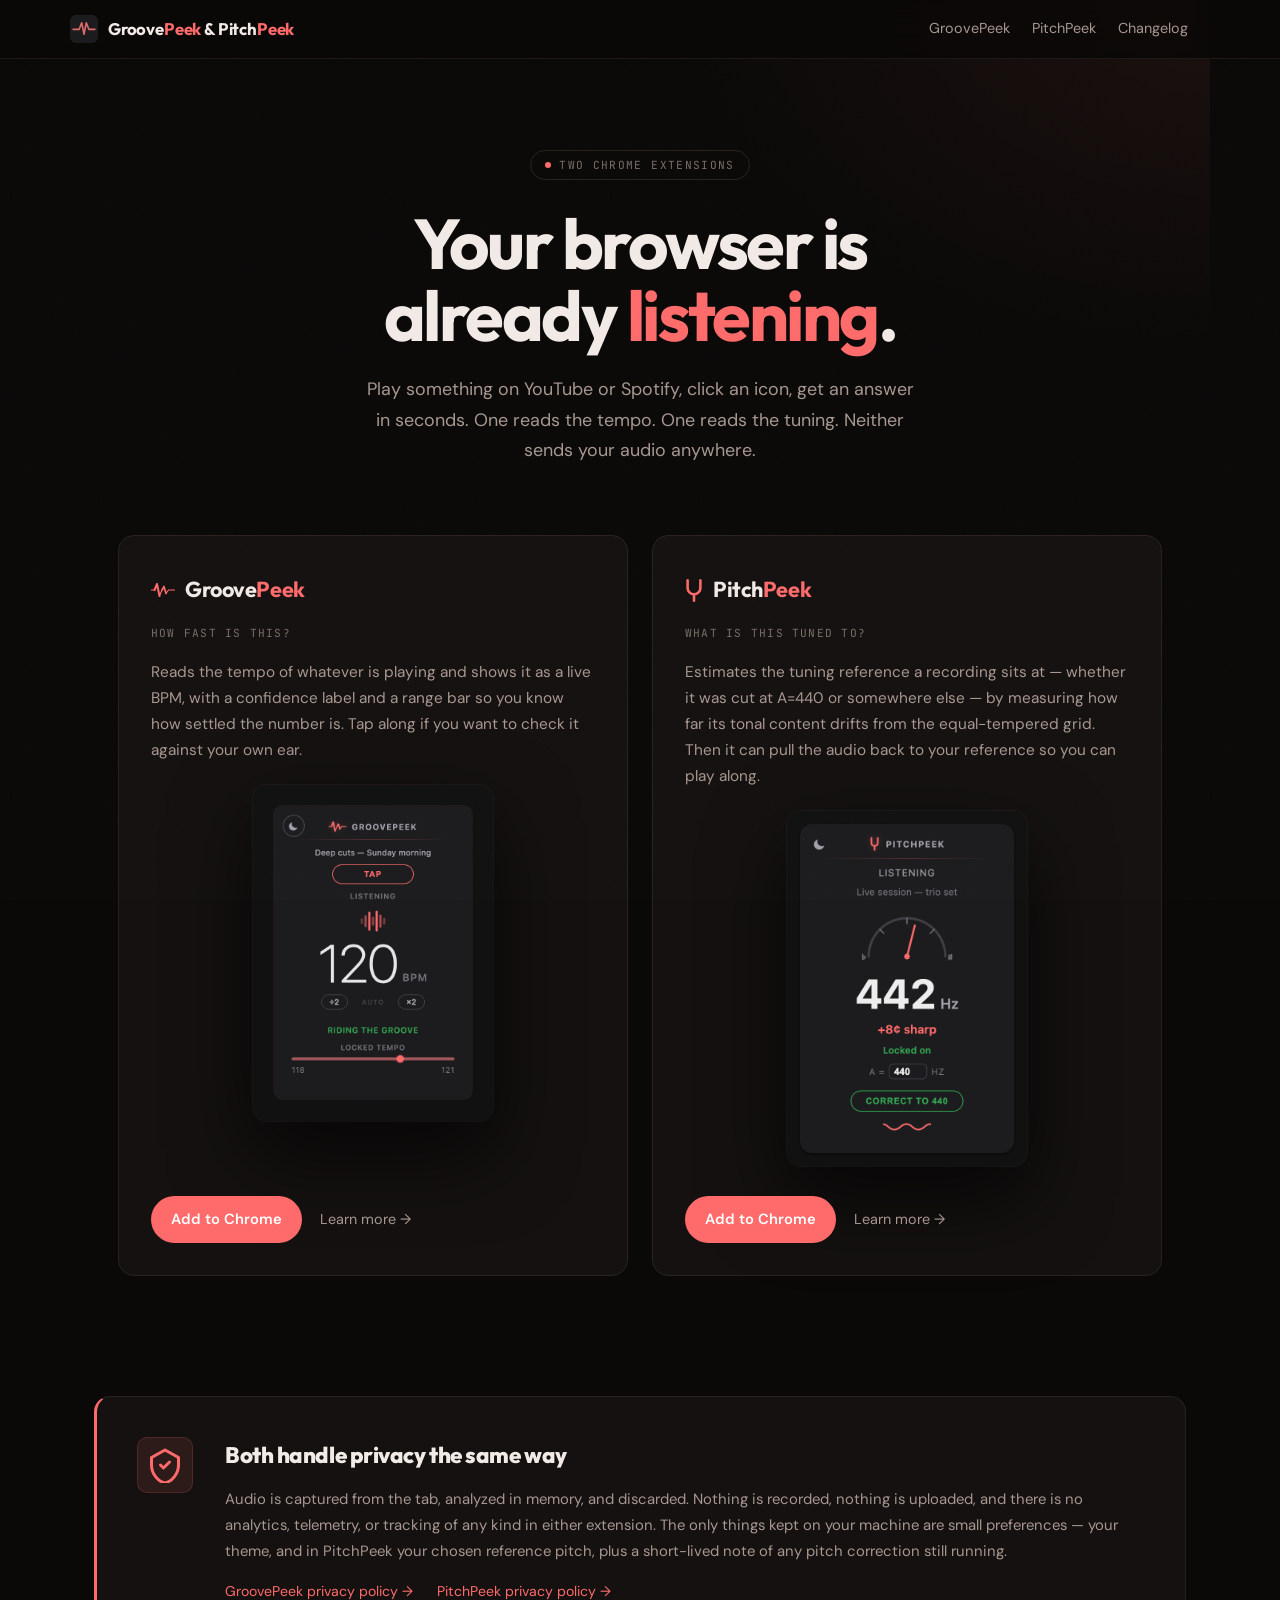
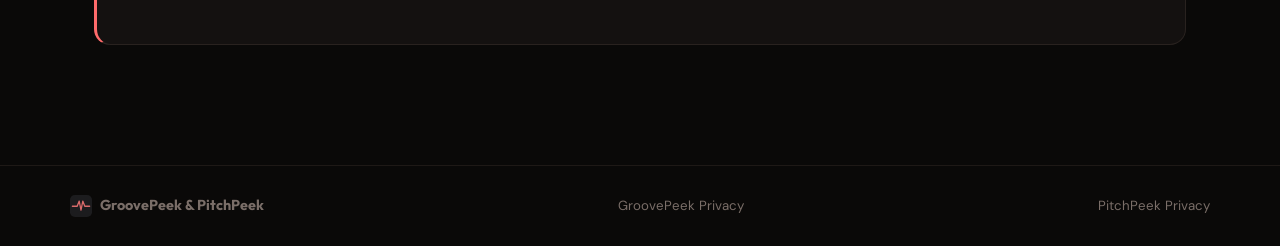
==== commit 8ebdc4f6: "Add a changelog page, linked from every page Release history now lives here rather than in a CHANGEL" ====
--- a/index.html
+++ b/index.html
@@ -21,6 +21,7 @@
       <div class="nav-links">
         <a href="groovepeek.html">GroovePeek</a>
         <a href="pitchpeek.html">PitchPeek</a>
+        <a href="changelog.html">Changelog</a>
       </div>
     </div>
   </nav>
--- a/styles.css
+++ b/styles.css
@@ -427,7 +427,19 @@
   gap: 10px;
 }
 
-@media (max-width: 560px) { .states-grid { grid-template-columns: 1fr; } }
+/* Opt-in 4-up row. The 3-column default is shared with GroovePeek's states
+   grid, so widening it there is not an option — PitchPeek adds a fourth state
+   (no clear pitch) and asks for the extra column explicitly. */
+.states-grid.states-4 { grid-template-columns: repeat(4, 1fr); }
+
+@media (max-width: 860px) { .states-grid.states-4 { grid-template-columns: repeat(2, 1fr); } }
+
+/* .states-4 outranks the bare .states-grid selector, so it has to be named here
+   too — otherwise the 4-column rule survives into the single-column breakpoint. */
+@media (max-width: 560px) {
+  .states-grid,
+  .states-grid.states-4 { grid-template-columns: 1fr; }
+}
 
 .state-card {
   background: var(--surface);
@@ -681,6 +693,79 @@
 }
 
 .prose ul { padding-left: 20px; }
+
+/* .prose was written for the privacy pages, which carry no nav. On a .prose page
+   that DOES have one, the nav is position: fixed and would sit over the heading. */
+.prose.under-nav { margin-top: 112px; }
+
+/* --- Changelog releases ------------------------------------------------- */
+
+.release {
+  border-top: 1px solid var(--border);
+  padding-top: 22px;
+  margin-top: 30px;
+}
+
+/* .prose h2 already draws a rule beneath the product name — the first release
+   under it would otherwise stack a second one directly below. */
+.prose h2 + .release {
+  border-top: 0;
+  padding-top: 0;
+  margin-top: 18px;
+}
+
+.release-head {
+  display: flex;
+  align-items: baseline;
+  flex-wrap: wrap;
+  gap: 10px;
+  margin-bottom: 4px;
+}
+
+.release-version {
+  font-family: var(--font-mono);
+  font-size: 1.25rem;
+  font-weight: 700;
+  color: var(--text);
+}
+
+.release-status {
+  font-size: 0.7rem;
+  font-weight: 700;
+  letter-spacing: 0.09em;
+  text-transform: uppercase;
+  color: var(--text-muted);
+  border: 1px solid var(--border);
+  border-radius: 999px;
+  padding: 3px 9px;
+}
+
+/* Shipped but not yet approved: the docs site deploys the moment this merges,
+   while a store listing takes days to review. Saying "released" here before the
+   store agrees would be wrong on a public page for the length of that window. */
+.release-pending {
+  color: var(--accent);
+  border-color: rgba(255, 107, 107, 0.35);
+}
+
+.prose .release h3 {
+  font-size: 0.78rem;
+  font-weight: 700;
+  letter-spacing: 0.09em;
+  text-transform: uppercase;
+  color: var(--text-muted);
+  margin: 20px 0 6px;
+}
+
+.prose .release code {
+  font-family: var(--font-mono);
+  font-size: 0.85em;
+  background: var(--surface);
+  border: 1px solid var(--border);
+  border-radius: 4px;
+  padding: 1px 5px;
+}
+
 .prose li { margin-top: 6px; }
 .prose a  { color: var(--accent); }
 
@@ -761,6 +846,15 @@
   .nav-links a { font-size: 0.82rem; }
 }
 
+/* A Changelog link joined the two product links, and at phone widths the three
+   ran flush to the right edge with the wordmark beside them. Below this width
+   the mark carries the branding on its own. */
+@media (max-width: 430px) {
+  .nav-logo span { display: none; }
+  .nav-links { gap: 12px; margin-right: 0; }
+  .nav-links a { font-size: 0.8rem; }
+}
+
 /* ─── Hub ───────────────────────────────────────────────────── */
 
 .hub-hero {
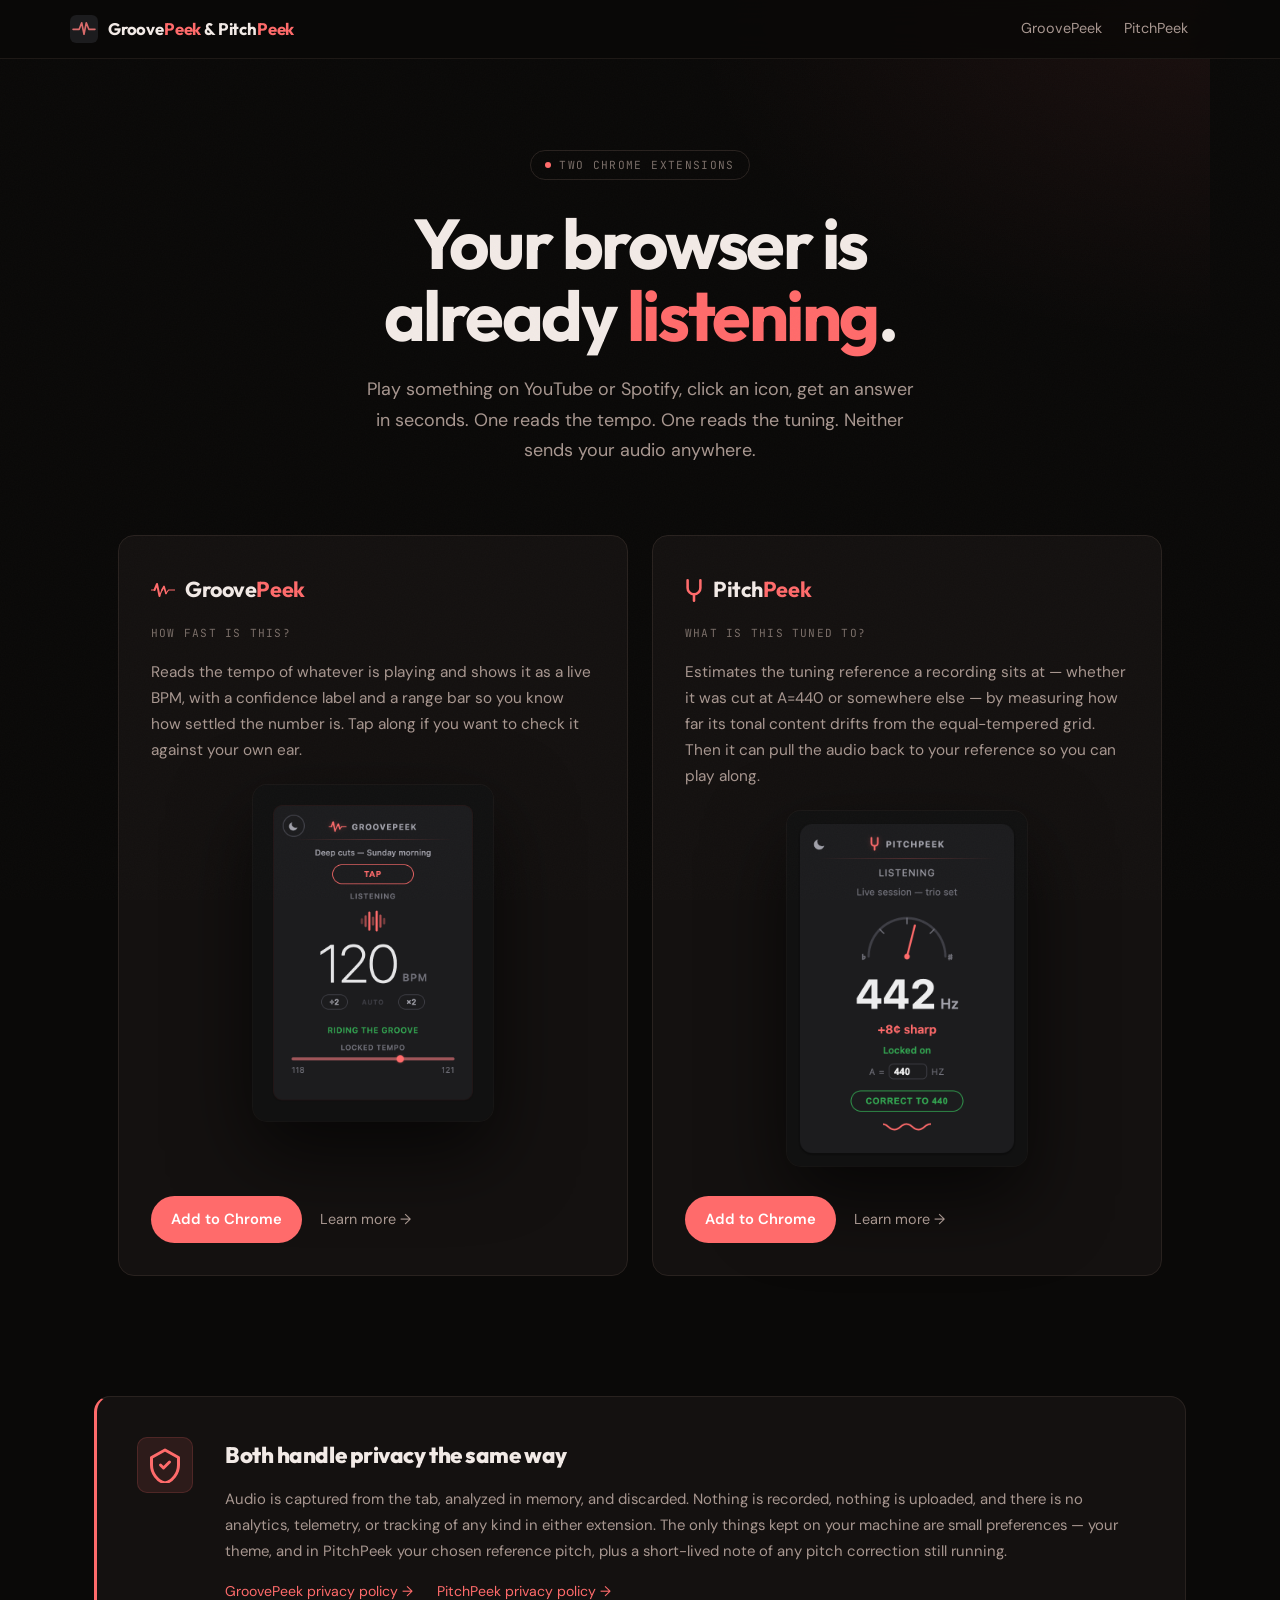
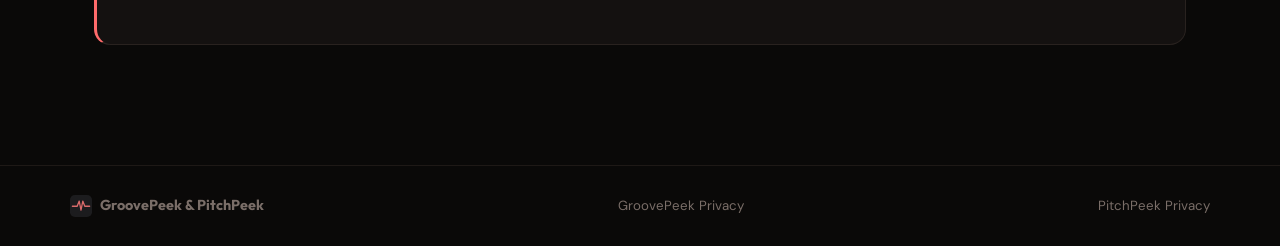
==== commit 0eb32f37: "Split the changelog into one page per extension A single page listing both extensions reads as one p" ====
--- a/index.html
+++ b/index.html
@@ -21,7 +21,6 @@
       <div class="nav-links">
         <a href="groovepeek.html">GroovePeek</a>
         <a href="pitchpeek.html">PitchPeek</a>
-        <a href="changelog.html">Changelog</a>
       </div>
     </div>
   </nav>
--- a/styles.css
+++ b/styles.css
@@ -220,6 +220,13 @@
   margin-left: 2px;
 }
 
+/* The badge doubles as the way into that product's changelog. */
+a.eyebrow-version { text-decoration: none; transition: background var(--t-fast), border-color var(--t-fast); }
+a.eyebrow-version:hover {
+  background: rgba(255, 107, 107, 0.2);
+  border-color: rgba(255, 107, 107, 0.45);
+}
+
 @keyframes blink {
   0%, 100% { opacity: 1; }
   50%       { opacity: 0.25; }
@@ -694,10 +701,6 @@
 
 .prose ul { padding-left: 20px; }
 
-/* .prose was written for the privacy pages, which carry no nav. On a .prose page
-   that DOES have one, the nav is position: fixed and would sit over the heading. */
-.prose.under-nav { margin-top: 112px; }
-
 /* --- Changelog releases ------------------------------------------------- */
 
 .release {
@@ -706,13 +709,11 @@
   margin-top: 30px;
 }
 
-/* .prose h2 already draws a rule beneath the product name — the first release
-   under it would otherwise stack a second one directly below. */
-.prose h2 + .release {
-  border-top: 0;
-  padding-top: 0;
-  margin-top: 18px;
-}
+.release:first-of-type { border-top: 0; padding-top: 0; }
+/* A release block ends on a badge with no trailing margin, unlike the privacy
+   pages which end on a paragraph — without this the footer rule sits right
+   under the last version number. */
+.release:last-of-type { margin-bottom: 52px; }
 
 .release-head {
   display: flex;
@@ -846,15 +847,6 @@
   .nav-links a { font-size: 0.82rem; }
 }
 
-/* A Changelog link joined the two product links, and at phone widths the three
-   ran flush to the right edge with the wordmark beside them. Below this width
-   the mark carries the branding on its own. */
-@media (max-width: 430px) {
-  .nav-logo span { display: none; }
-  .nav-links { gap: 12px; margin-right: 0; }
-  .nav-links a { font-size: 0.8rem; }
-}
-
 /* ─── Hub ───────────────────────────────────────────────────── */
 
 .hub-hero {
